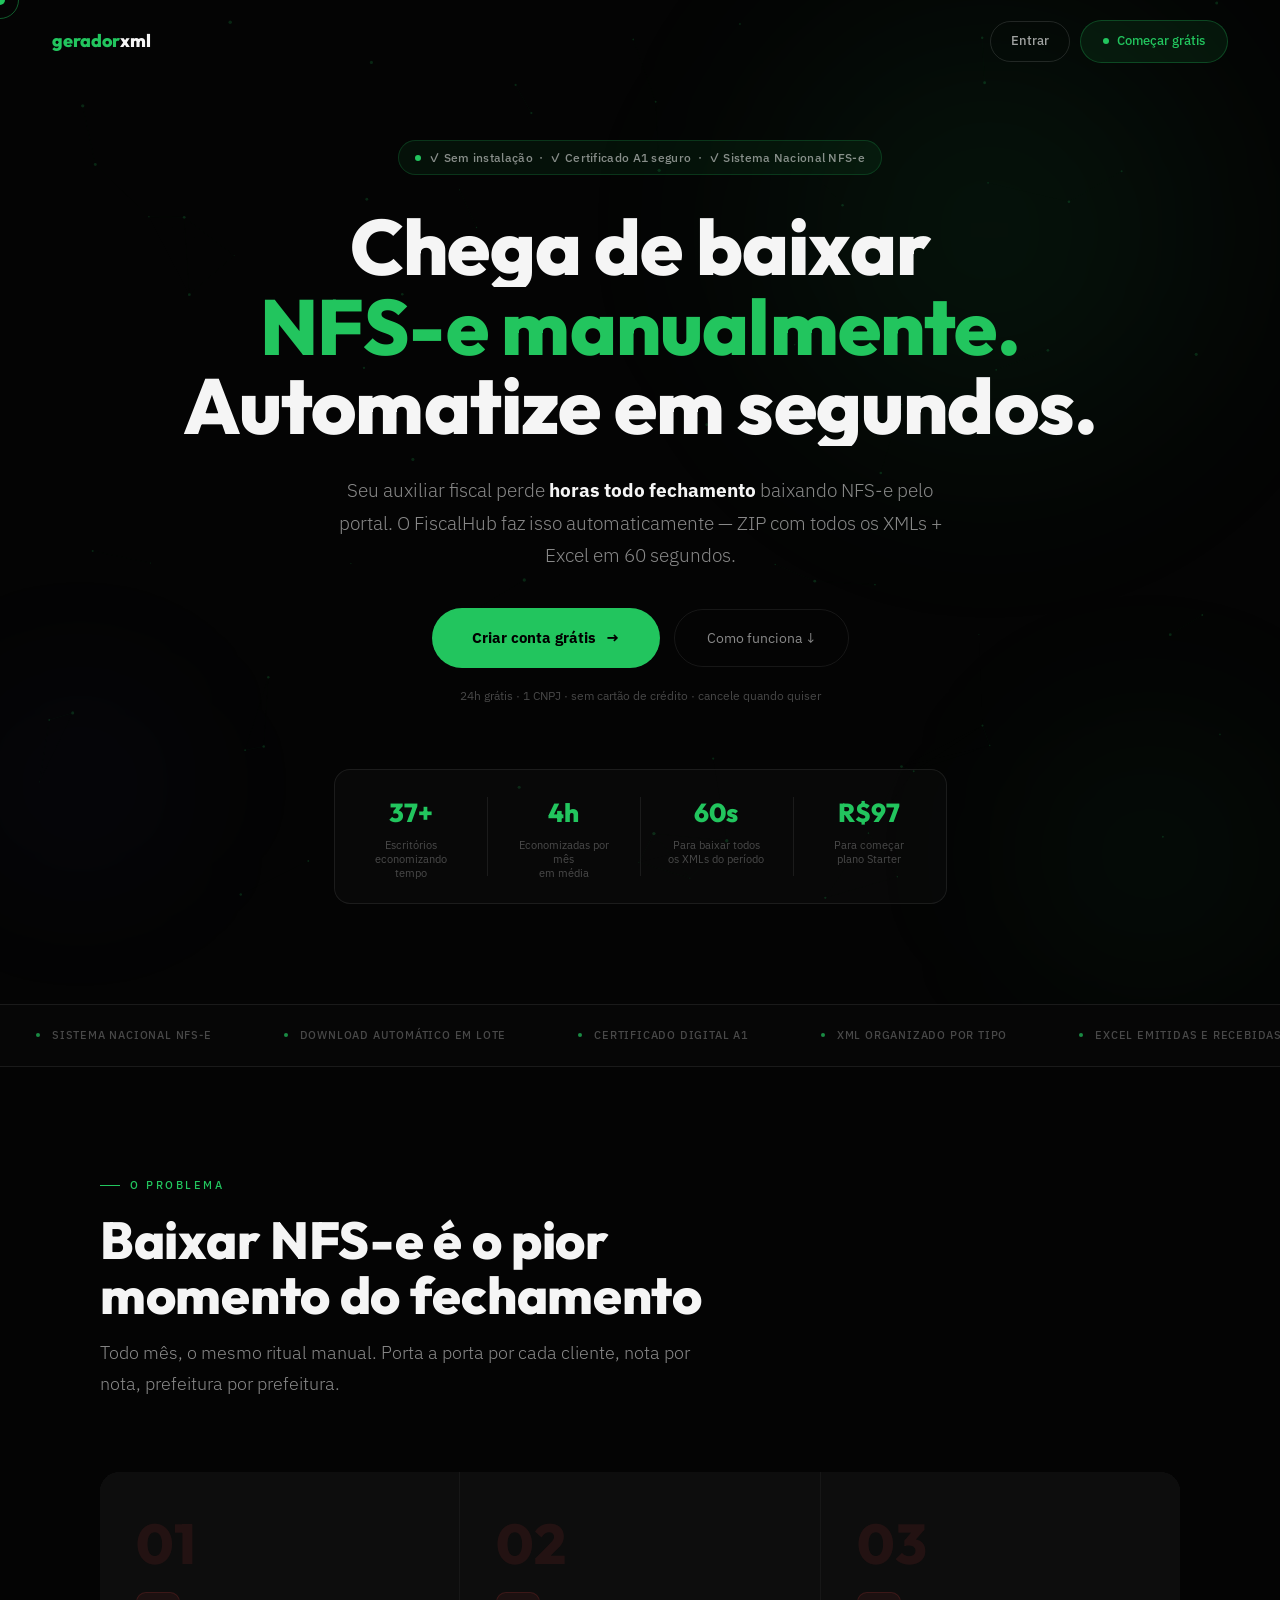
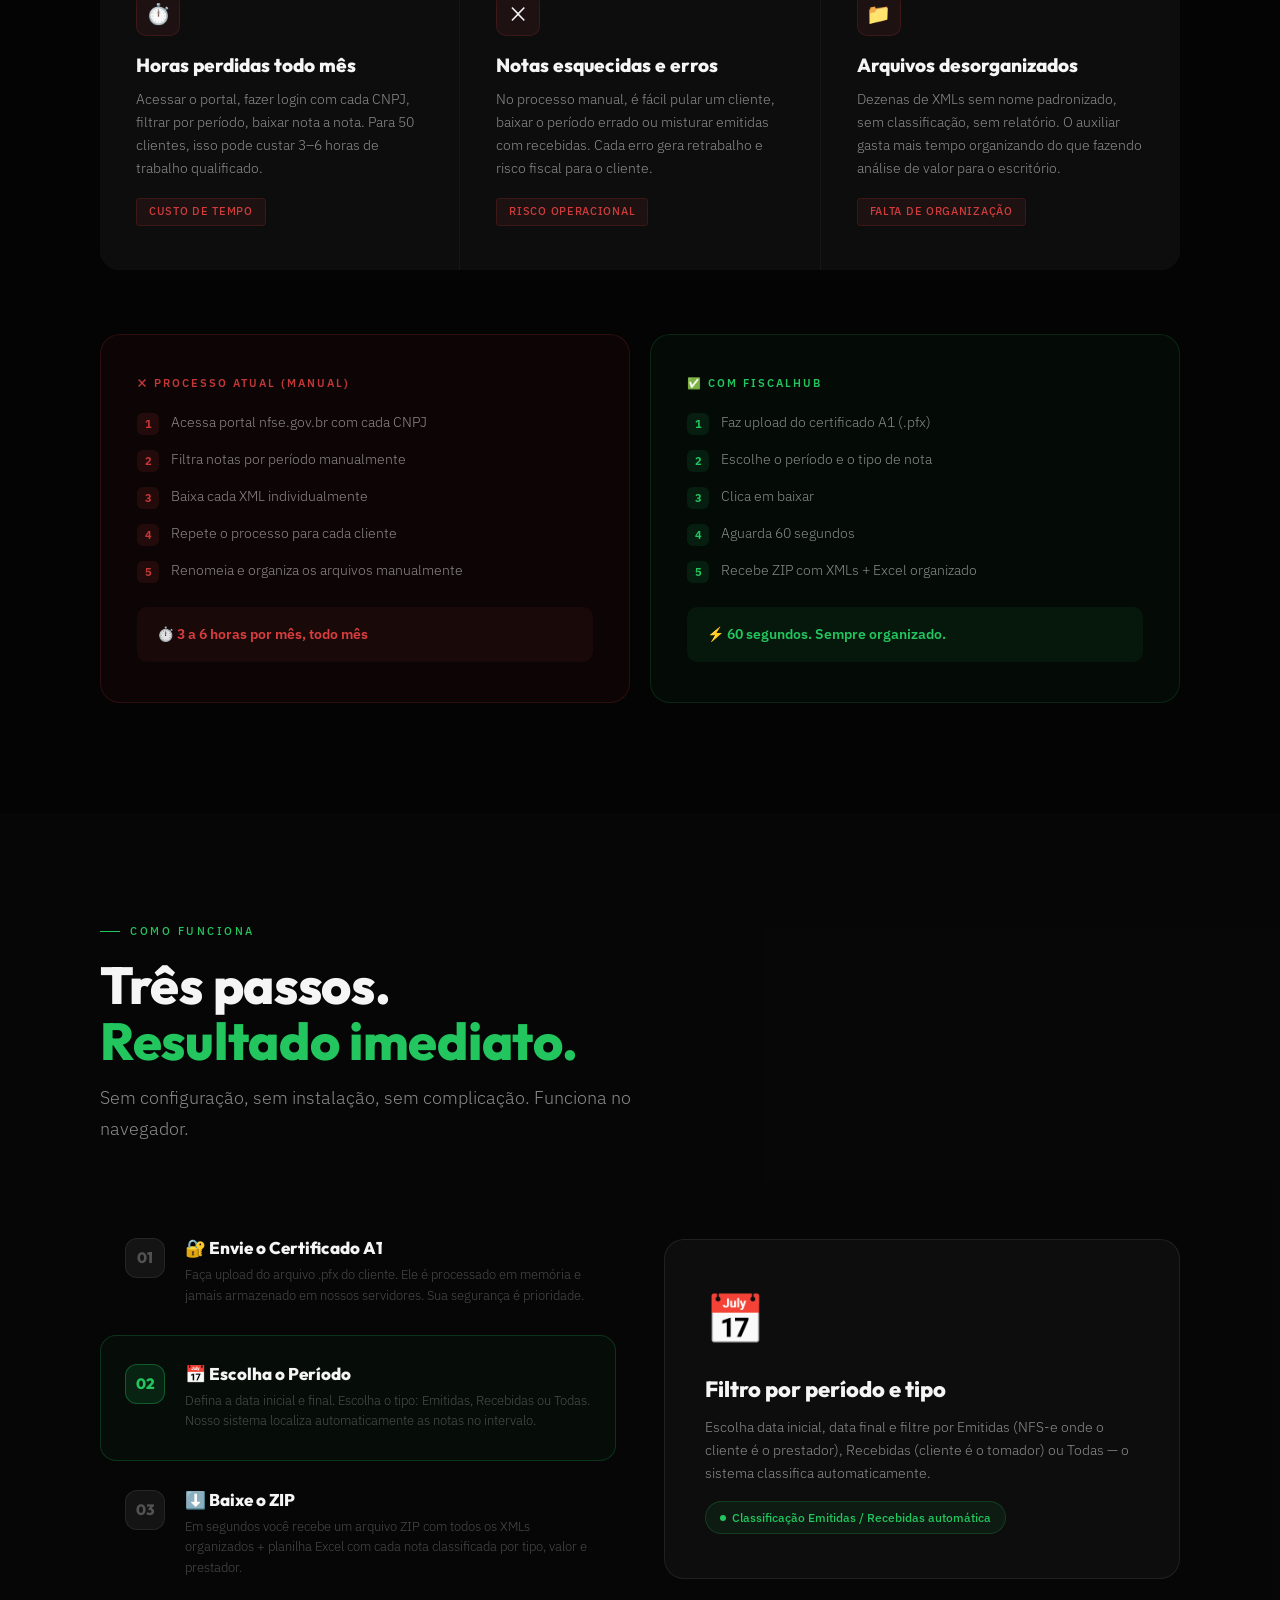
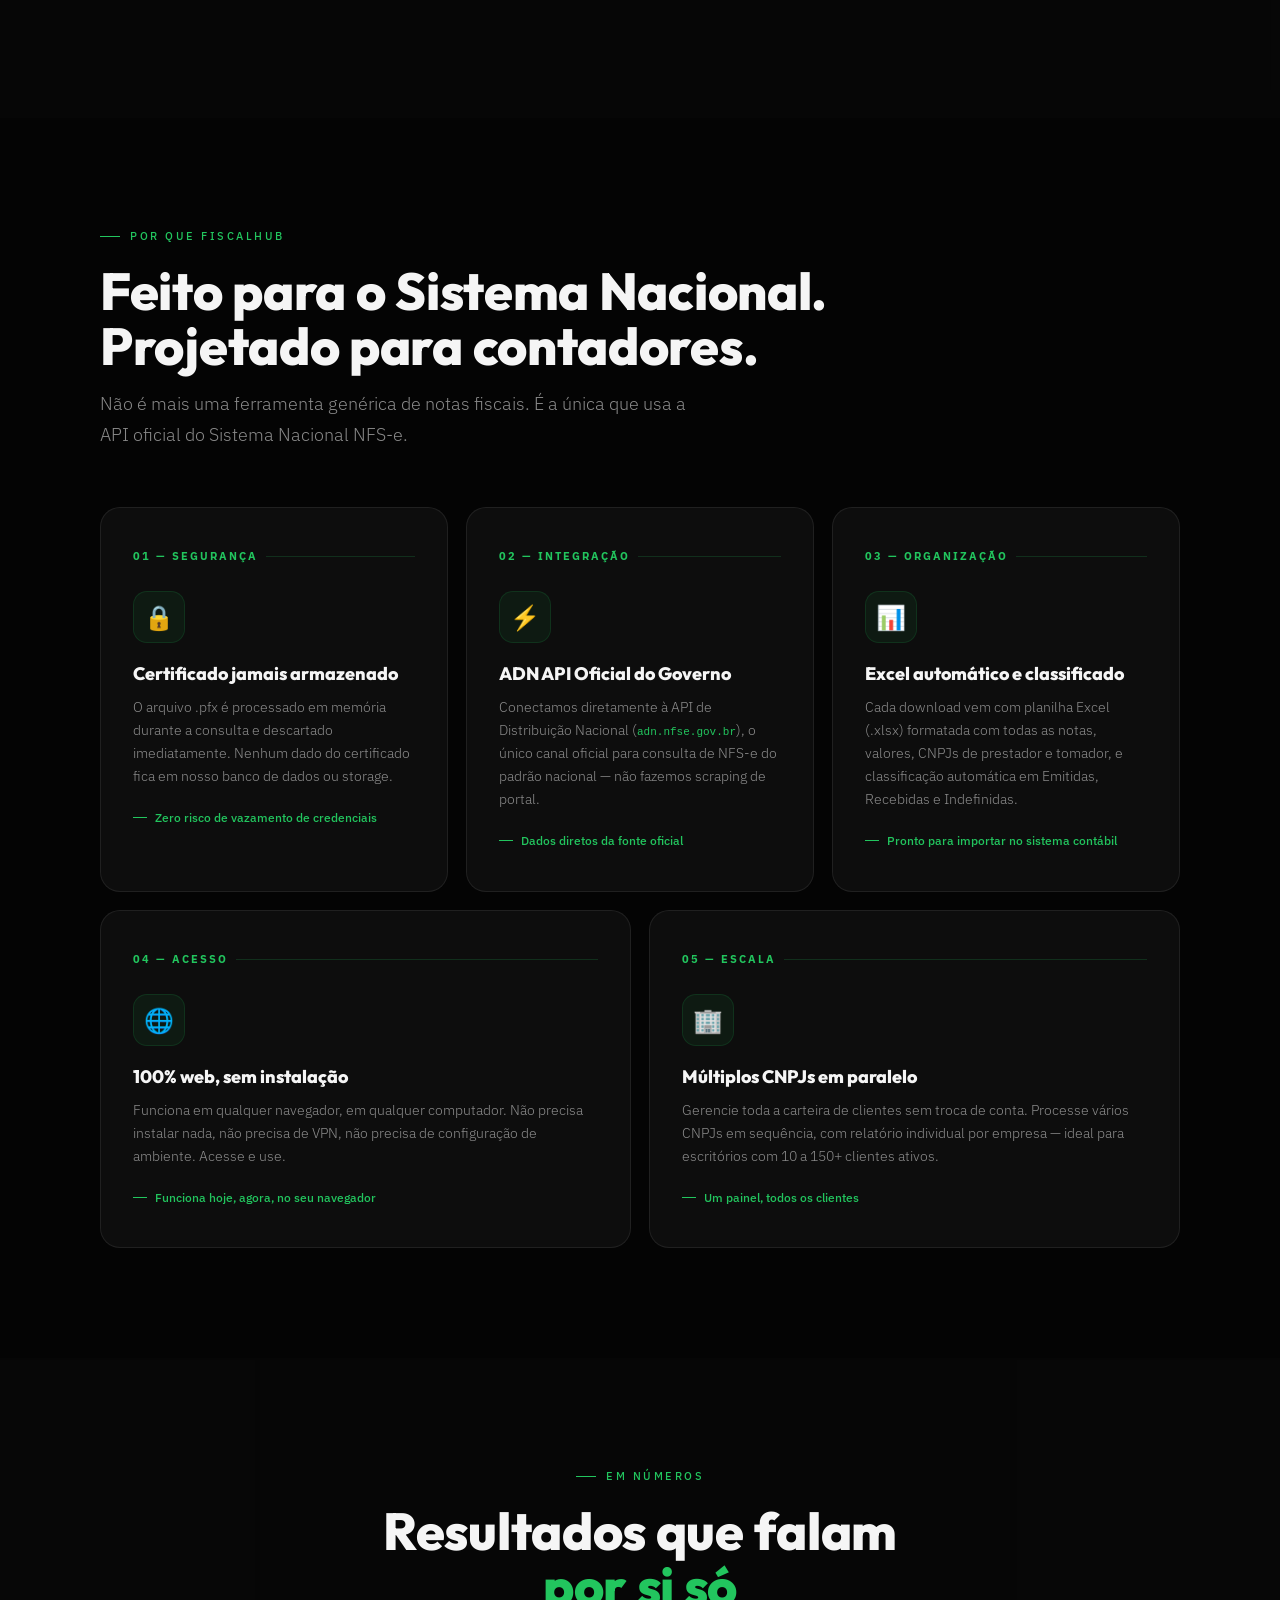
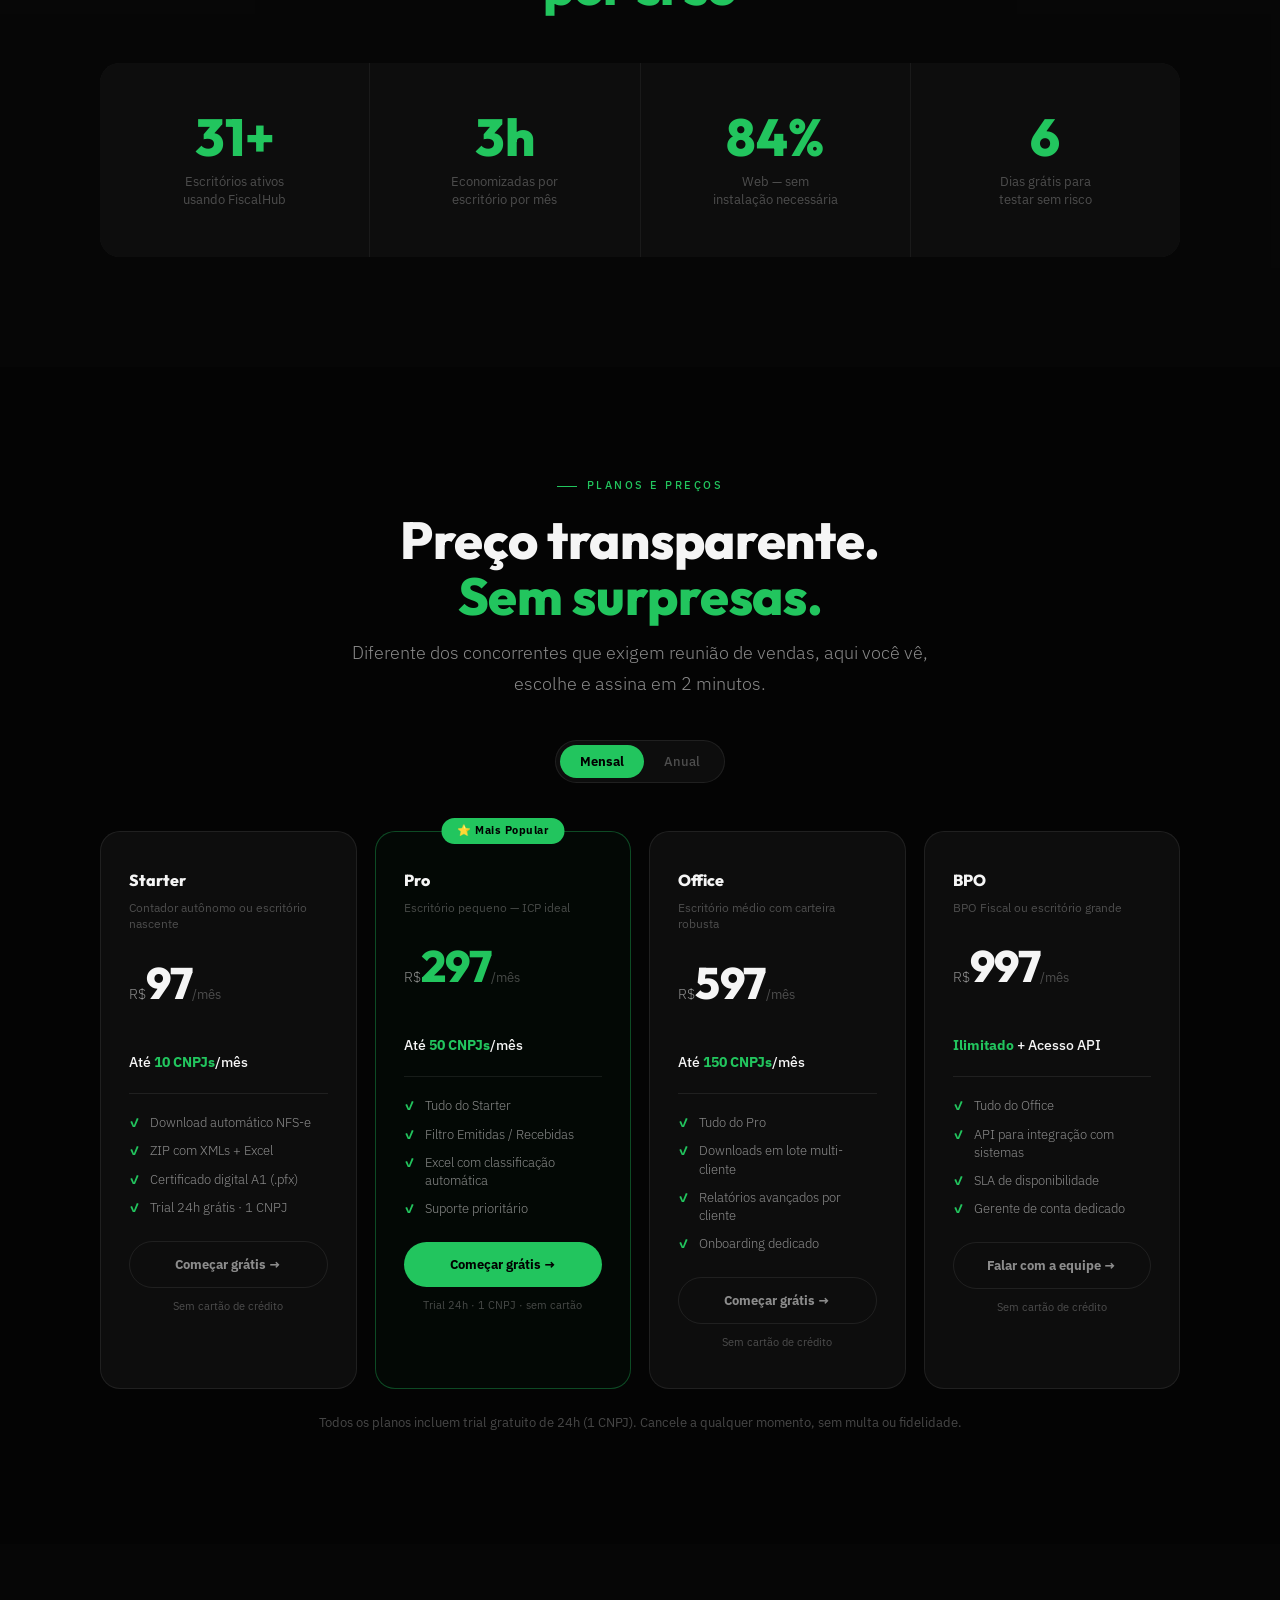
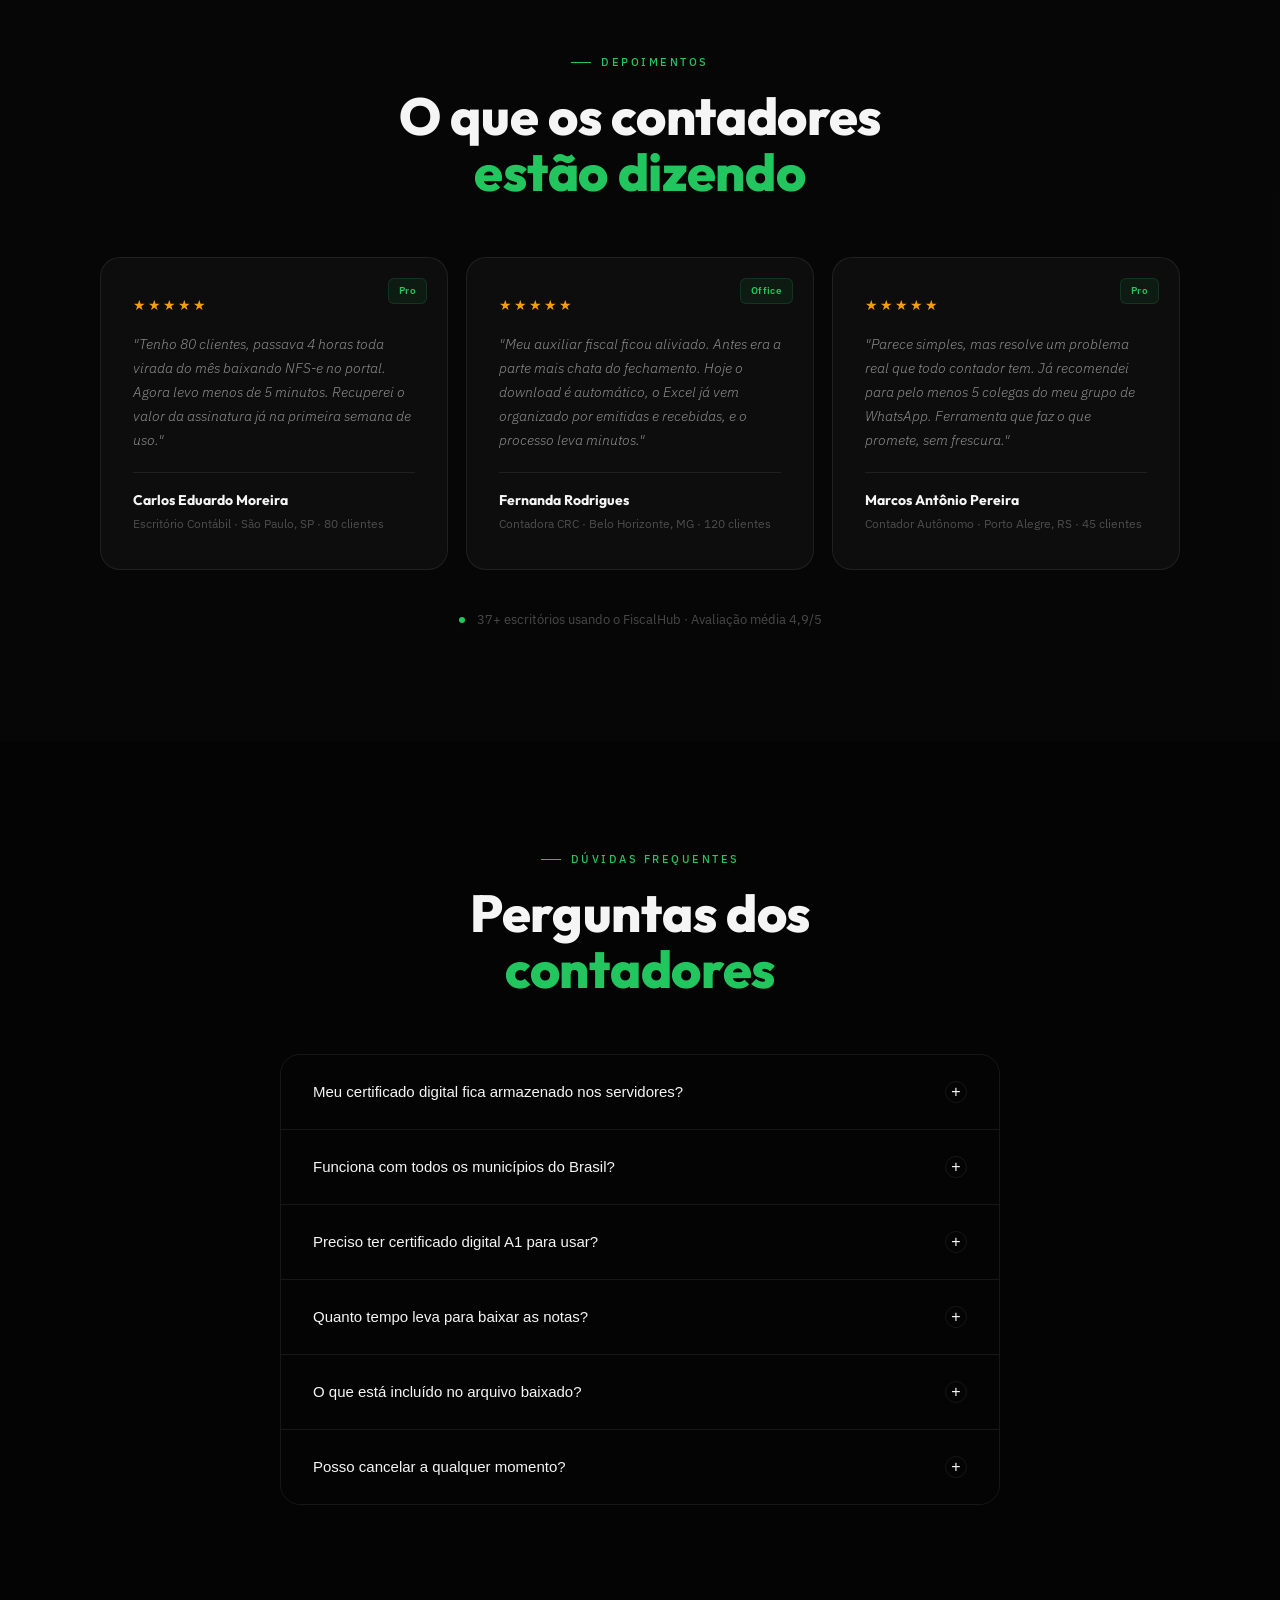
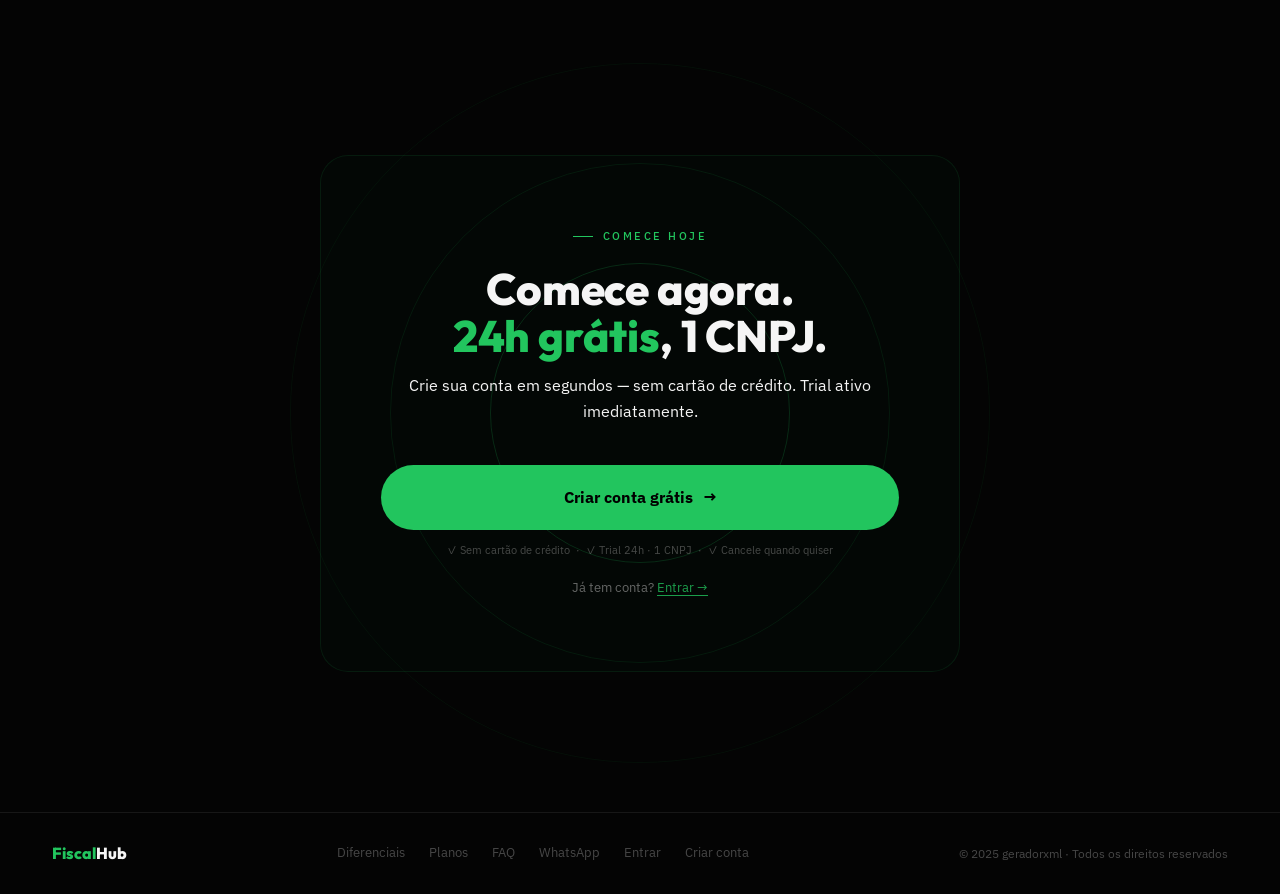
==== public/index.html @ 35d6e621 "feat: add login/register buttons to landing page + admin seed SQL - Nav: add "Entrar" button (→ /log" ====
<!DOCTYPE html>
<html lang="pt-BR">
<head>
<meta charset="UTF-8"/>
<meta name="viewport" content="width=device-width,initial-scale=1"/>
<title>geradorxml — Download Automático de NFS-e do Sistema Nacional para Contadores</title>
<meta name="description" content="Faça download automático de XMLs de NFS-e do Sistema Nacional em segundos. Certificado A1, sem instalação. Planos a partir de R$ 97/mês para escritórios de contabilidade."/>
<meta name="keywords" content="download NFS-e sistema nacional, coleta XML NFS-e automatica, baixar NFS-e lote contabilidade, NFS-e downloader certificado digital"/>
<meta property="og:title" content="FiscalHub — Download Automático de NFS-e"/>
<meta property="og:description" content="Seu auxiliar fiscal perde horas baixando NFS-e manualmente. O FiscalHub faz isso em 60 segundos."/>
<link rel="preconnect" href="https://fonts.googleapis.com"/>
<link rel="preconnect" href="https://fonts.gstatic.com" crossorigin/>
<link href="https://fonts.googleapis.com/css2?family=Outfit:wght@700;800&family=IBM+Plex+Sans:ital,wght@0,300;0,400;0,500;1,300&display=swap" rel="stylesheet"/>
<style>
/* ── Variables ── */
:root{
  --bg:#040404;--s1:#0d0d0d;--s2:#141414;
  --b:rgba(255,255,255,.08);--b2:rgba(255,255,255,.12);
  --g:#22C55E;--glow:rgba(34,197,94,.3);
  --t:#F5F5F5;--tm:rgba(245,245,245,.55);--td:rgba(245,245,245,.28);
  --red:rgba(239,68,68,.85);--red-bg:rgba(239,68,68,.07);--red-b:rgba(239,68,68,.15)
}

/* ── Reset ── */
*,*::before,*::after{box-sizing:border-box;margin:0;padding:0}
html{scroll-behavior:smooth}
body{background:var(--bg);color:var(--t);font-family:'IBM Plex Sans',sans-serif;font-weight:400;font-size:16px;line-height:1.6;overflow-x:hidden}
a{text-decoration:none;color:inherit}
img{max-width:100%;display:block}

/* ── Keyframes ── */
@keyframes fadeUp{from{opacity:0;transform:translateY(28px)}to{opacity:1;transform:translateY(0)}}
@keyframes fadeIn{from{opacity:0}to{opacity:1}}
@keyframes slideWord{from{opacity:0;transform:translateY(100%)}to{opacity:1;transform:translateY(0)}}
@keyframes pulseDot{0%,100%{opacity:1;transform:scale(1)}50%{opacity:.25;transform:scale(.5)}}
@keyframes orbMove{0%,100%{transform:translateX(-50%) translate(0,0)}33%{transform:translateX(-50%) translate(18px,-28px)}66%{transform:translateX(-50%) translate(-14px,20px)}}
@keyframes orbMove2{0%,100%{transform:translate(0,0)}33%{transform:translate(-20px,-24px)}66%{transform:translate(16px,18px)}}
@keyframes marqueeScroll{from{transform:translateX(0)}to{transform:translateX(-50%)}}
@keyframes pulseRing{0%{transform:translate(-50%,-50%) scale(.7);opacity:.8}100%{transform:translate(-50%,-50%) scale(2);opacity:0}}
@keyframes borderGlow{0%,100%{border-color:rgba(34,197,94,.15)}50%{border-color:rgba(34,197,94,.4)}}
@keyframes lineGrow{from{transform:scaleX(0)}to{transform:scaleX(1)}}
@keyframes spin{to{transform:rotate(360deg)}}

/* ── Custom Cursor ── */
body{cursor:none}
@media(hover:none),(pointer:coarse){
  body{cursor:auto!important}
  #cur,#cur-ring{display:none!important}
  .fq,.hs{cursor:pointer}
}
#cur{position:fixed;width:10px;height:10px;background:var(--g);border-radius:50%;pointer-events:none;z-index:9999;top:0;left:0;transform:translate(-50%,-50%);transition:width .25s,height .25s}
#cur-ring{position:fixed;width:38px;height:38px;border:1px solid rgba(34,197,94,.45);border-radius:50%;pointer-events:none;z-index:9998;top:0;left:0;transform:translate(-50%,-50%)}

/* ── Canvas ── */
#cvs{position:fixed;inset:0;pointer-events:none;z-index:0;opacity:.4}

/* ── Scroll Reveal ── */
.rv{opacity:0;transform:translateY(36px);transition:opacity .75s ease,transform .75s ease}
.rl{opacity:0;transform:translateX(-36px);transition:opacity .75s ease,transform .75s ease}
.rr{opacity:0;transform:translateX(36px);transition:opacity .75s ease,transform .75s ease}
.rv.in,.rl.in,.rr.in{opacity:1;transform:none}
.d1{transition-delay:.08s}.d2{transition-delay:.16s}.d3{transition-delay:.24s}.d4{transition-delay:.32s}.d5{transition-delay:.4s}

/* ── NAV ── */
nav{position:fixed;inset:0 0 auto;z-index:500;padding:20px 52px;display:flex;align-items:center;justify-content:space-between;transition:background .4s,border-bottom-color .4s;border-bottom:1px solid transparent}
nav.scrolled{background:rgba(4,4,4,.92);backdrop-filter:blur(20px);border-bottom-color:var(--b)}
.logo{font-family:'Outfit',sans-serif;font-weight:800;font-size:18px;color:var(--g)}
.logo span{color:var(--t)}
.nav-pill{display:inline-flex;align-items:center;gap:8px;padding:10px 22px;background:rgba(34,197,94,.09);border:1px solid rgba(34,197,94,.28);border-radius:100px;color:var(--g);font-size:13px;font-weight:500;transition:background .3s,box-shadow .3s,color .3s}
.nav-pill:hover{background:var(--g);color:#000;box-shadow:0 0 28px var(--glow)}
.ndot{width:6px;height:6px;background:var(--g);border-radius:50%;animation:pulseDot 2s ease-in-out infinite;flex-shrink:0}

/* ── HERO ── */
.hero{min-height:100vh;display:flex;flex-direction:column;align-items:center;justify-content:center;text-align:center;padding:140px 24px 100px;position:relative;overflow:hidden;z-index:1}
.orb{position:absolute;border-radius:50%;filter:blur(80px);pointer-events:none;z-index:0}
.orb1{width:700px;height:700px;background:radial-gradient(circle,rgba(34,197,94,.1),transparent 65%);top:-120px;left:50%;animation:orbMove 9s ease-in-out infinite}
.orb2{width:420px;height:420px;background:radial-gradient(circle,rgba(34,197,94,.07),transparent 65%);bottom:-60px;right:-80px;animation:orbMove2 11s ease-in-out infinite reverse}
.orb3{width:280px;height:280px;background:radial-gradient(circle,rgba(99,102,241,.07),transparent 65%);bottom:80px;left:-60px;animation:orbMove2 13s ease-in-out infinite 2s}
.hero-badge{display:inline-flex;align-items:center;gap:8px;padding:7px 16px;background:rgba(34,197,94,.07);border:1px solid rgba(34,197,94,.2);border-radius:100px;font-size:12px;font-weight:500;color:var(--tm);margin-bottom:32px;animation:fadeIn .6s both;letter-spacing:.3px}
.hero h1{font-family:'Outfit',sans-serif;font-weight:800;font-size:clamp(30px,8.5vw,78px);line-height:1.02;letter-spacing:-0.8px;position:relative;z-index:1}
.hero h1 .ln{display:block;overflow:hidden}
.hero h1 .w{display:inline-block;animation:slideWord .85s both}
.hero h1 .ln:nth-child(1) .w{animation-delay:.25s}
.hero h1 .ln:nth-child(2) .w{animation-delay:.38s}
.hero h1 .ln:nth-child(3) .w{animation-delay:.51s}
.eg{color:var(--g);position:relative}
.eg::after{content:'';position:absolute;left:0;right:0;bottom:-3px;height:2px;background:var(--g);transform-origin:left;animation:lineGrow .7s 1.4s both}
.hero-sub{font-size:clamp(15px,2vw,19px);line-height:1.72;color:var(--tm);font-weight:300;max-width:640px;margin:28px auto 0;position:relative;z-index:1;animation:fadeUp .8s .7s both}
.cta-grp{display:flex;align-items:center;justify-content:center;gap:14px;margin-top:36px;position:relative;z-index:1;animation:fadeUp .8s .85s both;flex-wrap:wrap}
.btn-main{display:inline-flex;align-items:center;gap:10px;padding:18px 40px;background:var(--g);color:#000;font-weight:700;font-size:15px;border-radius:100px;position:relative;overflow:hidden;transition:box-shadow .3s,transform .3s;font-family:'IBM Plex Sans',sans-serif}
.btn-main::before{content:'';position:absolute;inset:0;background:rgba(255,255,255,.18);transform:translateX(-100%);transition:transform .4s}
.btn-main:hover{box-shadow:0 0 44px var(--glow),0 0 80px rgba(34,197,94,.12);transform:translateY(-2px)}
.btn-main:hover::before{transform:translateX(0)}
.arr{display:inline-block;transition:transform .3s}
.btn-main:hover .arr{transform:translateX(5px)}
.btn-ghost{display:inline-flex;align-items:center;gap:8px;padding:17px 32px;border:1px solid var(--b);border-radius:100px;color:var(--tm);font-size:14px;transition:border-color .3s,color .3s}
.btn-ghost:hover{border-color:rgba(34,197,94,.3);color:var(--t)}
.hero-note{margin-top:18px;font-size:12px;color:var(--td);position:relative;z-index:1;animation:fadeUp .8s 1s both}
.stats-bar{display:flex;align-items:stretch;margin-top:64px;border:1px solid var(--b);border-radius:16px;overflow:hidden;position:relative;z-index:1;animation:fadeUp .8s 1.1s both;background:rgba(255,255,255,.018)}
.si{flex:1;padding:22px 28px;text-align:center;position:relative}
.si+.si::before{content:'';position:absolute;left:0;top:20%;height:60%;width:1px;background:var(--b)}
.si-n{font-family:'Outfit',sans-serif;font-weight:800;font-size:26px;color:var(--g);display:block}
.si-l{font-size:11px;color:var(--td);margin-top:4px;line-height:1.3}

/* ── MARQUEE ── */
.mq-wrap{border-top:1px solid var(--b);border-bottom:1px solid var(--b);background:rgba(255,255,255,.012);padding:22px 0;overflow:hidden;position:relative;z-index:1}
.mq-track{display:flex;width:max-content;animation:marqueeScroll 32s linear infinite}
.mq-track:hover{animation-play-state:paused}
.mi{display:inline-flex;align-items:center;gap:12px;padding:0 36px;font-size:11px;font-weight:500;color:var(--td);letter-spacing:.8px;text-transform:uppercase;white-space:nowrap}
.mdot{width:4px;height:4px;background:var(--g);border-radius:50%;flex-shrink:0;opacity:.7}

/* ── SECTIONS ── */
.sec{padding:110px 24px;position:relative;z-index:1}
.sec-alt{background:rgba(255,255,255,.012)}
.ctr{max-width:1080px;margin:0 auto}
.sl{font-size:11px;font-weight:500;letter-spacing:2.5px;text-transform:uppercase;color:var(--g);display:flex;align-items:center;gap:10px;margin-bottom:18px}
.sl::before{content:'';width:20px;height:1px;background:var(--g);flex-shrink:0}
.sh{font-family:'Outfit',sans-serif;font-weight:800;font-size:clamp(26px,4.2vw,52px);letter-spacing:-0.3px;line-height:1.07}
.ssub{font-size:clamp(15px,1.8vw,18px);line-height:1.72;color:var(--tm);font-weight:300;max-width:600px;margin-top:14px}

/* ── PROBLEMA: 3 Cards ── */
.pb-grid{display:grid;grid-template-columns:repeat(3,1fr);gap:1px;background:var(--b);border-radius:20px;overflow:hidden;margin-top:72px}
.pc{background:var(--s1);padding:44px 36px;position:relative;overflow:hidden;transition:background .3s}
.pc::after{content:'';position:absolute;top:0;left:0;right:0;height:2px;background:linear-gradient(90deg,transparent,rgba(239,68,68,.7),transparent);transform:scaleX(0);transform-origin:center;transition:transform .55s ease}
.pc:hover{background:var(--s2)}
.pc:hover::after{transform:scaleX(1)}
.pc-num{font-weight:800;font-size:56px;line-height:1;color:rgba(239,68,68,.1);margin-bottom:20px;font-family:'Outfit',sans-serif}
.pc-ico{display:inline-flex;align-items:center;justify-content:center;width:44px;height:44px;background:var(--red-bg);border:1px solid var(--red-b);border-radius:10px;font-size:20px;margin-bottom:18px}
.pc h3{font-family:'Outfit',sans-serif;font-weight:800;font-size:19px;line-height:1.25;margin-bottom:10px}
.pc p{font-size:14px;color:var(--tm);line-height:1.65;font-weight:300}
.ptag{display:inline-block;margin-top:18px;font-size:11px;font-weight:500;letter-spacing:.7px;text-transform:uppercase;color:var(--red);background:var(--red-bg);border:1px solid var(--red-b);padding:4px 12px;border-radius:4px}

/* ── ANTES / DEPOIS ── */
.ad-wrap{display:grid;grid-template-columns:1fr 1fr;gap:20px;margin-top:64px}
.ad-box{border-radius:20px;padding:40px 36px;position:relative;overflow:hidden}
.ad-antes{background:rgba(239,68,68,.04);border:1px solid rgba(239,68,68,.14)}
.ad-depois{background:rgba(34,197,94,.04);border:1px solid rgba(34,197,94,.14)}
.ad-label{font-size:11px;font-weight:600;letter-spacing:2px;text-transform:uppercase;margin-bottom:20px;display:flex;align-items:center;gap:8px}
.ad-antes .ad-label{color:rgba(239,68,68,.8)}
.ad-depois .ad-label{color:var(--g)}
.ad-step{display:flex;align-items:flex-start;gap:12px;margin-bottom:14px;font-size:14px;color:var(--tm);font-weight:300;line-height:1.5}
.ad-step-ico{flex-shrink:0;width:22px;height:22px;border-radius:6px;display:flex;align-items:center;justify-content:center;font-size:11px;font-weight:700;margin-top:1px}
.ad-antes .ad-step-ico{background:rgba(239,68,68,.1);color:rgba(239,68,68,.8)}
.ad-depois .ad-step-ico{background:rgba(34,197,94,.1);color:var(--g)}
.ad-result{margin-top:24px;padding:16px 20px;border-radius:10px;font-size:14px;font-weight:600;display:flex;align-items:center;gap:10px}
.ad-antes .ad-result{background:rgba(239,68,68,.06);color:rgba(239,68,68,.9)}
.ad-depois .ad-result{background:rgba(34,197,94,.06);color:var(--g)}

/* ── COMO FUNCIONA ── */
.how-wrap{display:grid;grid-template-columns:1fr 1fr;gap:48px;align-items:center;margin-top:64px}
.hs-list{display:flex;flex-direction:column;gap:0}
.hs{display:flex;align-items:flex-start;gap:20px;padding:28px 24px;border-radius:16px;cursor:pointer;transition:background .3s,border-color .3s;border:1px solid transparent;position:relative}
.hs.on{background:rgba(34,197,94,.04);border-color:rgba(34,197,94,.2)}
.hs-n{width:40px;height:40px;border-radius:12px;background:var(--s2);border:1px solid var(--b);display:flex;align-items:center;justify-content:center;font-family:'Outfit',sans-serif;font-weight:800;font-size:15px;color:var(--td);flex-shrink:0;transition:background .3s,border-color .3s,color .3s}
.hs.on .hs-n{background:rgba(34,197,94,.12);border-color:rgba(34,197,94,.35);color:var(--g)}
.hs h3{font-family:'Outfit',sans-serif;font-weight:800;font-size:17px;margin-bottom:6px;line-height:1.2;transition:color .3s}
.hs.on h3{color:var(--t)}
.hs p{font-size:13px;color:var(--td);line-height:1.6;font-weight:300}
.how-vis{background:var(--s1);border:1px solid var(--b);border-radius:20px;padding:40px;min-height:340px;display:flex;flex-direction:column;gap:24px;position:relative;overflow:hidden}
.fn{opacity:0;transform:translateY(12px);transition:opacity .4s,transform .4s;position:absolute;inset:40px}
.fn.active{opacity:1;transform:translateY(0)}
.fn-icon{font-size:48px;margin-bottom:16px}
.fn-title{font-family:'Outfit',sans-serif;font-weight:800;font-size:22px;color:var(--t);margin-bottom:8px}
.fn-desc{font-size:14px;color:var(--tm);line-height:1.65;font-weight:300}
.fn-badge{display:inline-flex;align-items:center;gap:6px;margin-top:16px;padding:6px 14px;background:rgba(34,197,94,.08);border:1px solid rgba(34,197,94,.2);border-radius:100px;font-size:12px;color:var(--g);font-weight:500}

/* ── DIFERENCIAIS ── */
.sg{display:grid;grid-template-columns:repeat(3,1fr);gap:18px;margin-top:56px}
.sc{background:var(--s1);border:1px solid var(--b);border-radius:20px;padding:40px 32px;position:relative;overflow:hidden;transition:border-color .35s,transform .35s,box-shadow .35s}
.sc::before{content:'';position:absolute;inset:0;border-radius:20px;background:radial-gradient(circle at var(--mx,50%) var(--my,50%),rgba(34,197,94,.06),transparent 60%);opacity:0;transition:opacity .3s}
.sc:hover{border-color:rgba(34,197,94,.28);transform:translateY(-6px);box-shadow:0 20px 60px rgba(0,0,0,.4)}
.sc:hover::before{opacity:1}
.sc-num{font-size:11px;font-weight:700;letter-spacing:2px;color:var(--g);text-transform:uppercase;display:flex;align-items:center;gap:8px;margin-bottom:26px}
.sc-num::after{content:'';flex:1;height:1px;background:rgba(34,197,94,.18)}
.sc-ico{width:52px;height:52px;background:rgba(34,197,94,.07);border:1px solid rgba(34,197,94,.14);border-radius:14px;display:flex;align-items:center;justify-content:center;font-size:24px;margin-bottom:20px}
.sc h3{font-family:'Outfit',sans-serif;font-weight:800;font-size:18px;margin-bottom:10px;line-height:1.25}
.sc p{font-size:14px;color:var(--tm);line-height:1.65;font-weight:300}
.sc-res{display:flex;align-items:center;gap:8px;margin-top:20px;font-size:12px;color:var(--g);font-weight:500}
.sc-res::before{content:'';width:14px;height:1px;background:var(--g);flex-shrink:0}
.sg-row2{grid-template-columns:repeat(2,1fr);margin-top:18px}

/* ── NÚMEROS ── */
.nm-grid{display:grid;grid-template-columns:repeat(4,1fr);gap:1px;background:var(--b);border-radius:20px;overflow:hidden;margin-top:56px}
.nc{background:var(--s1);padding:48px 28px;text-align:center;position:relative;overflow:hidden;transition:background .3s}
.nc:hover{background:var(--s2)}
.nc-v{font-family:'Outfit',sans-serif;font-weight:800;font-size:52px;color:var(--g);line-height:1;letter-spacing:-0.1px;display:block}
.nc-l{font-size:13px;color:var(--td);margin-top:10px;line-height:1.4}

/* ── PREÇOS ── */
.price-toggle-wrap{display:flex;align-items:center;justify-content:center;gap:16px;margin-top:40px;margin-bottom:48px}
.ptgl{display:flex;align-items:center;background:var(--s1);border:1px solid var(--b);border-radius:100px;padding:4px}
.ptgl-btn{padding:8px 20px;border-radius:100px;font-size:13px;font-weight:500;cursor:pointer;color:var(--td);transition:all .3s;border:none;background:none;font-family:'IBM Plex Sans',sans-serif}
.ptgl-btn.on{background:var(--g);color:#000;font-weight:700}
.annual-badge{background:rgba(34,197,94,.1);border:1px solid rgba(34,197,94,.2);border-radius:100px;padding:4px 12px;font-size:11px;font-weight:600;color:var(--g);letter-spacing:.3px}
.plans-grid{display:grid;grid-template-columns:repeat(4,1fr);gap:18px}
.plan-card{background:var(--s1);border:1px solid var(--b);border-radius:20px;padding:36px 28px;position:relative;transition:border-color .3s,transform .3s,box-shadow .3s}
.plan-card:hover{border-color:var(--b2);transform:translateY(-4px)}
.plan-card.featured{border-color:rgba(34,197,94,.35);background:rgba(34,197,94,.025)}
.plan-card.featured:hover{border-color:rgba(34,197,94,.55);box-shadow:0 20px 60px rgba(34,197,94,.1)}
.plan-pop{position:absolute;top:-14px;left:50%;transform:translateX(-50%);background:var(--g);color:#000;font-size:11px;font-weight:700;padding:4px 16px;border-radius:100px;letter-spacing:.5px;white-space:nowrap}
.plan-name{font-family:'Outfit',sans-serif;font-weight:800;font-size:16px;color:var(--t);margin-bottom:6px}
.plan-desc{font-size:12px;color:var(--td);margin-bottom:28px;line-height:1.4}
.plan-price-wrap{margin-bottom:24px}
.plan-prefix{font-size:14px;color:var(--tm);font-weight:300}
.plan-price{font-family:'Outfit',sans-serif;font-weight:800;font-size:44px;color:var(--t);line-height:1;letter-spacing:-0.5px}
.plan-card.featured .plan-price{color:var(--g)}
.plan-period{font-size:13px;color:var(--td)}
.plan-annual-note{font-size:11px;color:var(--td);margin-top:4px;min-height:16px}
.plan-sep{height:1px;background:var(--b);margin:20px 0}
.plan-feature{display:flex;align-items:flex-start;gap:10px;font-size:13px;color:var(--tm);margin-bottom:10px;line-height:1.4;font-weight:300}
.plan-feature::before{content:'✓';color:var(--g);font-weight:700;font-size:12px;flex-shrink:0;margin-top:1px}
.plan-cnpj{font-size:14px;font-weight:500;color:var(--t);margin-bottom:20px}
.plan-cnpj strong{color:var(--g)}
.plan-cta{display:flex;align-items:center;justify-content:center;gap:8px;padding:14px 20px;border-radius:100px;font-size:13px;font-weight:700;width:100%;margin-top:24px;transition:all .3s;border:none;cursor:pointer;font-family:'IBM Plex Sans',sans-serif}
.plan-cta-main{background:var(--g);color:#000}
.plan-cta-main:hover{box-shadow:0 0 28px var(--glow);transform:translateY(-1px)}
.plan-cta-ghost{background:transparent;color:var(--tm);border:1px solid var(--b)}
.plan-cta-ghost:hover{border-color:rgba(34,197,94,.3);color:var(--t)}
.plan-trial{text-align:center;font-size:11px;color:var(--td);margin-top:10px}

/* ── DEPOIMENTOS ── */
.test-grid{display:grid;grid-template-columns:repeat(3,1fr);gap:18px;margin-top:56px}
.tc{background:var(--s1);border:1px solid var(--b);border-radius:20px;padding:36px 32px;position:relative;transition:border-color .3s,transform .3s}
.tc:hover{border-color:var(--b2);transform:translateY(-4px)}
.tc-stars{color:#F59E0B;font-size:14px;margin-bottom:16px;letter-spacing:2px}
.tc-text{font-size:14px;line-height:1.72;color:var(--tm);font-weight:300;font-style:italic;margin-bottom:20px}
.tc-sep{height:1px;background:var(--b);margin-bottom:16px}
.tc-name{font-family:'Outfit',sans-serif;font-weight:700;font-size:14px;color:var(--t)}
.tc-role{font-size:12px;color:var(--td);margin-top:2px}
.tc-badge{position:absolute;top:20px;right:20px;background:rgba(34,197,94,.08);border:1px solid rgba(34,197,94,.15);border-radius:6px;padding:4px 10px;font-size:10px;font-weight:600;color:var(--g);letter-spacing:.3px}
.social-proof{display:flex;align-items:center;justify-content:center;gap:12px;margin-top:40px;font-size:13px;color:var(--td)}
.sp-dot{width:6px;height:6px;background:var(--g);border-radius:50%;animation:pulseDot 2s ease-in-out infinite}

/* ── FAQ ── */
.fl{max-width:720px;margin:56px auto 0;border:1px solid var(--b);border-radius:20px;overflow:hidden}
.fi{border-bottom:1px solid var(--b)}
.fi:last-child{border-bottom:none}
.fq{display:flex;align-items:center;justify-content:space-between;gap:16px;padding:26px 32px;cursor:pointer;font-size:15px;font-weight:500;color:var(--t);transition:color .3s;background:none;border:none;width:100%;text-align:left}
.fq:hover{color:var(--g)}
.fi-ic{width:22px;height:22px;border:1px solid var(--b);border-radius:50%;display:flex;align-items:center;justify-content:center;flex-shrink:0;font-size:16px;transition:transform .3s,border-color .3s,background .3s}
.fi.op .fi-ic{transform:rotate(45deg);border-color:rgba(34,197,94,.3);background:rgba(34,197,94,.08);color:var(--g)}
.fa{max-height:0;overflow:hidden;transition:max-height .45s ease,padding .3s}
.fi.op .fa{max-height:300px;padding-bottom:26px}
.fa-inner{padding:0 32px;font-size:14px;color:var(--tm);line-height:1.72;font-weight:300}

/* ── FINAL CTA ── */
.fcta{padding:140px 24px;text-align:center;position:relative;overflow:hidden;z-index:1}
.pr-wrap{position:absolute;top:50%;left:50%;pointer-events:none}
.pr{position:absolute;border-radius:50%;border:1px solid rgba(34,197,94,.18);animation:pulseRing 3.5s ease-out infinite}
.pr:nth-child(1){width:300px;height:300px;margin:-150px;animation-delay:0s}
.pr:nth-child(2){width:500px;height:500px;margin:-250px;animation-delay:.9s;border-color:rgba(34,197,94,.1)}
.pr:nth-child(3){width:700px;height:700px;margin:-350px;animation-delay:1.8s;border-color:rgba(34,197,94,.06)}
.fcta-box{position:relative;z-index:1;max-width:640px;margin:0 auto;border:1px solid rgba(34,197,94,.1);border-radius:28px;padding:72px 60px;background:rgba(34,197,94,.018);animation:borderGlow 4s ease-in-out infinite}
.fcta-box h2{font-family:'Outfit',sans-serif;font-weight:800;font-size:clamp(26px,4vw,44px);line-height:1.07;letter-spacing:-0.2px;margin-bottom:14px}
.fcta-box h2 em{color:var(--g);font-style:normal}
.fcta-box .sub{margin-bottom:40px;font-size:16px}
.cta-form{display:flex;flex-direction:column;gap:12px;text-align:left;margin-bottom:20px}
.cta-form input,.cta-form select{background:rgba(255,255,255,.04);border:1px solid var(--b);border-radius:12px;padding:14px 18px;color:var(--t);font-size:14px;font-family:'IBM Plex Sans',sans-serif;width:100%;outline:none;transition:border-color .3s}
.cta-form input::placeholder{color:var(--td)}
.cta-form select{color:var(--tm);cursor:pointer}
.cta-form select option{background:#111;color:var(--t)}
.cta-form input:focus,.cta-form select:focus{border-color:rgba(34,197,94,.4)}
.btn-main--lg{font-size:16px;padding:20px 48px;width:100%;justify-content:center}
.fcta-micro{font-size:11px;color:var(--td);text-align:center;margin-top:12px}

/* ── FOOTER ── */
footer{padding:28px 52px;display:flex;align-items:center;justify-content:space-between;border-top:1px solid var(--b);position:relative;z-index:1}
.ft-links{display:flex;align-items:center;gap:24px}
.ft-links a{font-size:13px;color:var(--td);transition:color .3s}
.ft-links a:hover{color:var(--g)}
.ft-copy{font-size:12px;color:var(--td)}

/* ── RESPONSIVE ── */
@media(hover:none),(pointer:coarse){
  body{cursor:auto!important}
  #cur,#cur-ring{display:none!important}
  .fq,.hs{cursor:pointer}
}
@media(max-width:1080px){.plans-grid{grid-template-columns:repeat(2,1fr)}}
@media(max-width:960px){
  .pb-grid,.sg,.sg-row2,.test-grid{grid-template-columns:1fr}
  .nm-grid{grid-template-columns:repeat(2,1fr)}
  .ad-wrap,.how-wrap{grid-template-columns:1fr}
  .how-vis{display:none}
  .sec{padding:80px 24px}
  footer{padding:28px 32px}
}
@media(max-width:640px){
  nav{padding:14px 20px}
  .nav-pill{padding:8px 14px;font-size:12px}
  .hero{padding:96px 20px 64px}
  .hero-badge{font-size:11px;padding:6px 14px;text-align:center;flex-wrap:wrap;max-width:320px}
  .hero h1 .ln{overflow:visible}
  .hero-sub{font-size:15px;margin-bottom:36px}
  .cta-grp{flex-direction:column;align-items:stretch;gap:12px}
  .btn-main,.btn-ghost{justify-content:center;width:100%;padding:16px 24px}
  .stats-bar{margin-top:48px;flex-direction:column;border-radius:12px}
  .si{padding:18px 16px;border-top:1px solid var(--b)}
  .si:first-child{border-top:none}
  .si+.si::before{display:none}
  .si-n{font-size:22px}
  .sec{padding:64px 20px}
  .sh{font-size:clamp(26px,6.5vw,36px)}
  .pb-grid{margin-top:40px;border-radius:14px}
  .pc{padding:28px 24px}
  .pc-num{font-size:40px}
  .sc{padding:28px 24px}
  .nm-grid{border-radius:14px}
  .nc{padding:32px 16px}
  .nc-v{font-size:38px}
  .plans-grid{grid-template-columns:1fr}
  .ad-wrap{margin-top:40px;gap:14px}
  .ad-box{padding:28px 24px}
  .fq{font-size:14px;padding:22px 24px}
  .fa-inner{padding:0 24px}
  .fl{border-radius:14px}
  .fcta{padding:80px 20px}
  .fcta-box{padding:44px 24px;border-radius:20px}
  .fcta-box .btn-main{width:100%;justify-content:center;font-size:15px!important;padding:17px 24px!important}
  footer{flex-direction:column;gap:14px;text-align:center;padding:24px 20px}
  .ft-links{flex-wrap:wrap;justify-content:center;gap:16px}
}
@media(max-width:360px){
  .hero h1{font-size:28px}
  .nc-v{font-size:32px}
  .btn-main{font-size:13px!important;padding:15px 20px!important}
}
</style>
</head>
<body>

<!-- Custom Cursor -->
<div id="cur"></div>
<div id="cur-ring"></div>

<!-- Particles Canvas -->
<canvas id="cvs"></canvas>

<!-- ─────────── NAV ─────────── -->
<nav id="nav">
  <a href="/" class="logo">gerador<span>xml</span></a>
  <div style="display:flex;align-items:center;gap:10px">
    <a href="/login" style="display:inline-flex;align-items:center;padding:9px 20px;border:1px solid rgba(255,255,255,.12);border-radius:100px;color:rgba(245,245,245,.65);font-size:13px;font-weight:500;transition:color .25s,border-color .25s" onmouseover="this.style.color='#F5F5F5';this.style.borderColor='rgba(255,255,255,.3)'" onmouseout="this.style.color='rgba(245,245,245,.65)';this.style.borderColor='rgba(255,255,255,.12)'">Entrar</a>
    <a href="/register" class="nav-pill"><span class="ndot"></span>Começar grátis</a>
  </div>
</nav>

<!-- ─────────── HERO ─────────── -->
<section class="hero">
  <div class="orb orb1"></div>
  <div class="orb orb2"></div>
  <div class="orb orb3"></div>

  <div class="hero-badge">
    <span class="ndot"></span>
    ✓ Sem instalação &nbsp;·&nbsp; ✓ Certificado A1 seguro &nbsp;·&nbsp; ✓ Sistema Nacional NFS-e
  </div>

  <h1>
    <span class="ln"><span class="w">Chega de baixar</span></span>
    <span class="ln"><span class="w eg">NFS-e manualmente.</span></span>
    <span class="ln"><span class="w">Automatize em segundos.</span></span>
  </h1>

  <p class="hero-sub">
    Seu auxiliar fiscal perde <strong style="color:var(--t)">horas todo fechamento</strong> baixando NFS-e pelo portal.
    O FiscalHub faz isso automaticamente — ZIP com todos os XMLs + Excel em 60 segundos.
  </p>

  <div class="cta-grp">
    <a href="/register" class="btn-main">Criar conta grátis <span class="arr">→</span></a>
    <a href="#como" class="btn-ghost">Como funciona ↓</a>
  </div>

  <p class="hero-note">24h grátis · 1 CNPJ · sem cartão de crédito · cancele quando quiser</p>

  <div class="stats-bar">
    <div class="si"><span class="si-n">37+</span><div class="si-l">Escritórios<br/>economizando tempo</div></div>
    <div class="si"><span class="si-n">4h</span><div class="si-l">Economizadas por mês<br/>em média</div></div>
    <div class="si"><span class="si-n">60s</span><div class="si-l">Para baixar todos<br/>os XMLs do período</div></div>
    <div class="si"><span class="si-n">R$97</span><div class="si-l">Para começar<br/>plano Starter</div></div>
  </div>
</section>

<!-- ─────────── MARQUEE ─────────── -->
<div class="mq-wrap">
  <div class="mq-track">
    <span class="mi"><span class="mdot"></span>Sistema Nacional NFS-e</span>
    <span class="mi"><span class="mdot"></span>Download Automático em Lote</span>
    <span class="mi"><span class="mdot"></span>Certificado Digital A1</span>
    <span class="mi"><span class="mdot"></span>XML Organizado por Tipo</span>
    <span class="mi"><span class="mdot"></span>Excel Emitidas e Recebidas</span>
    <span class="mi"><span class="mdot"></span>ADN API Oficial</span>
    <span class="mi"><span class="mdot"></span>Sem Instalação · 100% Web</span>
    <span class="mi"><span class="mdot"></span>Fechamento Fiscal Sem Stress</span>
    <span class="mi"><span class="mdot"></span>Sistema Nacional NFS-e</span>
    <span class="mi"><span class="mdot"></span>Download Automático em Lote</span>
    <span class="mi"><span class="mdot"></span>Certificado Digital A1</span>
    <span class="mi"><span class="mdot"></span>XML Organizado por Tipo</span>
    <span class="mi"><span class="mdot"></span>Excel Emitidas e Recebidas</span>
    <span class="mi"><span class="mdot"></span>ADN API Oficial</span>
    <span class="mi"><span class="mdot"></span>Sem Instalação · 100% Web</span>
    <span class="mi"><span class="mdot"></span>Fechamento Fiscal Sem Stress</span>
  </div>
</div>

<!-- ─────────── PROBLEMA ─────────── -->
<section class="sec" id="problema">
  <div class="ctr">
    <p class="sl rv">O Problema</p>
    <h2 class="sh rv d1">Baixar NFS-e é o pior<br/>momento do fechamento</h2>
    <p class="ssub rv d2">Todo mês, o mesmo ritual manual. Porta a porta por cada cliente, nota por nota, prefeitura por prefeitura.</p>

    <div class="pb-grid">
      <div class="pc rv d1">
        <div class="pc-num">01</div>
        <div class="pc-ico">⏱️</div>
        <h3>Horas perdidas todo mês</h3>
        <p>Acessar o portal, fazer login com cada CNPJ, filtrar por período, baixar nota a nota. Para 50 clientes, isso pode custar 3–6 horas de trabalho qualificado.</p>
        <span class="ptag">Custo de Tempo</span>
      </div>
      <div class="pc rv d2">
        <div class="pc-num">02</div>
        <div class="pc-ico">❌</div>
        <h3>Notas esquecidas e erros</h3>
        <p>No processo manual, é fácil pular um cliente, baixar o período errado ou misturar emitidas com recebidas. Cada erro gera retrabalho e risco fiscal para o cliente.</p>
        <span class="ptag">Risco Operacional</span>
      </div>
      <div class="pc rv d3">
        <div class="pc-num">03</div>
        <div class="pc-ico">📁</div>
        <h3>Arquivos desorganizados</h3>
        <p>Dezenas de XMLs sem nome padronizado, sem classificação, sem relatório. O auxiliar gasta mais tempo organizando do que fazendo análise de valor para o escritório.</p>
        <span class="ptag">Falta de Organização</span>
      </div>
    </div>

    <!-- ANTES / DEPOIS -->
    <div class="ad-wrap">
      <div class="ad-box ad-antes rv d1">
        <div class="ad-label">❌ Processo Atual (Manual)</div>
        <div class="ad-step"><div class="ad-step-ico">1</div>Acessa portal nfse.gov.br com cada CNPJ</div>
        <div class="ad-step"><div class="ad-step-ico">2</div>Filtra notas por período manualmente</div>
        <div class="ad-step"><div class="ad-step-ico">3</div>Baixa cada XML individualmente</div>
        <div class="ad-step"><div class="ad-step-ico">4</div>Repete o processo para cada cliente</div>
        <div class="ad-step"><div class="ad-step-ico">5</div>Renomeia e organiza os arquivos manualmente</div>
        <div class="ad-result">⏱️ 3 a 6 horas por mês, todo mês</div>
      </div>
      <div class="ad-box ad-depois rv d2">
        <div class="ad-label">✅ Com FiscalHub</div>
        <div class="ad-step"><div class="ad-step-ico">1</div>Faz upload do certificado A1 (.pfx)</div>
        <div class="ad-step"><div class="ad-step-ico">2</div>Escolhe o período e o tipo de nota</div>
        <div class="ad-step"><div class="ad-step-ico">3</div>Clica em baixar</div>
        <div class="ad-step"><div class="ad-step-ico">4</div>Aguarda 60 segundos</div>
        <div class="ad-step"><div class="ad-step-ico">5</div>Recebe ZIP com XMLs + Excel organizado</div>
        <div class="ad-result">⚡ 60 segundos. Sempre organizado.</div>
      </div>
    </div>
  </div>
</section>

<!-- ─────────── COMO FUNCIONA ─────────── -->
<section class="sec sec-alt" id="como">
  <div class="ctr">
    <p class="sl rv">Como Funciona</p>
    <h2 class="sh rv d1">Três passos.<br/><em style="color:var(--g);font-style:normal">Resultado imediato.</em></h2>
    <p class="ssub rv d2">Sem configuração, sem instalação, sem complicação. Funciona no navegador.</p>

    <div class="how-wrap">
      <div class="hs-list rv d2">
        <div class="hs on" onclick="setStep(0)">
          <div class="hs-n">01</div>
          <div>
            <h3>🔐 Envie o Certificado A1</h3>
            <p>Faça upload do arquivo .pfx do cliente. Ele é processado em memória e jamais armazenado em nossos servidores. Sua segurança é prioridade.</p>
          </div>
        </div>
        <div class="hs" onclick="setStep(1)">
          <div class="hs-n">02</div>
          <div>
            <h3>📅 Escolha o Período</h3>
            <p>Defina a data inicial e final. Escolha o tipo: Emitidas, Recebidas ou Todas. Nosso sistema localiza automaticamente as notas no intervalo.</p>
          </div>
        </div>
        <div class="hs" onclick="setStep(2)">
          <div class="hs-n">03</div>
          <div>
            <h3>⬇️ Baixe o ZIP</h3>
            <p>Em segundos você recebe um arquivo ZIP com todos os XMLs organizados + planilha Excel com cada nota classificada por tipo, valor e prestador.</p>
          </div>
        </div>
      </div>
      <div class="how-vis rv d3">
        <div class="fn" id="fn0">
          <div class="fn-icon">🔐</div>
          <div class="fn-title">Upload seguro do certificado</div>
          <div class="fn-desc">O arquivo .pfx é carregado diretamente para o servidor de processamento, usado apenas durante a consulta e descartado imediatamente. Nunca persiste no banco de dados.</div>
          <div class="fn-badge"><span class="ndot"></span> Certificado nunca armazenado</div>
        </div>
        <div class="fn" id="fn1">
          <div class="fn-icon">📅</div>
          <div class="fn-title">Filtro por período e tipo</div>
          <div class="fn-desc">Escolha data inicial, data final e filtre por Emitidas (NFS-e onde o cliente é o prestador), Recebidas (cliente é o tomador) ou Todas — o sistema classifica automaticamente.</div>
          <div class="fn-badge"><span class="ndot"></span> Classificação Emitidas / Recebidas automática</div>
        </div>
        <div class="fn" id="fn2">
          <div class="fn-icon">📦</div>
          <div class="fn-title">ZIP + Excel em segundos</div>
          <div class="fn-desc">O arquivo baixado contém uma pasta /xml com todos os XMLs nomeados pela chave de acesso, mais uma planilha .xlsx com todas as notas, valores, CNPJs e classificação por tipo.</div>
          <div class="fn-badge"><span class="ndot"></span> XMLs + XLSX prontos para o sistema contábil</div>
        </div>
      </div>
    </div>
  </div>
</section>

<!-- ─────────── DIFERENCIAIS ─────────── -->
<section class="sec" id="diferenciais">
  <div class="ctr">
    <p class="sl rv">Por que FiscalHub</p>
    <h2 class="sh rv d1">Feito para o Sistema Nacional.<br/>Projetado para contadores.</h2>
    <p class="ssub rv d2">Não é mais uma ferramenta genérica de notas fiscais. É a única que usa a API oficial do Sistema Nacional NFS-e.</p>

    <div class="sg">
      <div class="sc rv d1" id="t1">
        <div class="sc-num">01 — Segurança</div>
        <div class="sc-ico">🔒</div>
        <h3>Certificado jamais armazenado</h3>
        <p>O arquivo .pfx é processado em memória durante a consulta e descartado imediatamente. Nenhum dado do certificado fica em nosso banco de dados ou storage.</p>
        <div class="sc-res">Zero risco de vazamento de credenciais</div>
      </div>
      <div class="sc rv d2" id="t2">
        <div class="sc-num">02 — Integração</div>
        <div class="sc-ico">⚡</div>
        <h3>ADN API Oficial do Governo</h3>
        <p>Conectamos diretamente à API de Distribuição Nacional (<code style="font-size:11px;color:var(--g)">adn.nfse.gov.br</code>), o único canal oficial para consulta de NFS-e do padrão nacional — não fazemos scraping de portal.</p>
        <div class="sc-res">Dados diretos da fonte oficial</div>
      </div>
      <div class="sc rv d3" id="t3">
        <div class="sc-num">03 — Organização</div>
        <div class="sc-ico">📊</div>
        <h3>Excel automático e classificado</h3>
        <p>Cada download vem com planilha Excel (.xlsx) formatada com todas as notas, valores, CNPJs de prestador e tomador, e classificação automática em Emitidas, Recebidas e Indefinidas.</p>
        <div class="sc-res">Pronto para importar no sistema contábil</div>
      </div>
    </div>
    <div class="sg sg-row2">
      <div class="sc rv d1" id="t4">
        <div class="sc-num">04 — Acesso</div>
        <div class="sc-ico">🌐</div>
        <h3>100% web, sem instalação</h3>
        <p>Funciona em qualquer navegador, em qualquer computador. Não precisa instalar nada, não precisa de VPN, não precisa de configuração de ambiente. Acesse e use.</p>
        <div class="sc-res">Funciona hoje, agora, no seu navegador</div>
      </div>
      <div class="sc rv d2" id="t5">
        <div class="sc-num">05 — Escala</div>
        <div class="sc-ico">🏢</div>
        <h3>Múltiplos CNPJs em paralelo</h3>
        <p>Gerencie toda a carteira de clientes sem troca de conta. Processe vários CNPJs em sequência, com relatório individual por empresa — ideal para escritórios com 10 a 150+ clientes ativos.</p>
        <div class="sc-res">Um painel, todos os clientes</div>
      </div>
    </div>
  </div>
</section>

<!-- ─────────── NÚMEROS ─────────── -->
<section class="sec sec-alt">
  <div class="ctr">
    <p class="sl rv" style="justify-content:center">Em Números</p>
    <h2 class="sh rv d1" style="text-align:center">Resultados que falam<br/><em style="color:var(--g);font-style:normal">por si só</em></h2>
    <div class="nm-grid rv d2" style="margin-top:48px">
      <div class="nc"><span class="nc-v" data-target="37" data-suffix="+">37+</span><div class="nc-l">Escritórios ativos<br/>usando FiscalHub</div></div>
      <div class="nc"><span class="nc-v" data-target="4" data-suffix="h">4h</span><div class="nc-l">Economizadas por<br/>escritório por mês</div></div>
      <div class="nc"><span class="nc-v" data-target="100" data-suffix="%">100%</span><div class="nc-l">Web — sem<br/>instalação necessária</div></div>
      <div class="nc"><span class="nc-v" data-target="7" data-suffix="">7</span><div class="nc-l">Dias grátis para<br/>testar sem risco</div></div>
    </div>
  </div>
</section>

<!-- ─────────── PREÇOS ─────────── -->
<section class="sec" id="precos">
  <div class="ctr">
    <p class="sl rv" style="justify-content:center">Planos e Preços</p>
    <h2 class="sh rv d1" style="text-align:center">Preço transparente.<br/><em style="color:var(--g);font-style:normal">Sem surpresas.</em></h2>
    <p class="ssub rv d2" style="text-align:center;margin:14px auto 0">Diferente dos concorrentes que exigem reunião de vendas, aqui você vê, escolhe e assina em 2 minutos.</p>

    <div class="price-toggle-wrap rv d3">
      <div class="ptgl">
        <button class="ptgl-btn on" id="btn-mensal" onclick="setPlano('mensal')">Mensal</button>
        <button class="ptgl-btn" id="btn-anual" onclick="setPlano('anual')">Anual</button>
      </div>
      <span class="annual-badge" id="annual-badge" style="display:none">🎁 2 meses grátis</span>
    </div>

    <div class="plans-grid rv d3">
      <!-- Starter -->
      <div class="plan-card">
        <div class="plan-name">Starter</div>
        <div class="plan-desc">Contador autônomo ou escritório nascente</div>
        <div class="plan-price-wrap">
          <div><span class="plan-prefix">R$</span><span class="plan-price" data-mensal="97" data-anual="81">97</span><span class="plan-period">/mês</span></div>
          <div class="plan-annual-note" id="note-starter"></div>
        </div>
        <div class="plan-cnpj">Até <strong>10 CNPJs</strong>/mês</div>
        <div class="plan-sep"></div>
        <div class="plan-feature">Download automático NFS-e</div>
        <div class="plan-feature">ZIP com XMLs + Excel</div>
        <div class="plan-feature">Certificado digital A1 (.pfx)</div>
        <div class="plan-feature">Trial 24h grátis · 1 CNPJ</div>
        <button class="plan-cta plan-cta-ghost" onclick="window.location.href='/register'">Começar grátis →</button>
        <div class="plan-trial">Sem cartão de crédito</div>
      </div>

      <!-- Pro (featured) -->
      <div class="plan-card featured">
        <div class="plan-pop">⭐ Mais Popular</div>
        <div class="plan-name">Pro</div>
        <div class="plan-desc">Escritório pequeno — ICP ideal</div>
        <div class="plan-price-wrap">
          <div><span class="plan-prefix">R$</span><span class="plan-price" data-mensal="297" data-anual="247">297</span><span class="plan-period">/mês</span></div>
          <div class="plan-annual-note" id="note-pro"></div>
        </div>
        <div class="plan-cnpj">Até <strong>50 CNPJs</strong>/mês</div>
        <div class="plan-sep"></div>
        <div class="plan-feature">Tudo do Starter</div>
        <div class="plan-feature">Filtro Emitidas / Recebidas</div>
        <div class="plan-feature">Excel com classificação automática</div>
        <div class="plan-feature">Suporte prioritário</div>
        <button class="plan-cta plan-cta-main" onclick="window.location.href='/register'">Começar grátis →</button>
        <div class="plan-trial">Trial 24h · 1 CNPJ · sem cartão</div>
      </div>

      <!-- Office -->
      <div class="plan-card">
        <div class="plan-name">Office</div>
        <div class="plan-desc">Escritório médio com carteira robusta</div>
        <div class="plan-price-wrap">
          <div><span class="plan-prefix">R$</span><span class="plan-price" data-mensal="597" data-anual="497">597</span><span class="plan-period">/mês</span></div>
          <div class="plan-annual-note" id="note-office"></div>
        </div>
        <div class="plan-cnpj">Até <strong>150 CNPJs</strong>/mês</div>
        <div class="plan-sep"></div>
        <div class="plan-feature">Tudo do Pro</div>
        <div class="plan-feature">Downloads em lote multi-cliente</div>
        <div class="plan-feature">Relatórios avançados por cliente</div>
        <div class="plan-feature">Onboarding dedicado</div>
        <button class="plan-cta plan-cta-ghost" onclick="window.location.href='/register'">Começar grátis →</button>
        <div class="plan-trial">Sem cartão de crédito</div>
      </div>

      <!-- BPO -->
      <div class="plan-card">
        <div class="plan-name">BPO</div>
        <div class="plan-desc">BPO Fiscal ou escritório grande</div>
        <div class="plan-price-wrap">
          <div><span class="plan-prefix">R$</span><span class="plan-price" data-mensal="997" data-anual="830">997</span><span class="plan-period">/mês</span></div>
          <div class="plan-annual-note" id="note-bpo"></div>
        </div>
        <div class="plan-cnpj"><strong>Ilimitado</strong> + Acesso API</div>
        <div class="plan-sep"></div>
        <div class="plan-feature">Tudo do Office</div>
        <div class="plan-feature">API para integração com sistemas</div>
        <div class="plan-feature">SLA de disponibilidade</div>
        <div class="plan-feature">Gerente de conta dedicado</div>
        <button class="plan-cta plan-cta-ghost" onclick="irParaCTA('BPO')">Falar com a equipe →</button>
        <div class="plan-trial">Sem cartão de crédito</div>
      </div>
    </div>
    <p class="rv d4" style="text-align:center;font-size:13px;color:var(--td);margin-top:24px">Todos os planos incluem trial gratuito de 24h (1 CNPJ). Cancele a qualquer momento, sem multa ou fidelidade.</p>
  </div>
</section>

<!-- ─────────── DEPOIMENTOS ─────────── -->
<section class="sec sec-alt">
  <div class="ctr">
    <p class="sl rv" style="justify-content:center">Depoimentos</p>
    <h2 class="sh rv d1" style="text-align:center">O que os contadores<br/><em style="color:var(--g);font-style:normal">estão dizendo</em></h2>

    <div class="test-grid">
      <div class="tc rv d1">
        <div class="tc-badge">Pro</div>
        <div class="tc-stars">★★★★★</div>
        <div class="tc-text">"Tenho 80 clientes, passava 4 horas toda virada do mês baixando NFS-e no portal. Agora levo menos de 5 minutos. Recuperei o valor da assinatura já na primeira semana de uso."</div>
        <div class="tc-sep"></div>
        <div class="tc-name">Carlos Eduardo Moreira</div>
        <div class="tc-role">Escritório Contábil · São Paulo, SP · 80 clientes</div>
      </div>
      <div class="tc rv d2">
        <div class="tc-badge">Office</div>
        <div class="tc-stars">★★★★★</div>
        <div class="tc-text">"Meu auxiliar fiscal ficou aliviado. Antes era a parte mais chata do fechamento. Hoje o download é automático, o Excel já vem organizado por emitidas e recebidas, e o processo leva minutos."</div>
        <div class="tc-sep"></div>
        <div class="tc-name">Fernanda Rodrigues</div>
        <div class="tc-role">Contadora CRC · Belo Horizonte, MG · 120 clientes</div>
      </div>
      <div class="tc rv d3">
        <div class="tc-badge">Pro</div>
        <div class="tc-stars">★★★★★</div>
        <div class="tc-text">"Parece simples, mas resolve um problema real que todo contador tem. Já recomendei para pelo menos 5 colegas do meu grupo de WhatsApp. Ferramenta que faz o que promete, sem frescura."</div>
        <div class="tc-sep"></div>
        <div class="tc-name">Marcos Antônio Pereira</div>
        <div class="tc-role">Contador Autônomo · Porto Alegre, RS · 45 clientes</div>
      </div>
    </div>

    <div class="social-proof rv d4">
      <span class="sp-dot"></span>
      <span>37+ escritórios usando o FiscalHub · Avaliação média 4,9/5</span>
    </div>
  </div>
</section>

<!-- ─────────── FAQ ─────────── -->
<section class="sec" id="faq">
  <div class="ctr">
    <p class="sl rv" style="justify-content:center">Dúvidas Frequentes</p>
    <h2 class="sh rv d1" style="text-align:center">Perguntas dos<br/><em style="color:var(--g);font-style:normal">contadores</em></h2>

    <div class="fl rv d2">
      <div class="fi">
        <button class="fq"><span>Meu certificado digital fica armazenado nos servidores?</span><div class="fi-ic">+</div></button>
        <div class="fa"><div class="fa-inner">Não. O arquivo .pfx é processado inteiramente em memória durante a consulta à API do Sistema Nacional NFS-e e descartado imediatamente após. Nunca persiste em banco de dados, storage ou qualquer forma de armazenamento permanente. Sua segurança e a do seu cliente são prioridade absoluta.</div></div>
      </div>
      <div class="fi">
        <button class="fq"><span>Funciona com todos os municípios do Brasil?</span><div class="fi-ic">+</div></button>
        <div class="fa"><div class="fa-inner">O FiscalHub integra com o Sistema Nacional NFS-e (<code style="color:var(--g)">nfse.gov.br</code>), o padrão federal criado para unificar a emissão de NFS-e em todo o país. Cobre os municípios que aderiram ao padrão nacional. NFS-e emitidas por sistemas municipais antigos (prefeituras que ainda não migraram) não são cobertas — o foco é exclusivamente no padrão SPED/nacional.</div></div>
      </div>
      <div class="fi">
        <button class="fq"><span>Preciso ter certificado digital A1 para usar?</span><div class="fi-ic">+</div></button>
        <div class="fa"><div class="fa-inner">Sim. O FiscalHub utiliza a API oficial ADN (<code style="color:var(--g)">adn.nfse.gov.br</code>) com autenticação mTLS, que requer o certificado digital A1 (.pfx) da empresa ou do escritório com procuração eletrônica. Sem o certificado A1 não é possível acessar os dados via API oficial.</div></div>
      </div>
      <div class="fi">
        <button class="fq"><span>Quanto tempo leva para baixar as notas?</span><div class="fi-ic">+</div></button>
        <div class="fa"><div class="fa-inner">Para períodos curtos (1–3 meses) e volumes de até 200 notas, o processo leva entre 30 segundos e 2 minutos. Para volumes maiores (acima de 500 notas) ou períodos mais longos, pode levar até 5 minutos. O progresso é exibido em tempo real na tela.</div></div>
      </div>
      <div class="fi">
        <button class="fq"><span>O que está incluído no arquivo baixado?</span><div class="fi-ic">+</div></button>
        <div class="fa"><div class="fa-inner">Você recebe um arquivo .ZIP contendo: (1) Uma pasta <code style="color:var(--g)">/xml</code> com todos os arquivos XML autenticos das NFS-e, nomeados pela chave de acesso de 44 dígitos; (2) Uma planilha Excel (.xlsx) formatada com todas as notas — número, data, prestador, tomador, valor, ISSQN, alíquota e classificação automática em Emitidas, Recebidas e Indefinidas.</div></div>
      </div>
      <div class="fi">
        <button class="fq"><span>Posso cancelar a qualquer momento?</span><div class="fi-ic">+</div></button>
        <div class="fa"><div class="fa-inner">Sim, sem fidelidade e sem multa. Você pode cancelar a qualquer momento diretamente pelo painel ou pelo WhatsApp de suporte. O acesso continua ativo até o final do período já pago. Não existem cobranças surpresa ou renovação automática sem notificação prévia.</div></div>
      </div>
    </div>
  </div>
</section>

<!-- ─────────── CTA FINAL ─────────── -->
<section class="fcta" id="cta">
  <div class="pr-wrap">
    <div class="pr"></div>
    <div class="pr"></div>
    <div class="pr"></div>
  </div>
  <div class="fcta-box rv">
    <p class="sl" style="justify-content:center;margin-bottom:20px">Comece Hoje</p>
    <h2>Comece agora.<br/><em>24h grátis</em>, 1 CNPJ.</h2>
    <p class="sub">Crie sua conta em segundos — sem cartão de crédito. Trial ativo imediatamente.</p>
    <div class="cta-form" style="display:none">
      <input type="text" id="f-nome" placeholder="Nome completo" autocomplete="name"/>
      <input type="email" id="f-email" placeholder="E-mail profissional" autocomplete="email"/>
      <input type="tel" id="f-wpp" placeholder="WhatsApp com DDD" autocomplete="tel"/>
      <select id="f-plano">
        <option value="" disabled selected>Plano de interesse</option>
        <option>Starter — R$97/mês (até 10 CNPJs)</option>
        <option>Pro — R$297/mês (até 50 CNPJs) ⭐ Mais popular</option>
        <option>Office — R$597/mês (até 150 CNPJs)</option>
        <option>BPO — R$997/mês (ilimitado + API)</option>
      </select>
    </div>
    <a href="/register" class="btn-main btn-main--lg" style="text-decoration:none;display:inline-flex">Criar conta grátis <span class="arr">→</span></a>
    <p class="fcta-micro">✓ Sem cartão de crédito &nbsp;·&nbsp; ✓ Trial 24h · 1 CNPJ &nbsp;·&nbsp; ✓ Cancele quando quiser</p>
    <p style="margin-top:18px;font-size:13px;color:rgba(245,245,245,.4)">Já tem conta? <a href="/login" style="color:rgba(34,197,94,.8);text-decoration:underline;text-underline-offset:3px">Entrar →</a></p>
  </div>
</section>

<!-- ─────────── FOOTER ─────────── -->
<footer>
  <a href="#" class="logo" style="font-size:16px">Fiscal<span>Hub</span></a>
  <div class="ft-links">
    <a href="#diferenciais">Diferenciais</a>
    <a href="#precos">Planos</a>
    <a href="#faq">FAQ</a>
    <a href="https://wa.me/55SEUNUMERO?text=Oi%2C%20quero%20saber%20mais%20sobre%20o%20geradorxml" target="_blank">WhatsApp</a>
    <a href="/login">Entrar</a>
    <a href="/register">Criar conta</a>
  </div>
  <p class="ft-copy">© 2025 geradorxml · Todos os direitos reservados</p>
</footer>

<script>
// ── Device detection ──
const isTouchDevice = window.matchMedia('(hover:none),(pointer:coarse)').matches;
const isMobile = window.innerWidth < 768;

// ── Custom Cursor ──
if (!isTouchDevice) {
  const cur = document.getElementById('cur');
  const ring = document.getElementById('cur-ring');
  let mx=0,my=0,rx=0,ry=0;
  document.addEventListener('mousemove',e=>{
    mx=e.clientX;my=e.clientY;
    cur.style.left=mx+'px';cur.style.top=my+'px';
  });
  (function animRing(){
    rx+=(mx-rx)*.1;ry+=(my-ry)*.1;
    ring.style.left=Math.round(rx)+'px';ring.style.top=Math.round(ry)+'px';
    requestAnimationFrame(animRing);
  })();
  document.querySelectorAll('a,button,.sc,.pc,.tc,.plan-card').forEach(el=>{
    el.addEventListener('mouseenter',()=>{cur.style.width='18px';cur.style.height='18px';ring.style.width='54px';ring.style.height='54px';});
    el.addEventListener('mouseleave',()=>{cur.style.width='10px';cur.style.height='10px';ring.style.width='38px';ring.style.height='38px';});
  });
}

// ── Canvas Particles ──
const cvs=document.getElementById('cvs');
const c=cvs.getContext('2d');
const PARTICLE_COUNT=isMobile?30:70;
const LINK_DIST=isMobile?80:110;
let W,H,pts=[];
function resize(){
  W=cvs.width=innerWidth;H=cvs.height=innerHeight;
  pts=Array.from({length:PARTICLE_COUNT},()=>({
    x:Math.random()*W,y:Math.random()*H,
    vx:(Math.random()-.5)*.35,vy:(Math.random()-.5)*.35,
    r:Math.random()*1.4+.4
  }));
}
resize();
window.addEventListener('resize',resize);
(function draw(){
  c.clearRect(0,0,W,H);
  pts.forEach(p=>{
    p.x+=p.vx;p.y+=p.vy;
    if(p.x<0)p.x=W;if(p.x>W)p.x=0;
    if(p.y<0)p.y=H;if(p.y>H)p.y=0;
    c.beginPath();c.arc(p.x,p.y,p.r,0,6.28);
    c.fillStyle='rgba(34,197,94,.45)';c.fill();
  });
  if(!isMobile){
    pts.forEach((a,i)=>pts.slice(i+1).forEach(b=>{
      const d=Math.hypot(a.x-b.x,a.y-b.y);
      if(d<LINK_DIST){
        c.beginPath();c.moveTo(a.x,a.y);c.lineTo(b.x,b.y);
        c.strokeStyle=`rgba(34,197,94,${.18*(1-d/LINK_DIST)})`;
        c.lineWidth=.5;c.stroke();
      }
    }));
  }
  requestAnimationFrame(draw);
})();

// ── Nav Scroll ──
window.addEventListener('scroll',()=>{
  document.getElementById('nav').classList.toggle('scrolled',scrollY>60);
});

// ── Scroll Reveal ──
const obs=new IntersectionObserver(
  entries=>entries.forEach(e=>{if(e.isIntersecting)e.target.classList.add('in')}),
  {threshold:.1}
);
document.querySelectorAll('.rv,.rl,.rr').forEach(el=>obs.observe(el));

// ── Animated Counters ──
const nos=new IntersectionObserver(entries=>{
  entries.forEach(e=>{
    if(!e.isIntersecting)return;
    const el=e.target;
    const target=+el.dataset.target;
    const suffix=el.dataset.suffix||'';
    if(target===0){el.textContent='0'+suffix;nos.unobserve(el);return;}
    let n=0;const step=target/50;
    const id=setInterval(()=>{
      n=Math.min(n+step,target);
      el.textContent=Math.round(n)+suffix;
      if(n>=target){clearInterval(id);}
    },30);
    nos.unobserve(el);
  });
},{threshold:.4});
document.querySelectorAll('.nc-v[data-target]').forEach(el=>{
  el.textContent='0';nos.observe(el);
});

// ── How Steps ──
let curStep=0,timer;
function setStep(i){
  document.querySelectorAll('.hs').forEach((s,j)=>s.classList.toggle('on',j===i));
  document.querySelectorAll('.fn').forEach((f,j)=>{
    f.classList.toggle('active',j===i);
  });
  curStep=i;
}
setStep(0);
timer=setInterval(()=>setStep((curStep+1)%3),4000);
document.querySelectorAll('.hs').forEach((s,i)=>s.addEventListener('click',()=>{
  clearInterval(timer);setStep(i);
  timer=setInterval(()=>setStep((curStep+1)%3),4000);
}));

// ── 3D Tilt ──
if(!isTouchDevice){
  ['t1','t2','t3','t4','t5'].forEach(id=>{
    const el=document.getElementById(id);
    if(!el)return;
    el.addEventListener('mousemove',e=>{
      const r=el.getBoundingClientRect();
      const x=(e.clientX-r.left)/r.width-.5;
      const y=(e.clientY-r.top)/r.height-.5;
      el.style.transform=`perspective(900px) rotateY(${x*10}deg) rotateX(${-y*10}deg) translateY(-6px)`;
      el.style.setProperty('--mx',(x+.5)*100+'%');
      el.style.setProperty('--my',(y+.5)*100+'%');
    });
    el.addEventListener('mouseleave',()=>{el.style.transform='';});
  });
}

// ── FAQ Accordion ──
document.querySelectorAll('.fq').forEach(btn=>{
  btn.addEventListener('click',()=>{
    const fi=btn.closest('.fi');
    const op=fi.classList.contains('op');
    document.querySelectorAll('.fi.op').forEach(x=>x.classList.remove('op'));
    if(!op)fi.classList.add('op');
  });
});

// ── Pricing Toggle ──
let modoPlano='mensal';
function setPlano(modo){
  modoPlano=modo;
  document.getElementById('btn-mensal').classList.toggle('on',modo==='mensal');
  document.getElementById('btn-anual').classList.toggle('on',modo==='anual');
  document.getElementById('annual-badge').style.display=modo==='anual'?'inline-flex':'none';
  document.querySelectorAll('.plan-price').forEach(el=>{
    el.textContent=el.dataset[modo];
  });
  const notes={
    starter:{anual:'cobrado R$972/ano'},
    pro:{anual:'cobrado R$2.964/ano'},
    office:{anual:'cobrado R$5.964/ano'},
    bpo:{anual:'cobrado R$9.960/ano'}
  };
  const ids=['starter','pro','office','bpo'];
  ids.forEach(id=>{
    const el=document.getElementById('note-'+id);
    if(el)el.textContent=modo==='anual'?(notes[id].anual):'';
  });
}

// ── CTA Plan selector ──
function irParaCTA(plano){
  document.getElementById('f-plano').value=
    plano==='Starter'?'Starter — R$97/mês (até 10 CNPJs)':
    plano==='Pro'?'Pro — R$297/mês (até 50 CNPJs) ⭐ Mais popular':
    plano==='Office'?'Office — R$597/mês (até 150 CNPJs)':
    'BPO — R$997/mês (ilimitado + API)';
  document.getElementById('cta').scrollIntoView({behavior:'smooth'});
}

// ── WhatsApp CTA ──
function enviarWpp(){
  const nome=document.getElementById('f-nome').value.trim();
  const email=document.getElementById('f-email').value.trim();
  const wpp=document.getElementById('f-wpp').value.trim();
  const plano=document.getElementById('f-plano').value;
  if(!nome||!wpp){
    alert('Por favor preencha pelo menos nome e WhatsApp.');return;
  }
  // ⚠️ SUBSTITUA o número abaixo pelo seu WhatsApp real
  const numero='55SEUNUMERODEWHATSAPP';
  const msg=encodeURIComponent(
    `Olá! Quero começar o trial do FiscalHub.\n\n` +
    `📛 Nome: ${nome}\n` +
    `📧 E-mail: ${email||'—'}\n` +
    `📱 WhatsApp: ${wpp}\n` +
    `📦 Plano: ${plano||'A definir'}`
  );
  window.open(`https://wa.me/${numero}?text=${msg}`,'_blank');
}
</script>
</body>
</html>
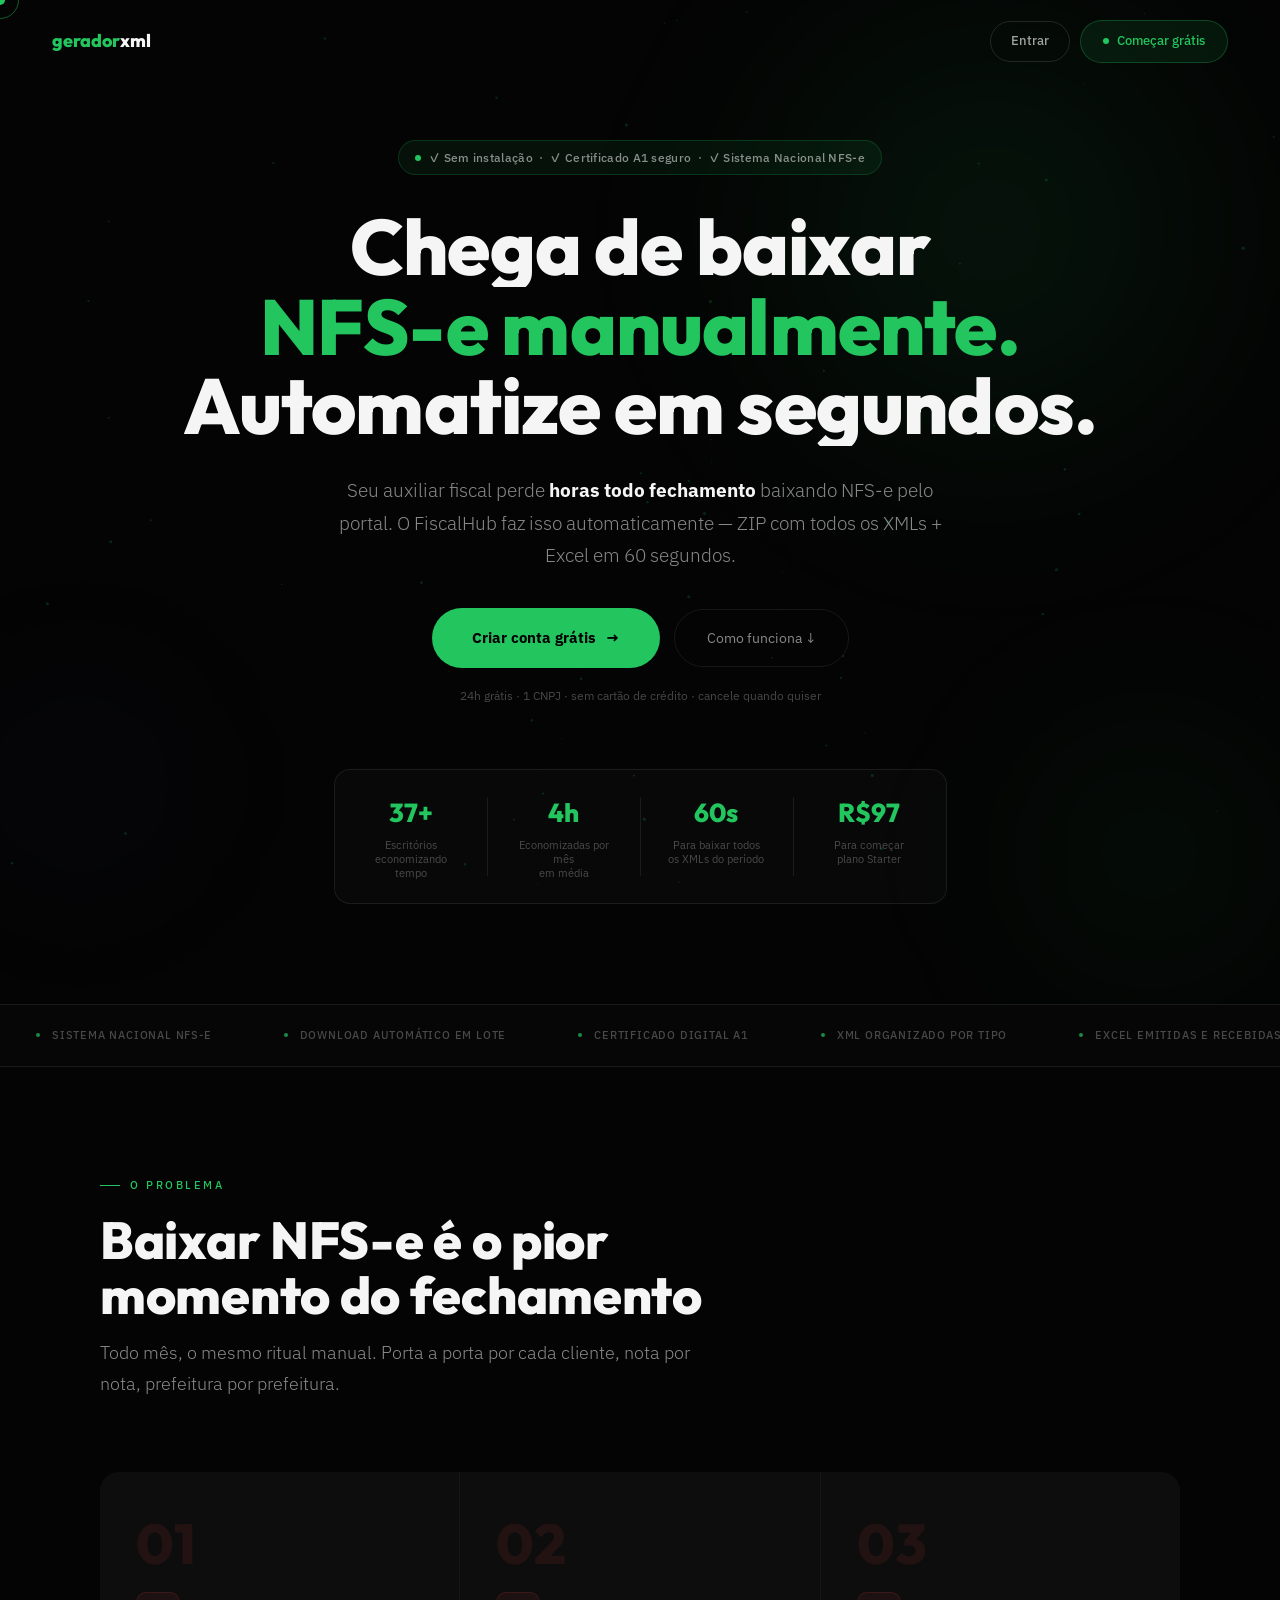
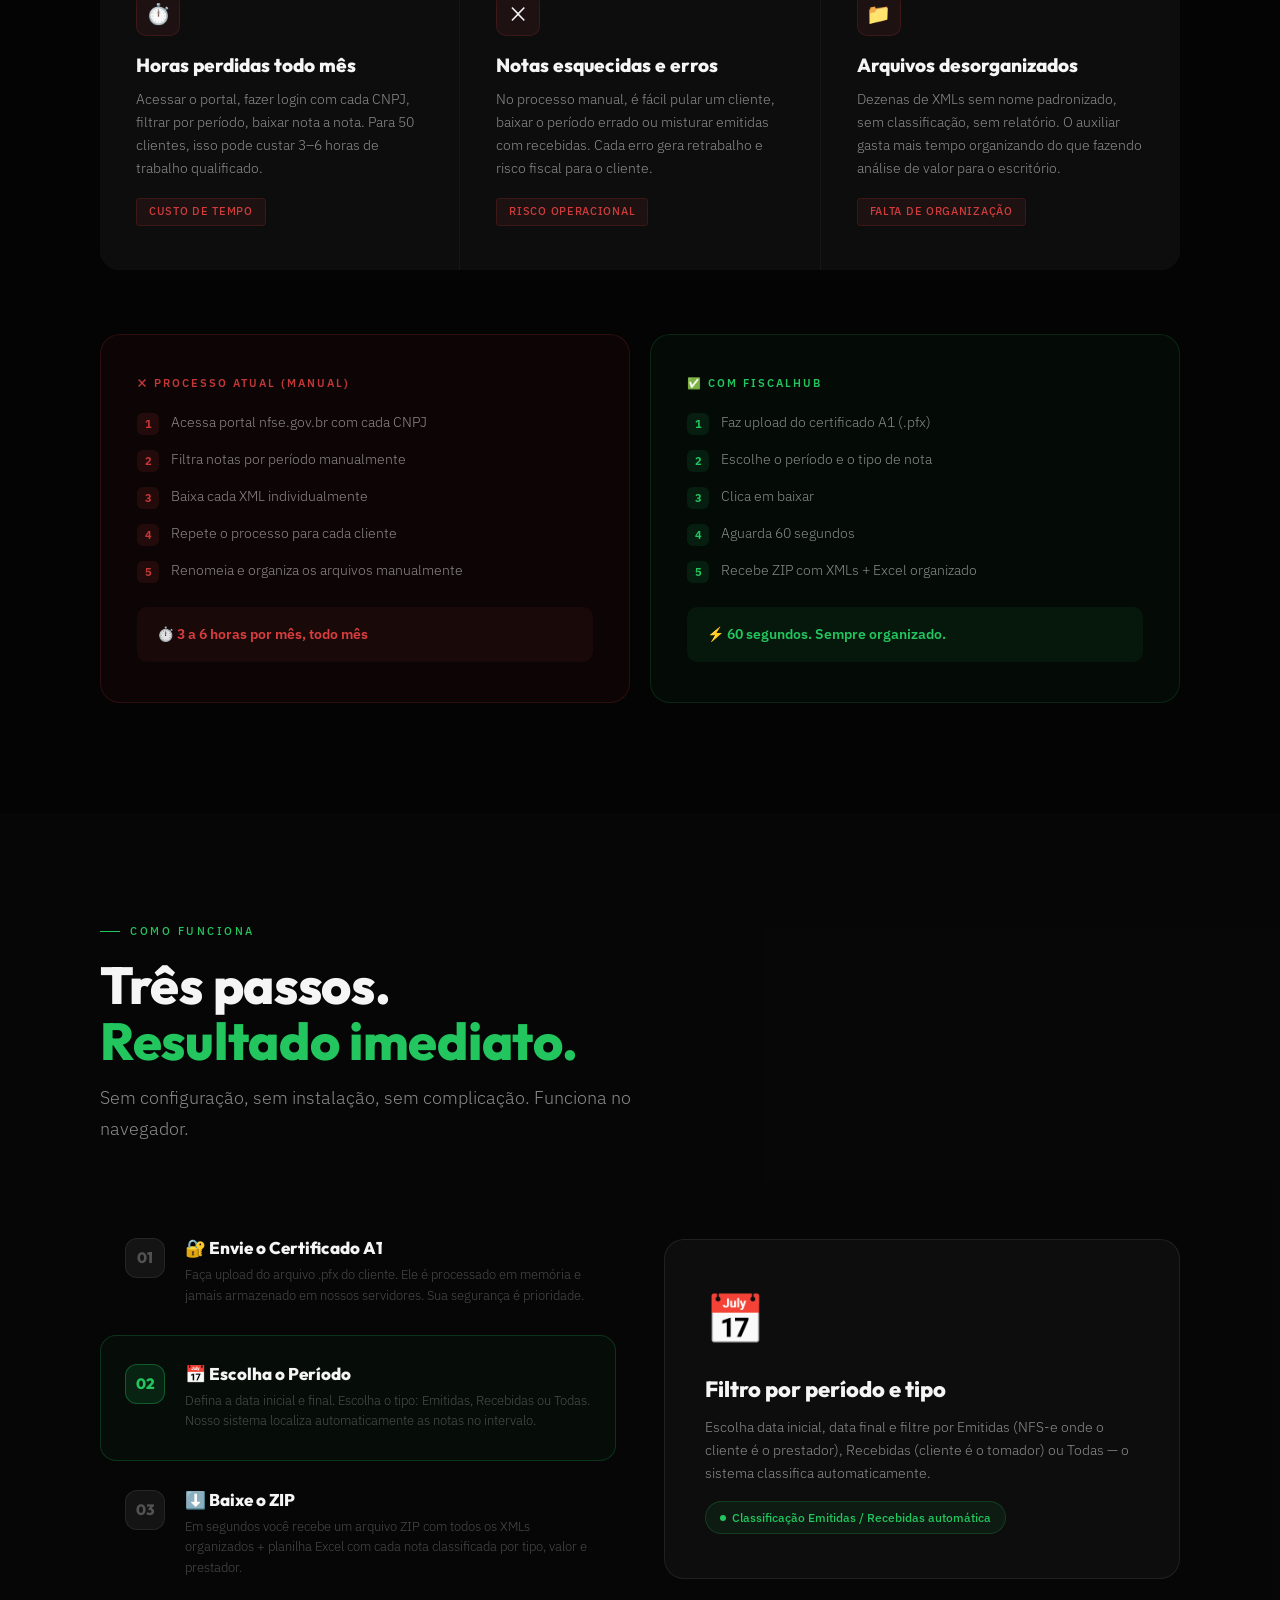
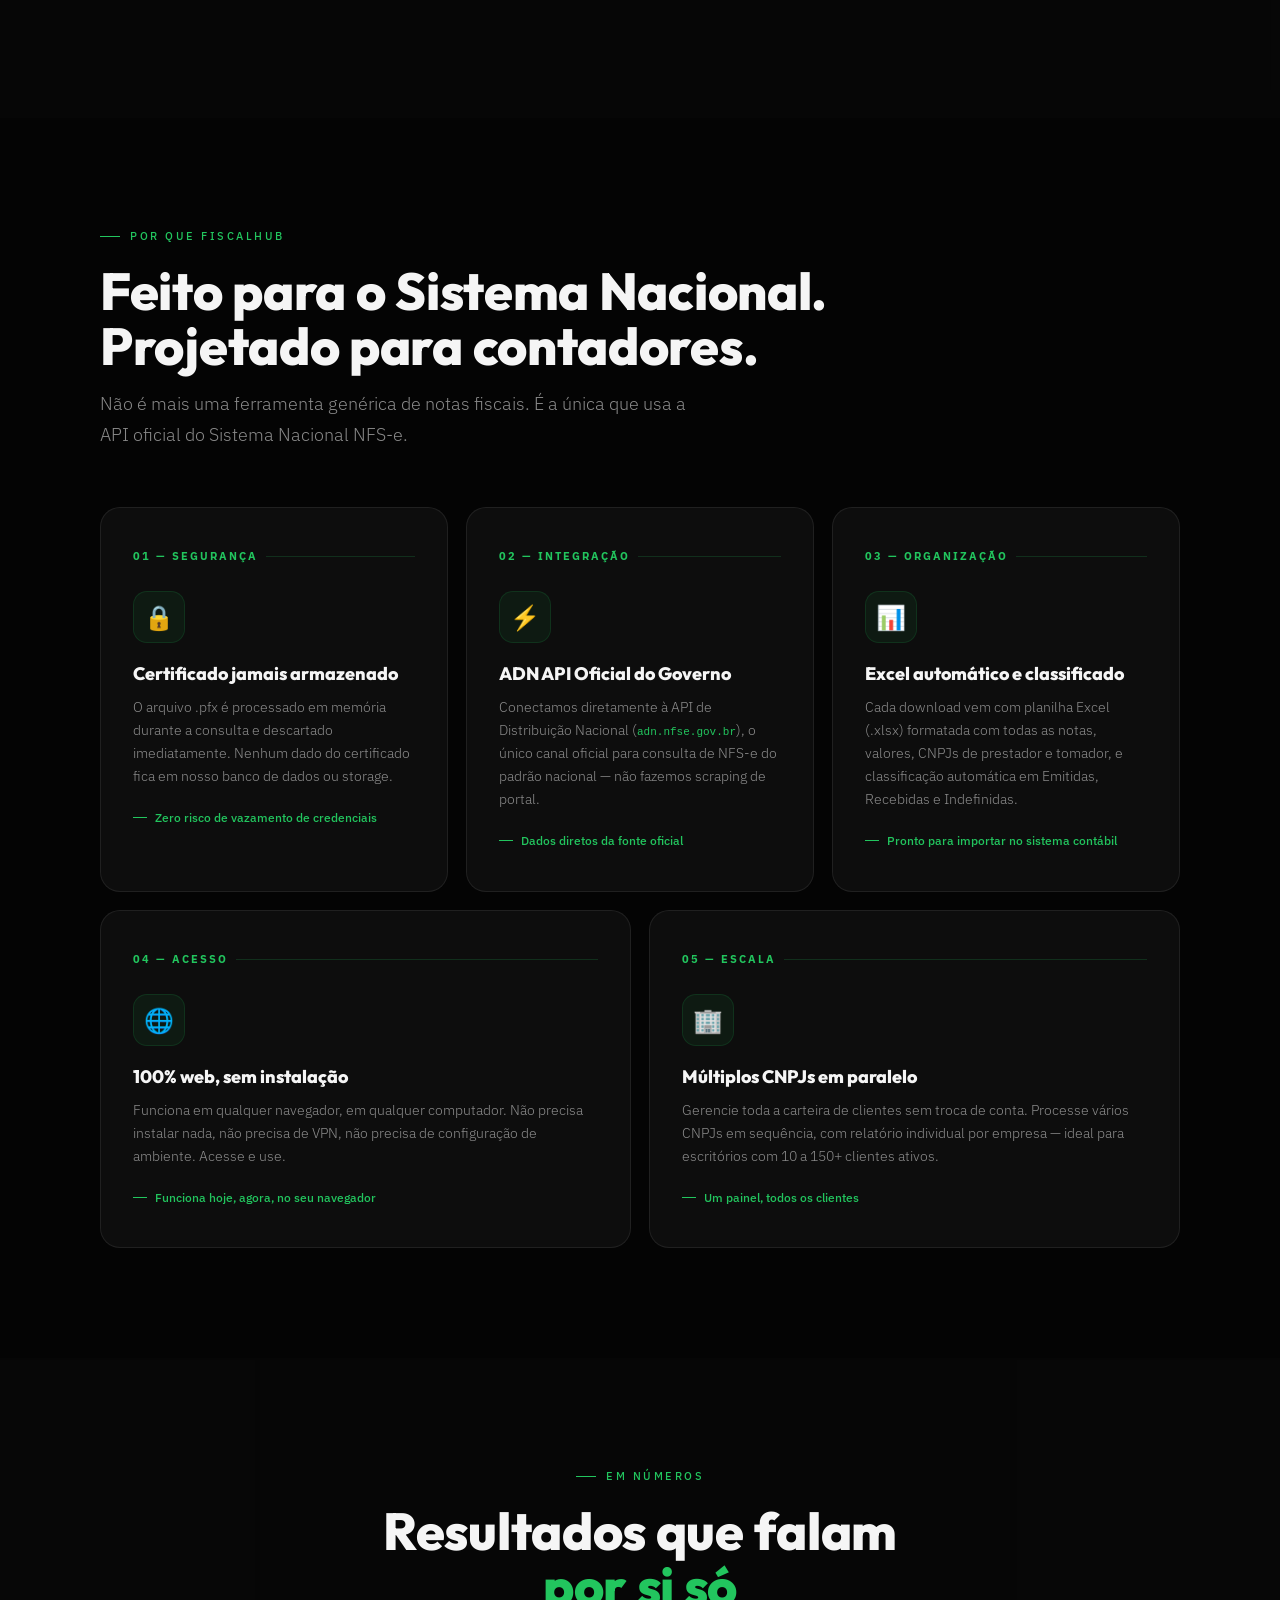
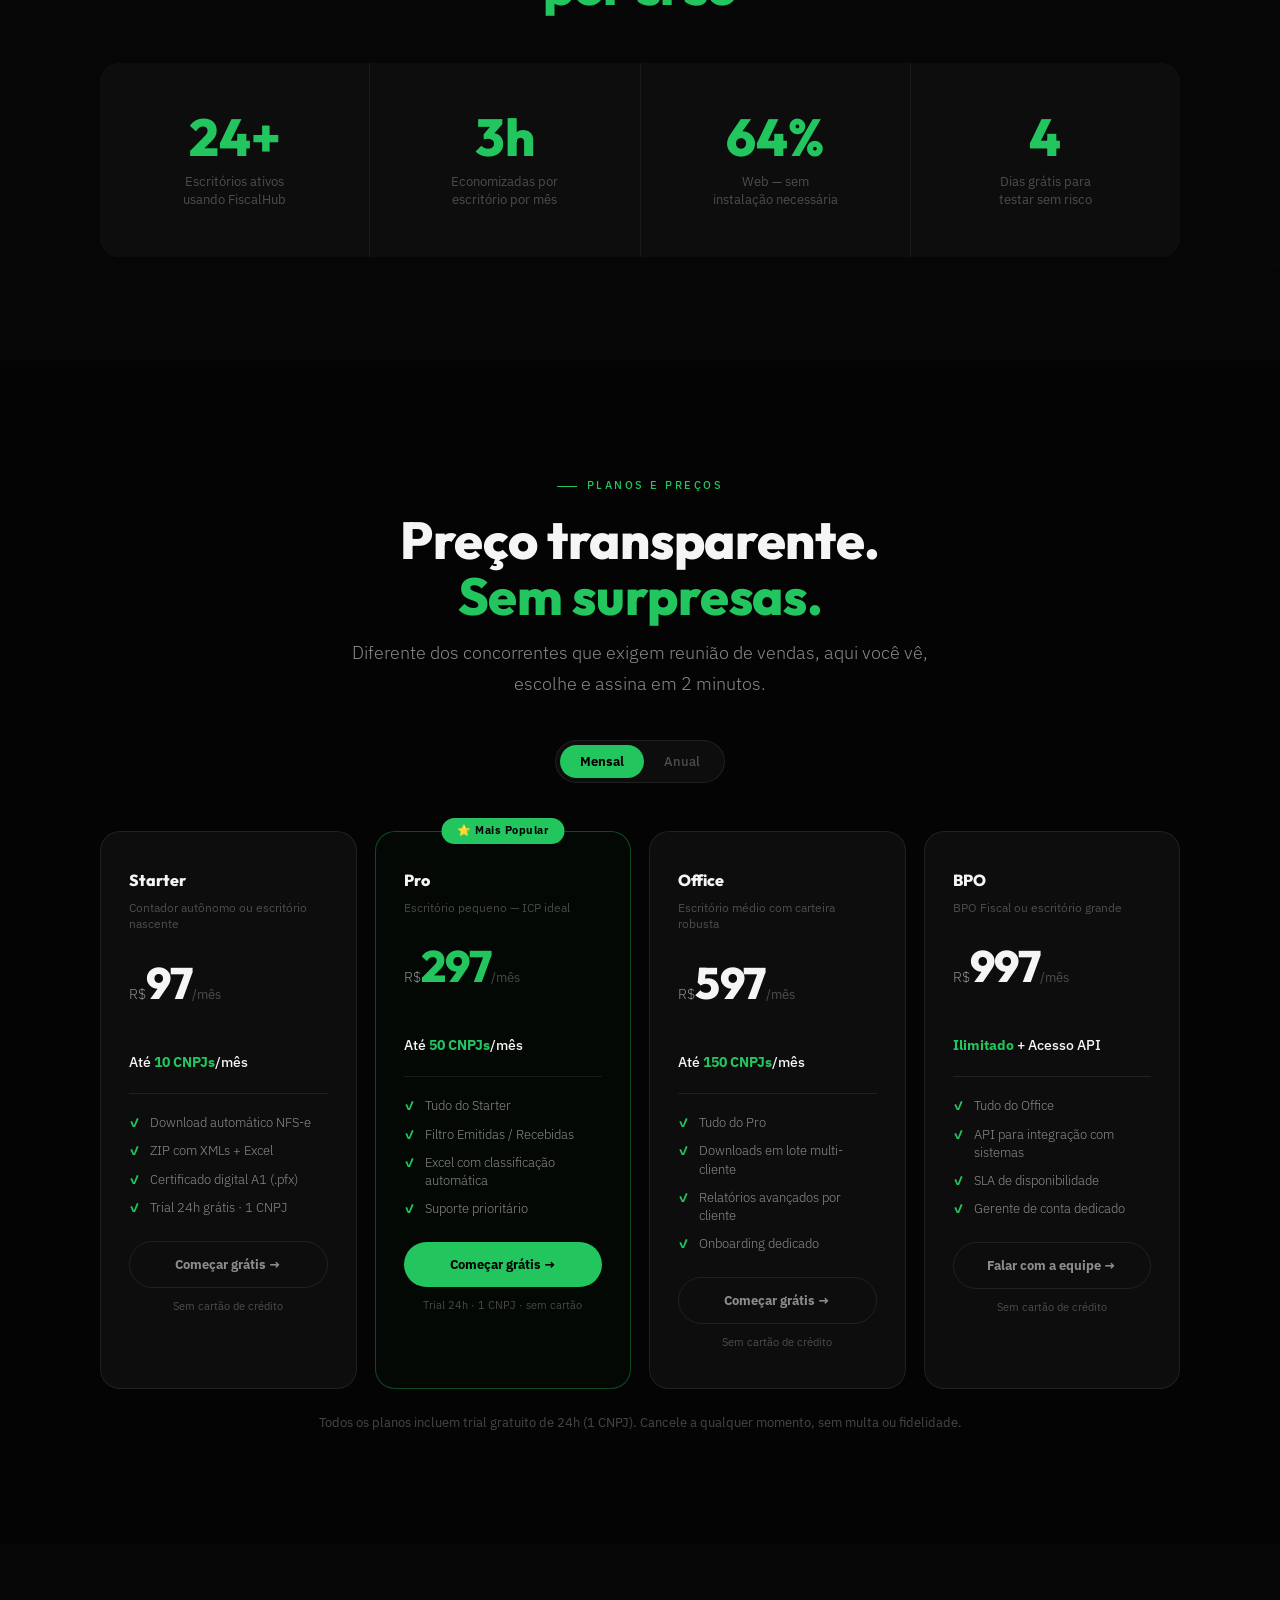
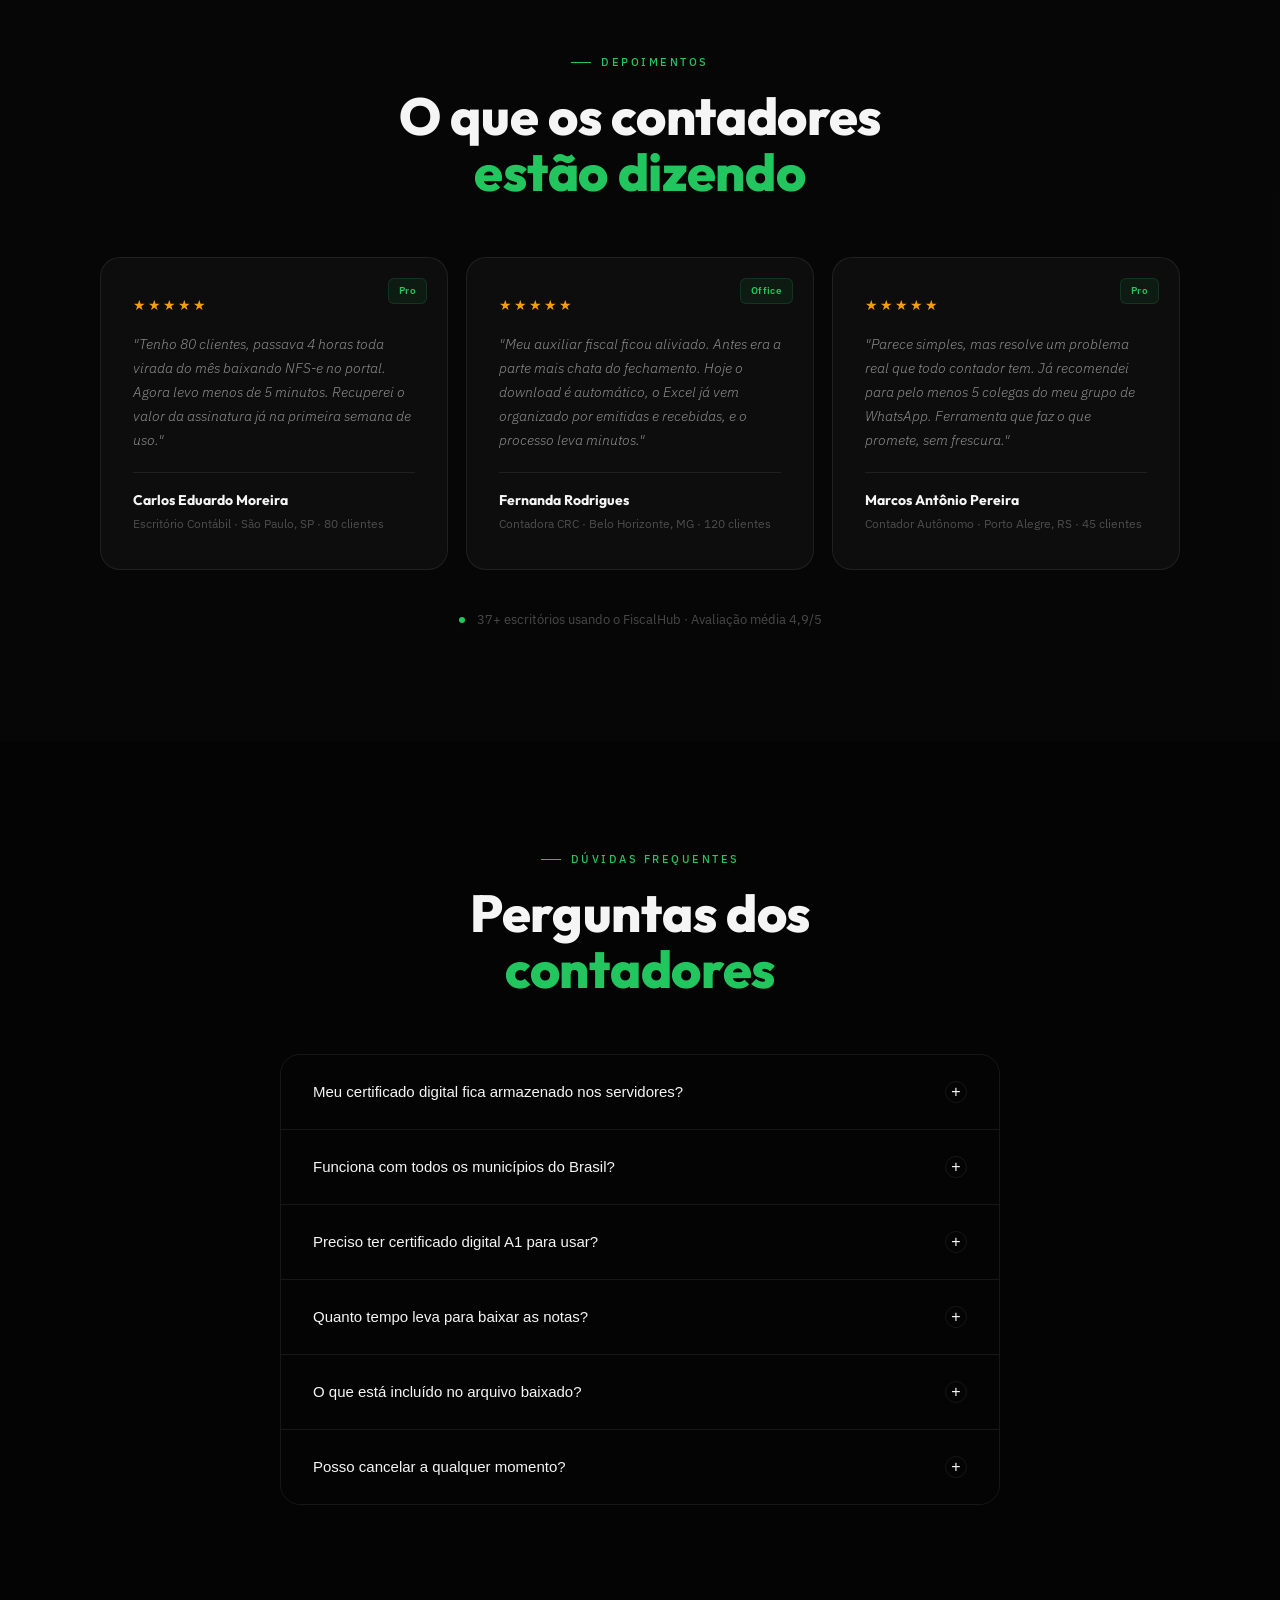
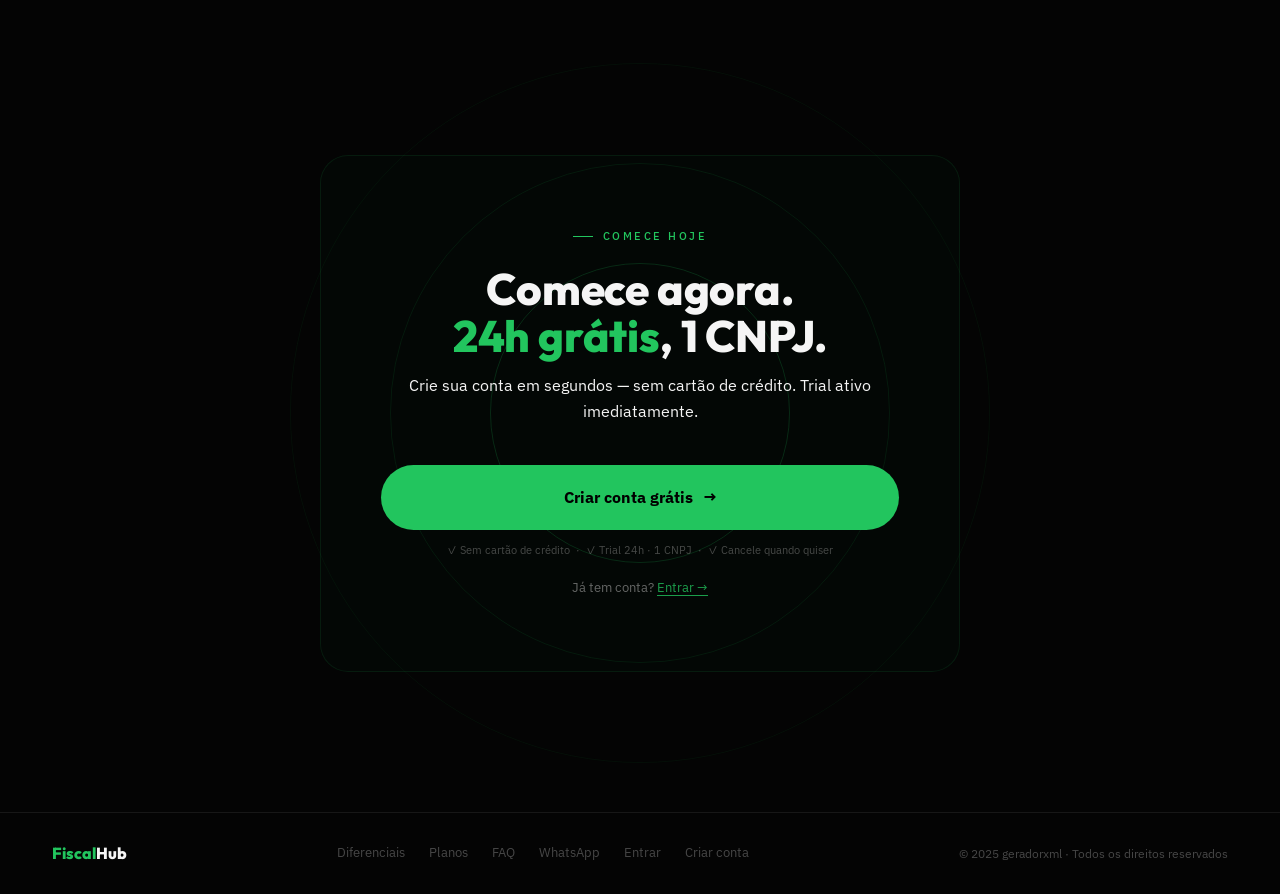
==== commit 08e78841: "Add client-side Meta Pixel to complete the ads funnel tracking Complements the existing server-side " ====
--- a/public/index.html
+++ b/public/index.html
@@ -8,6 +8,7 @@
 <meta name="keywords" content="download NFS-e sistema nacional, coleta XML NFS-e automatica, baixar NFS-e lote contabilidade, NFS-e downloader certificado digital"/>
 <meta property="og:title" content="FiscalHub — Download Automático de NFS-e"/>
 <meta property="og:description" content="Seu auxiliar fiscal perde horas baixando NFS-e manualmente. O FiscalHub faz isso em 60 segundos."/>
+<script src="/js/meta-pixel.js"></script>
 <link rel="preconnect" href="https://fonts.googleapis.com"/>
 <link rel="preconnect" href="https://fonts.gstatic.com" crossorigin/>
 <link href="https://fonts.googleapis.com/css2?family=Outfit:wght@700;800&family=IBM+Plex+Sans:ital,wght@0,300;0,400;0,500;1,300&display=swap" rel="stylesheet"/>
@@ -607,7 +608,7 @@
         <div class="plan-feature">ZIP com XMLs + Excel</div>
         <div class="plan-feature">Certificado digital A1 (.pfx)</div>
         <div class="plan-feature">Trial 24h grátis · 1 CNPJ</div>
-        <button class="plan-cta plan-cta-ghost" onclick="window.location.href='/register'">Começar grátis →</button>
+        <button class="plan-cta plan-cta-ghost" onclick="verPlano('Starter');window.location.href='/register'">Começar grátis →</button>
         <div class="plan-trial">Sem cartão de crédito</div>
       </div>
 
@@ -626,7 +627,7 @@
         <div class="plan-feature">Filtro Emitidas / Recebidas</div>
         <div class="plan-feature">Excel com classificação automática</div>
         <div class="plan-feature">Suporte prioritário</div>
-        <button class="plan-cta plan-cta-main" onclick="window.location.href='/register'">Começar grátis →</button>
+        <button class="plan-cta plan-cta-main" onclick="verPlano('Pro');window.location.href='/register'">Começar grátis →</button>
         <div class="plan-trial">Trial 24h · 1 CNPJ · sem cartão</div>
       </div>
 
@@ -644,7 +645,7 @@
         <div class="plan-feature">Downloads em lote multi-cliente</div>
         <div class="plan-feature">Relatórios avançados por cliente</div>
         <div class="plan-feature">Onboarding dedicado</div>
-        <button class="plan-cta plan-cta-ghost" onclick="window.location.href='/register'">Começar grátis →</button>
+        <button class="plan-cta plan-cta-ghost" onclick="verPlano('Office');window.location.href='/register'">Começar grátis →</button>
         <div class="plan-trial">Sem cartão de crédito</div>
       </div>
 
@@ -950,8 +951,14 @@
   });
 }
 
+// ── Meta Ads: sinaliza interesse em um plano (ViewContent) ──
+function verPlano(nome){
+  if(window.metaTrack) window.metaTrack('ViewContent', { content_name: nome, content_category: 'pricing_plan' }, window.metaEventId ? window.metaEventId('viewcontent') : undefined);
+}
+
 // ── CTA Plan selector ──
 function irParaCTA(plano){
+  verPlano(plano);
   document.getElementById('f-plano').value=
     plano==='Starter'?'Starter — R$97/mês (até 10 CNPJs)':
     plano==='Pro'?'Pro — R$297/mês (até 50 CNPJs) ⭐ Mais popular':
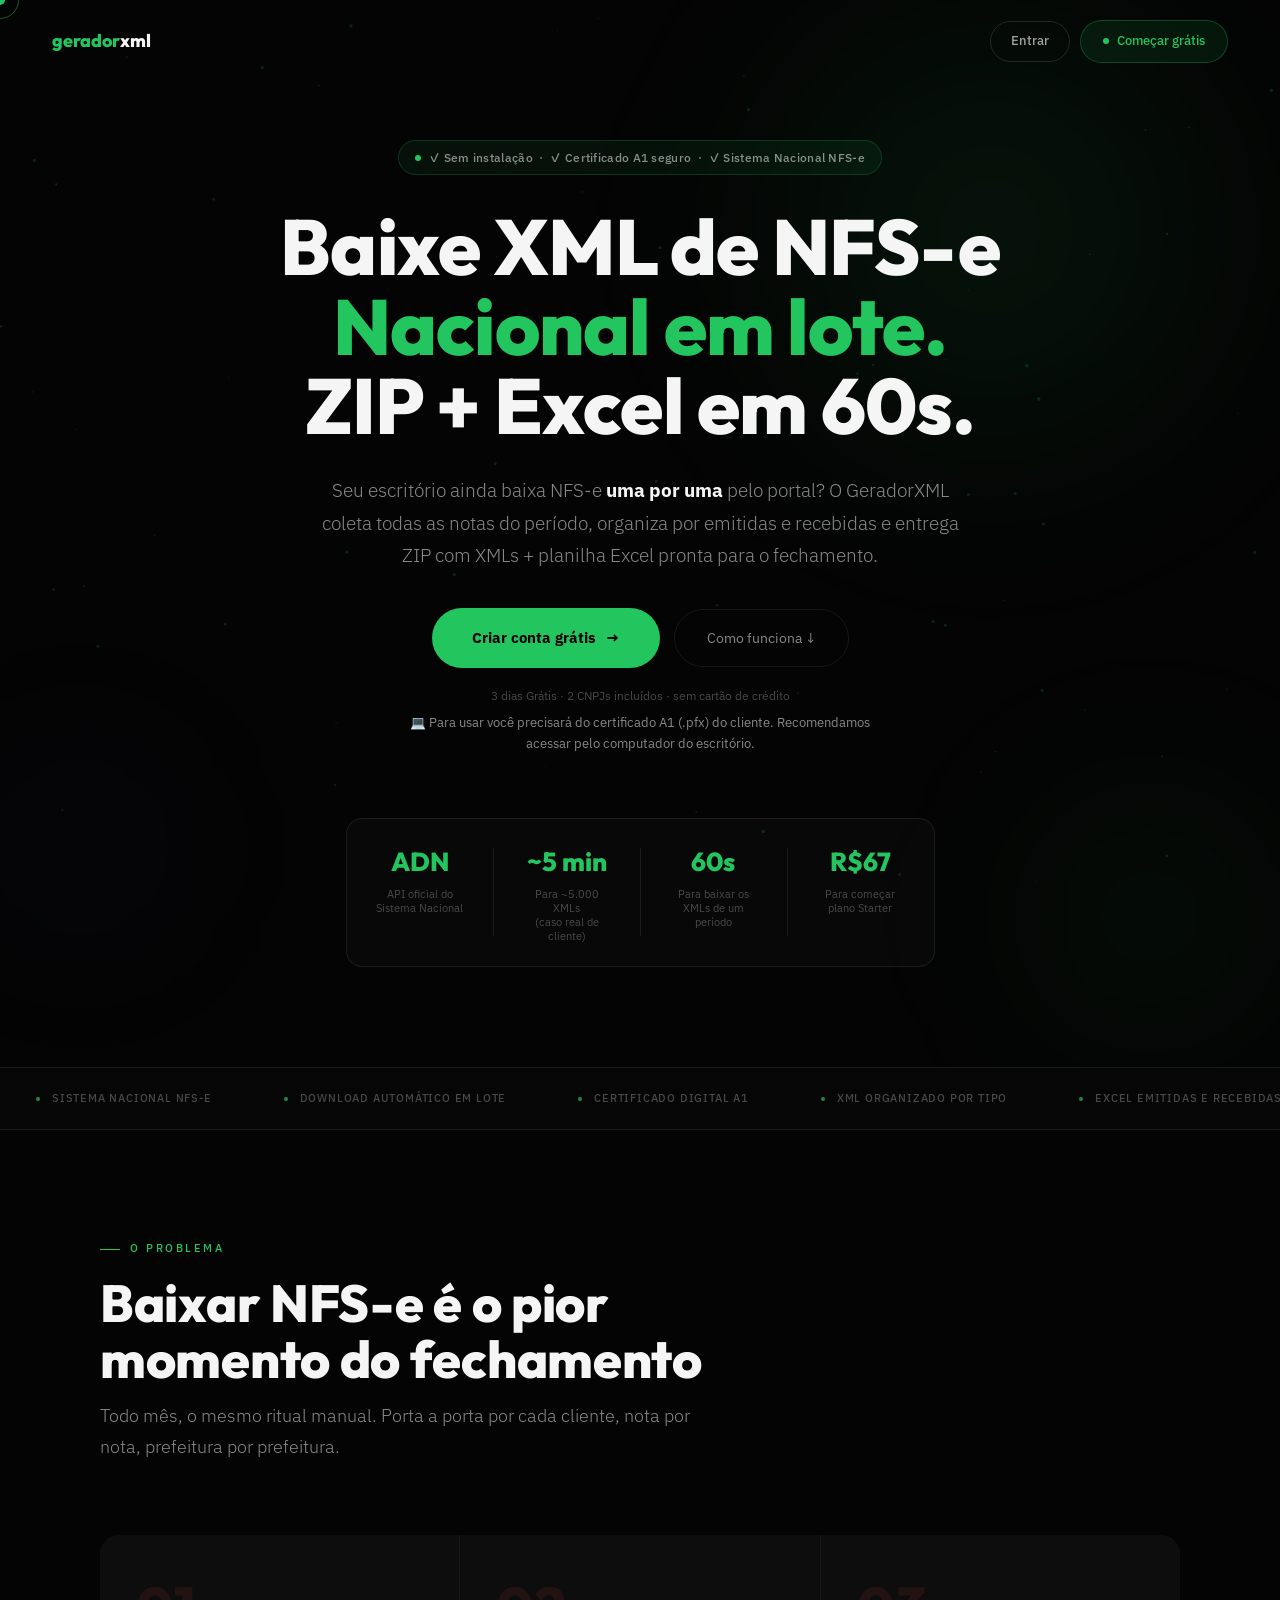
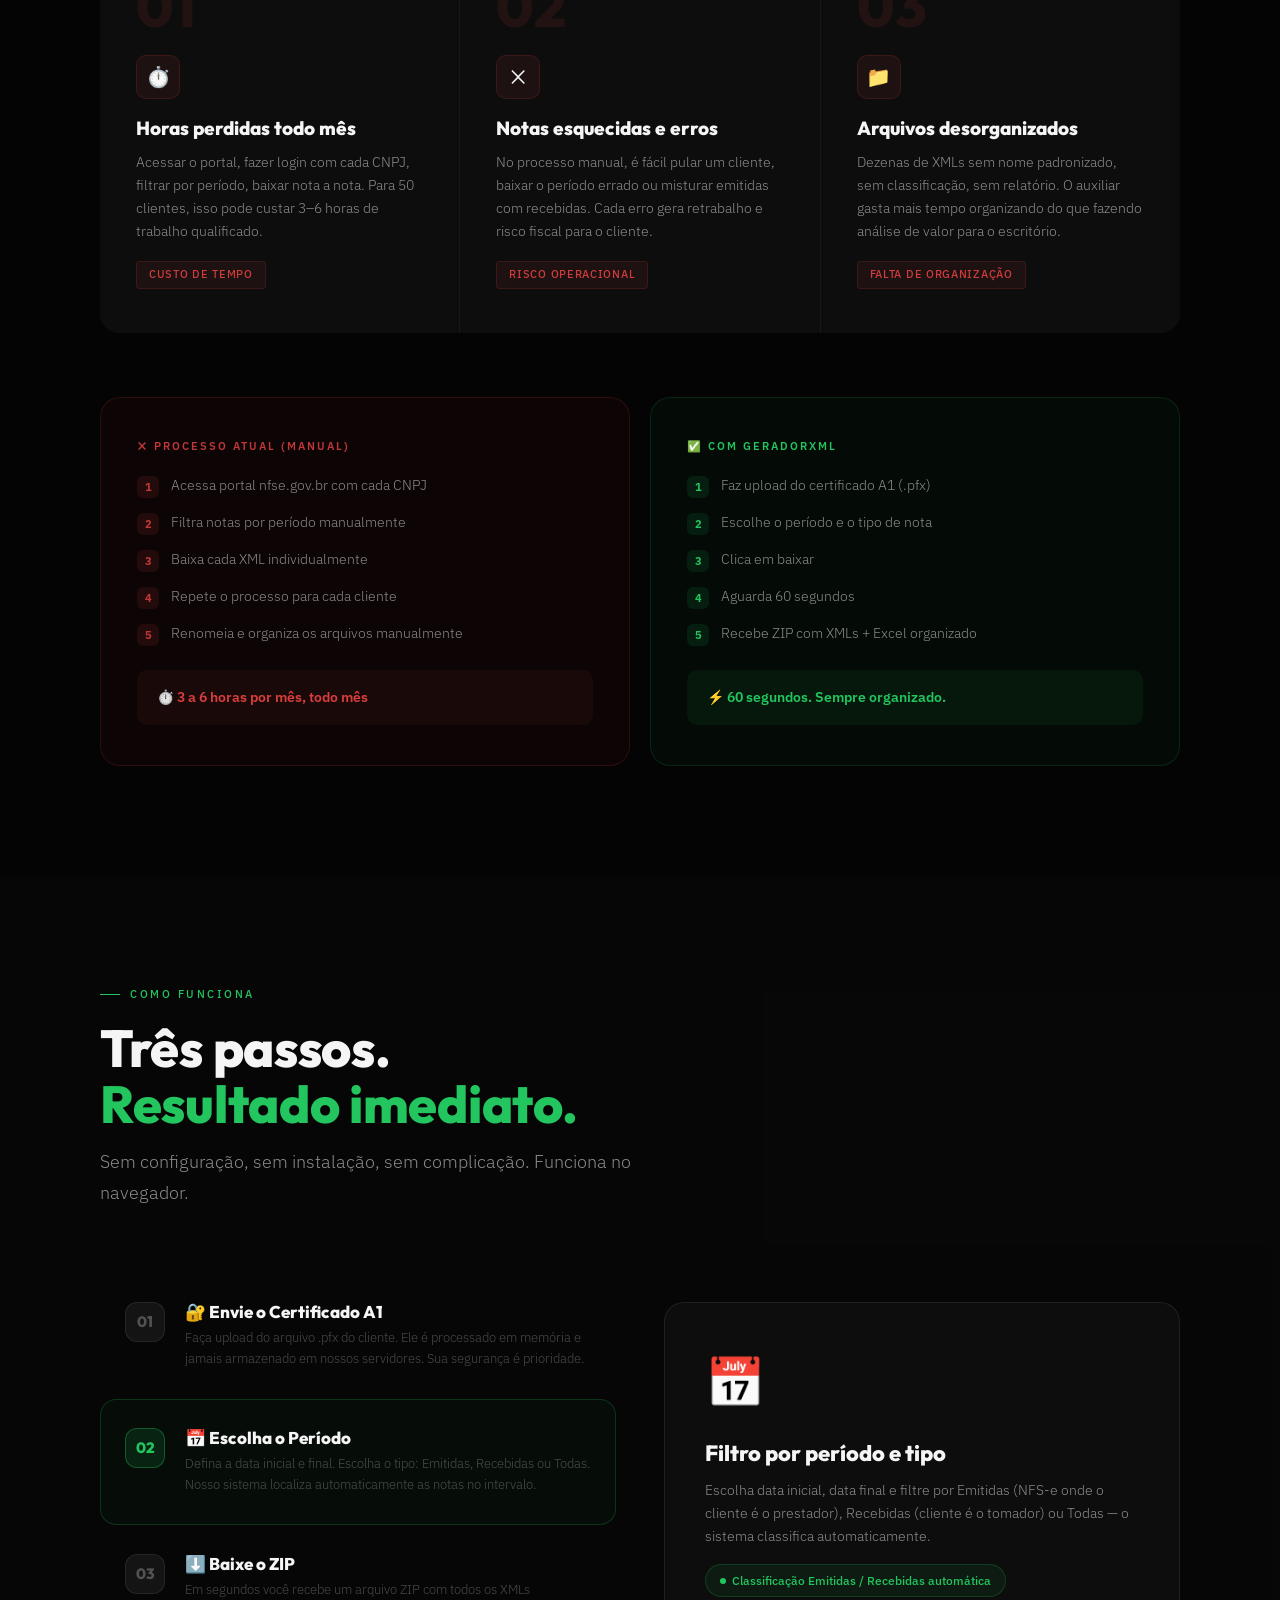
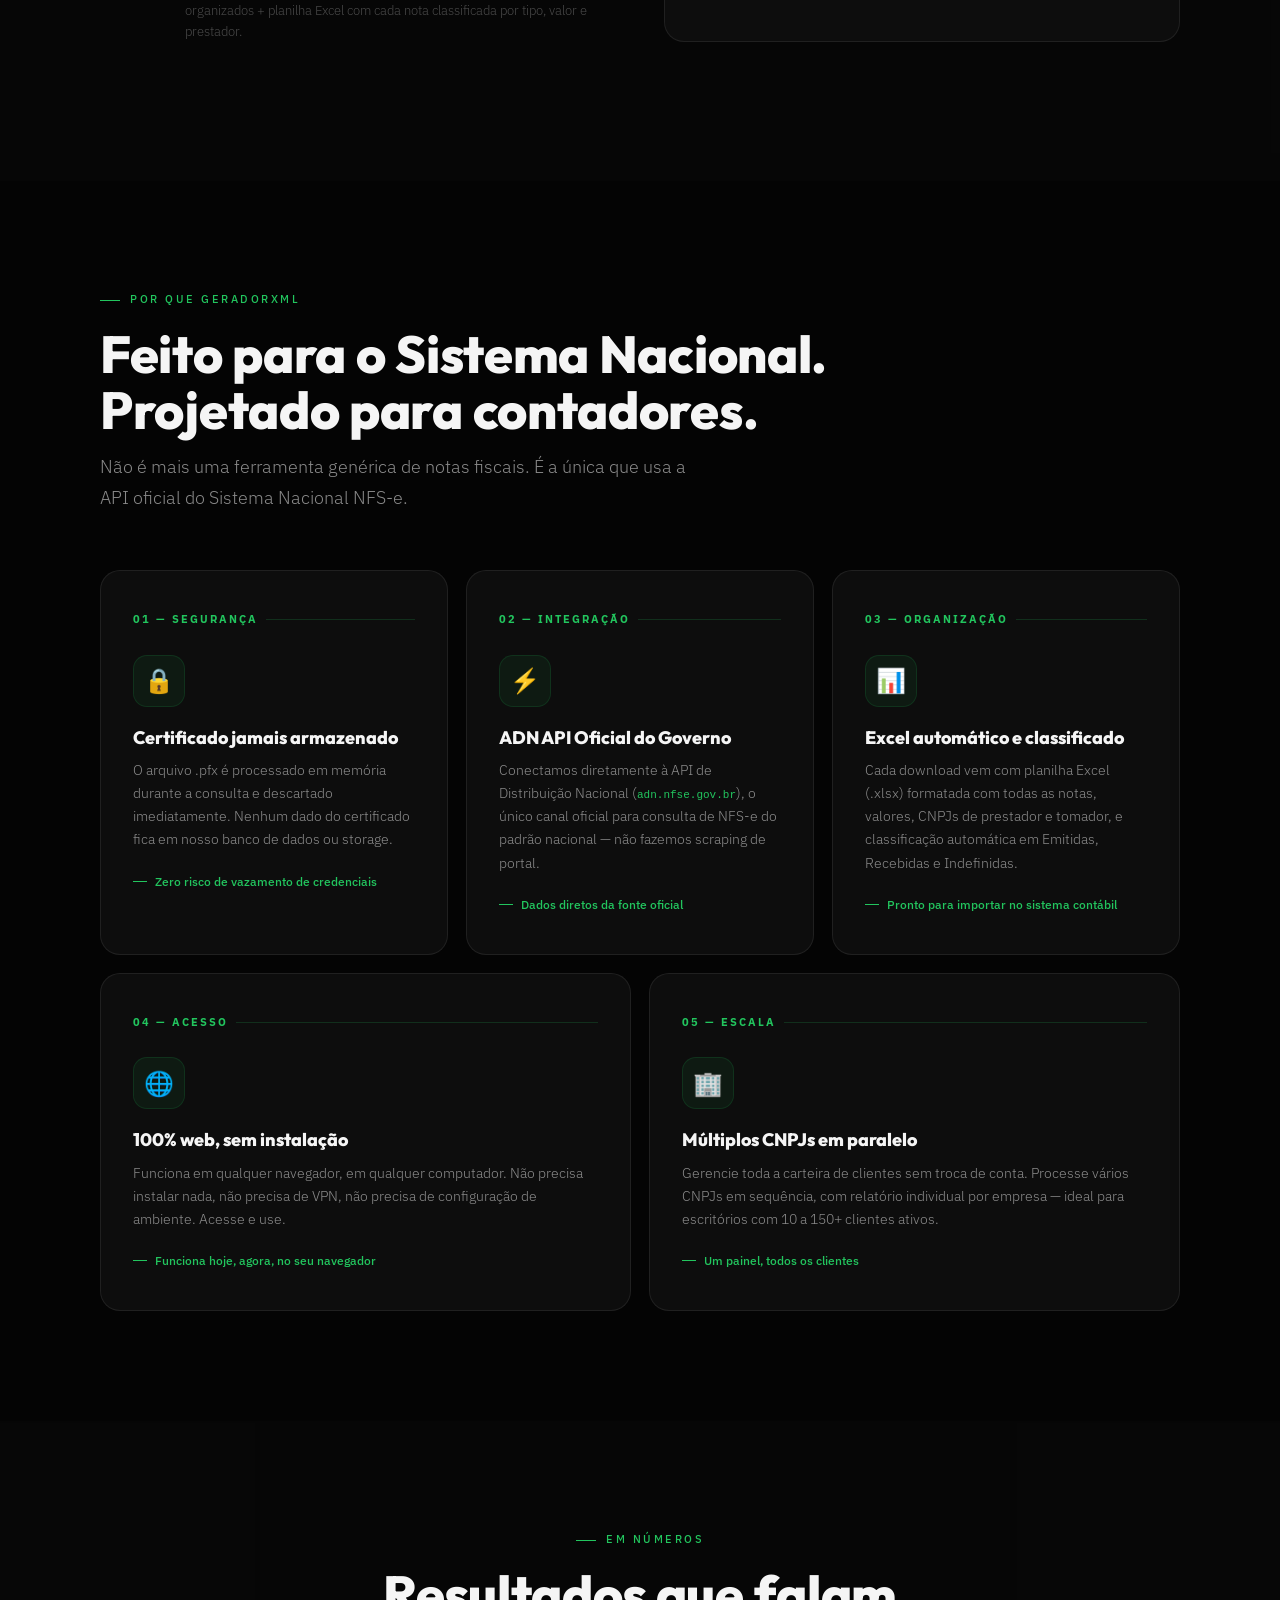
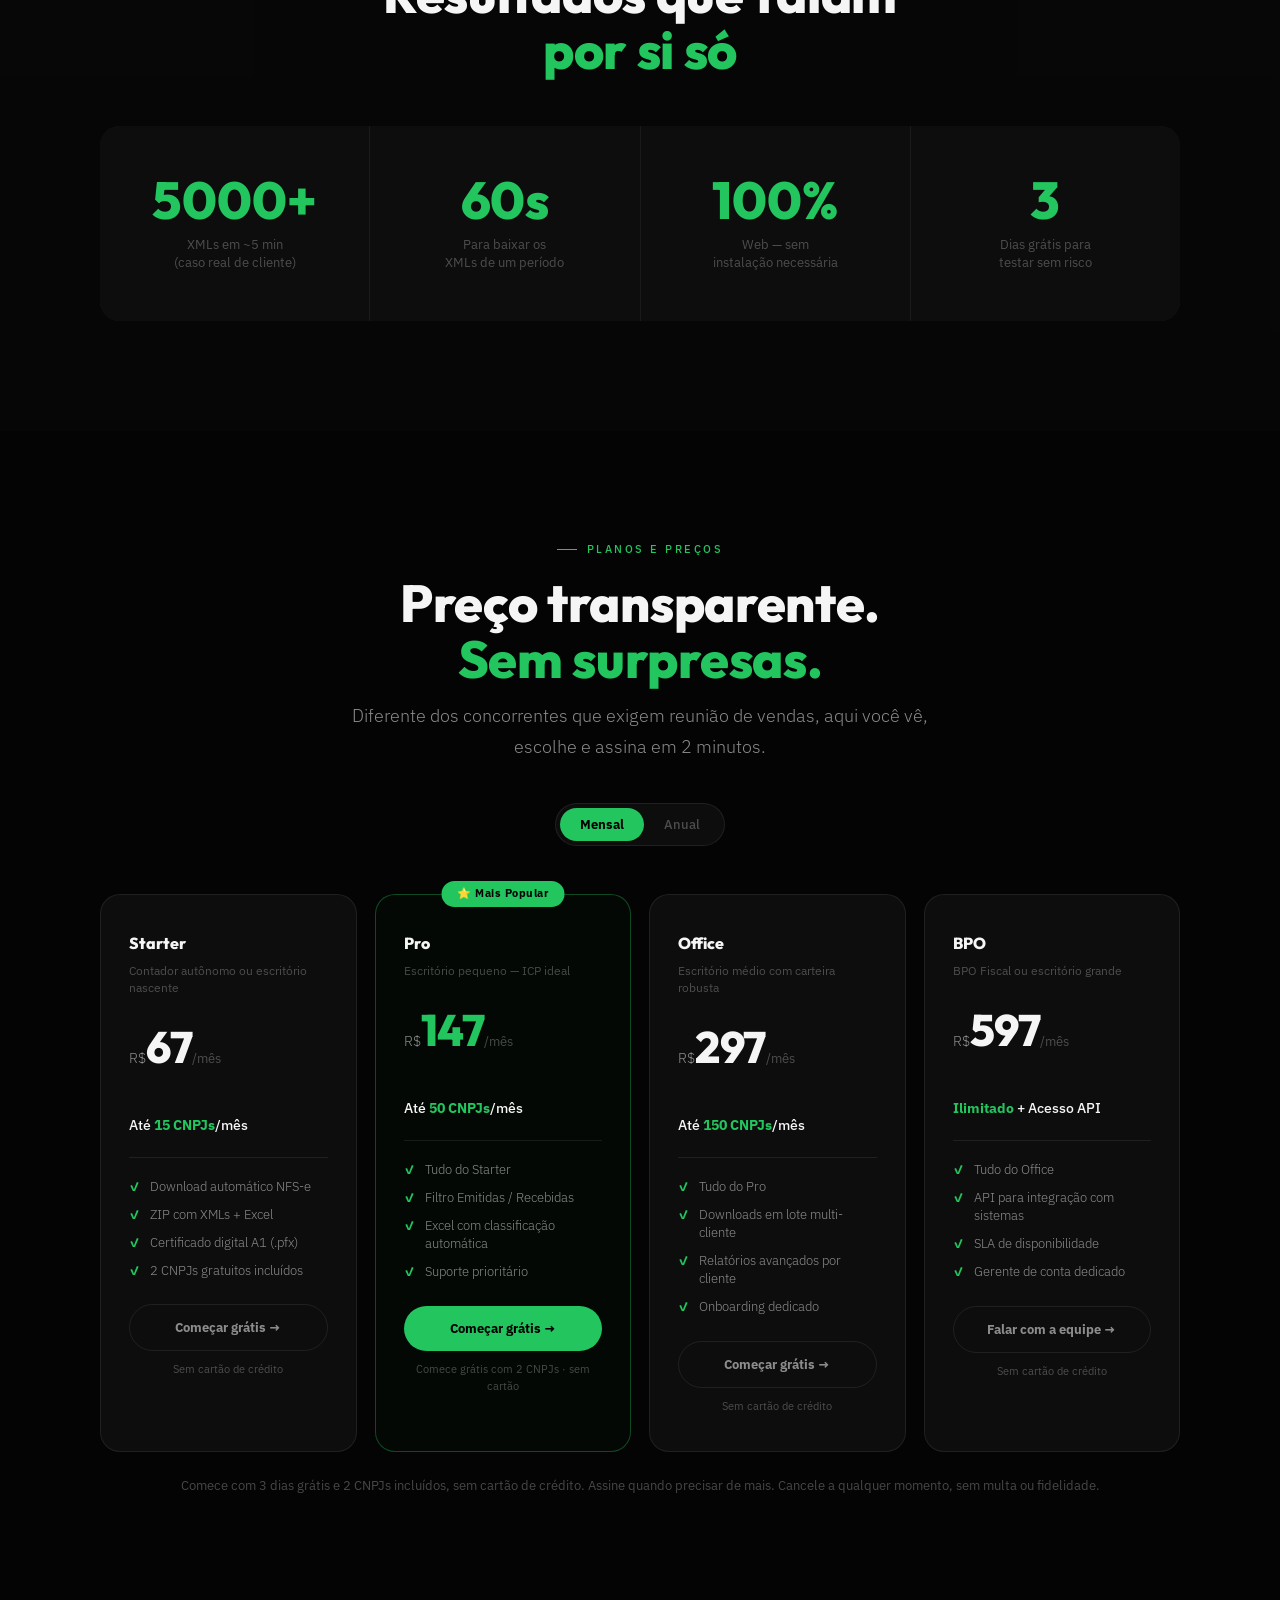
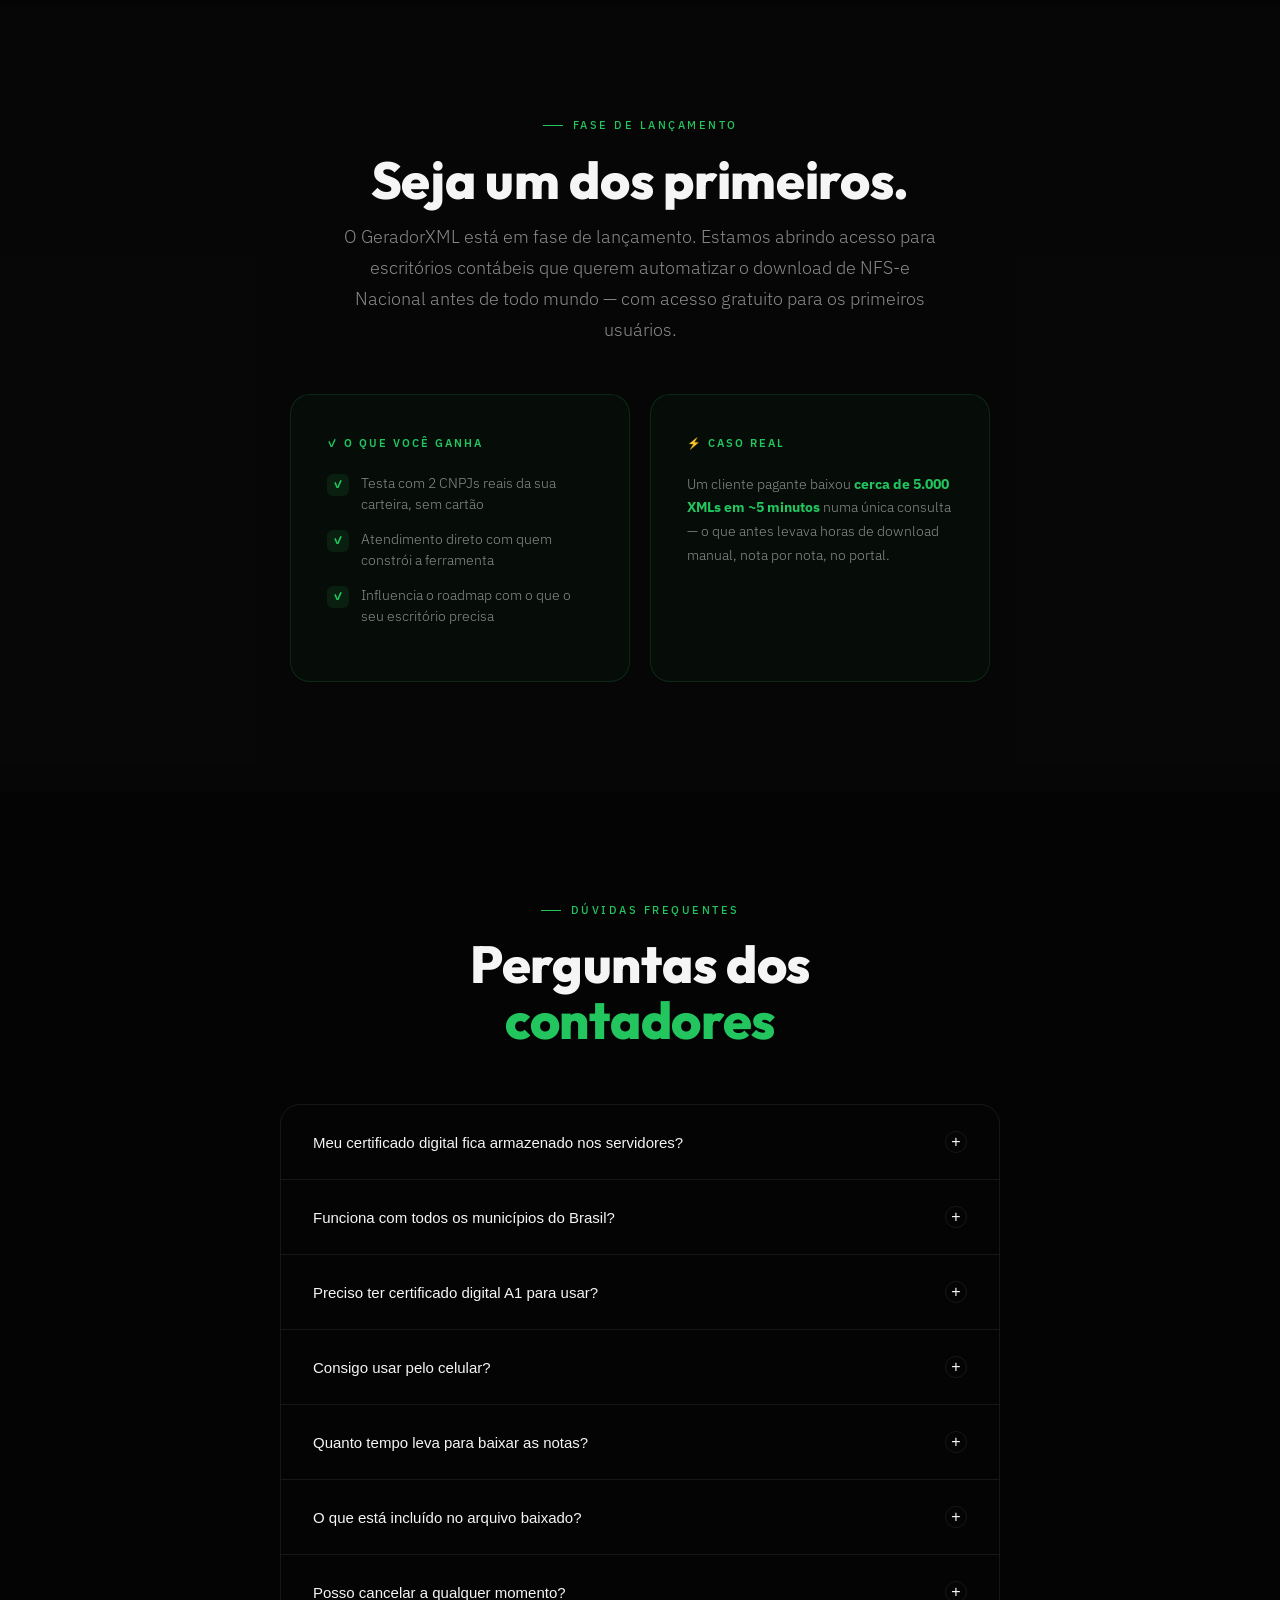
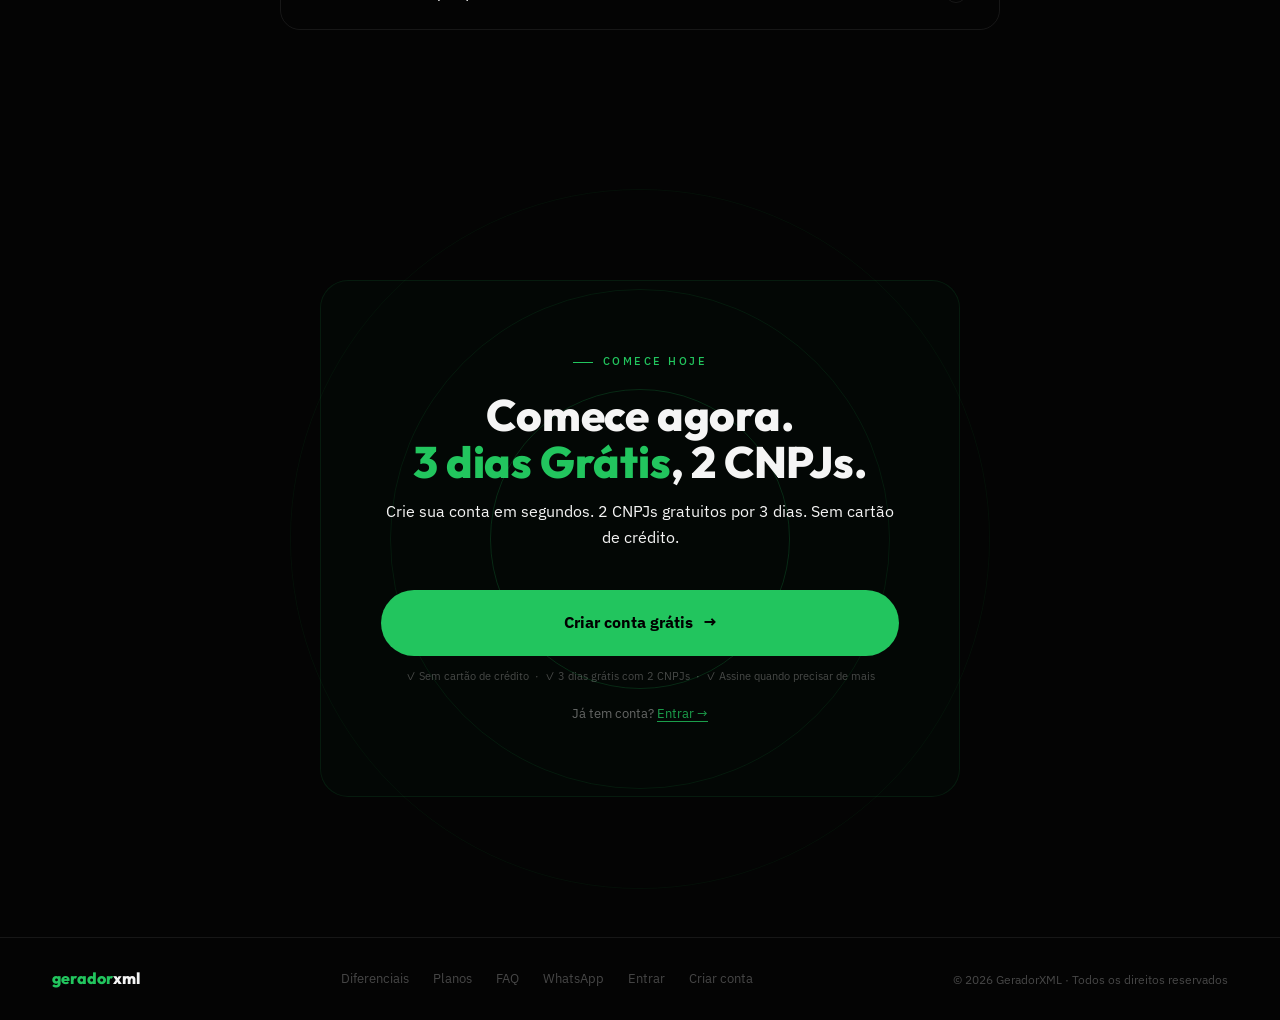
==== commit 611026d7: "feat: rebrand FiscalHub->GeradorXML, trial 3d/2CNPJs, new pricing, honest copy + WhatsApp fix" ====
--- a/public/index.html
+++ b/public/index.html
@@ -3,11 +3,11 @@
 <head>
 <meta charset="UTF-8"/>
 <meta name="viewport" content="width=device-width,initial-scale=1"/>
-<title>geradorxml — Download Automático de NFS-e do Sistema Nacional para Contadores</title>
-<meta name="description" content="Faça download automático de XMLs de NFS-e do Sistema Nacional em segundos. Certificado A1, sem instalação. Planos a partir de R$ 97/mês para escritórios de contabilidade."/>
+<title>GeradorXML — Download Automático de NFS-e do Sistema Nacional para Contadores</title>
+<meta name="description" content="Faça download automático de XMLs de NFS-e do Sistema Nacional em segundos. Certificado A1, sem instalação. Planos a partir de R$ 67/mês para escritórios de contabilidade."/>
 <meta name="keywords" content="download NFS-e sistema nacional, coleta XML NFS-e automatica, baixar NFS-e lote contabilidade, NFS-e downloader certificado digital"/>
-<meta property="og:title" content="FiscalHub — Download Automático de NFS-e"/>
-<meta property="og:description" content="Seu auxiliar fiscal perde horas baixando NFS-e manualmente. O FiscalHub faz isso em 60 segundos."/>
+<meta property="og:title" content="GeradorXML — Download Automático de NFS-e"/>
+<meta property="og:description" content="Seu auxiliar fiscal perde horas baixando NFS-e manualmente. O GeradorXML faz isso em 60 segundos."/>
 <script src="/js/meta-pixel.js"></script>
 <link rel="preconnect" href="https://fonts.googleapis.com"/>
 <link rel="preconnect" href="https://fonts.gstatic.com" crossorigin/>
@@ -358,14 +358,15 @@
   </div>
 
   <h1>
-    <span class="ln"><span class="w">Chega de baixar</span></span>
-    <span class="ln"><span class="w eg">NFS-e manualmente.</span></span>
-    <span class="ln"><span class="w">Automatize em segundos.</span></span>
+    <span class="ln"><span class="w">Baixe XML de NFS-e</span></span>
+    <span class="ln"><span class="w eg">Nacional em lote.</span></span>
+    <span class="ln"><span class="w">ZIP + Excel em 60s.</span></span>
   </h1>
 
   <p class="hero-sub">
-    Seu auxiliar fiscal perde <strong style="color:var(--t)">horas todo fechamento</strong> baixando NFS-e pelo portal.
-    O FiscalHub faz isso automaticamente — ZIP com todos os XMLs + Excel em 60 segundos.
+    Seu escritório ainda baixa NFS-e <strong style="color:var(--t)">uma por uma</strong> pelo portal?
+    O GeradorXML coleta todas as notas do período, organiza por emitidas e recebidas e entrega
+    ZIP com XMLs + planilha Excel pronta para o fechamento.
   </p>
 
   <div class="cta-grp">
@@ -373,13 +374,17 @@
     <a href="#como" class="btn-ghost">Como funciona ↓</a>
   </div>
 
-  <p class="hero-note">24h grátis · 1 CNPJ · sem cartão de crédito · cancele quando quiser</p>
+  <p class="hero-note">3 dias Grátis · 2 CNPJs incluídos · sem cartão de crédito</p>
+  <p style="font-size:0.8rem;color:#888;margin-top:8px;position:relative;z-index:1;max-width:460px">
+    💻 Para usar você precisará do certificado A1 (.pfx) do cliente.
+    Recomendamos acessar pelo computador do escritório.
+  </p>
 
   <div class="stats-bar">
-    <div class="si"><span class="si-n">37+</span><div class="si-l">Escritórios<br/>economizando tempo</div></div>
-    <div class="si"><span class="si-n">4h</span><div class="si-l">Economizadas por mês<br/>em média</div></div>
-    <div class="si"><span class="si-n">60s</span><div class="si-l">Para baixar todos<br/>os XMLs do período</div></div>
-    <div class="si"><span class="si-n">R$97</span><div class="si-l">Para começar<br/>plano Starter</div></div>
+    <div class="si"><span class="si-n">ADN</span><div class="si-l">API oficial do<br/>Sistema Nacional</div></div>
+    <div class="si"><span class="si-n">~5 min</span><div class="si-l">Para ~5.000 XMLs<br/>(caso real de cliente)</div></div>
+    <div class="si"><span class="si-n">60s</span><div class="si-l">Para baixar os<br/>XMLs de um período</div></div>
+    <div class="si"><span class="si-n">R$67</span><div class="si-l">Para começar<br/>plano Starter</div></div>
   </div>
 </section>
 
@@ -448,7 +453,7 @@
         <div class="ad-result">⏱️ 3 a 6 horas por mês, todo mês</div>
       </div>
       <div class="ad-box ad-depois rv d2">
-        <div class="ad-label">✅ Com FiscalHub</div>
+        <div class="ad-label">✅ Com GeradorXML</div>
         <div class="ad-step"><div class="ad-step-ico">1</div>Faz upload do certificado A1 (.pfx)</div>
         <div class="ad-step"><div class="ad-step-ico">2</div>Escolhe o período e o tipo de nota</div>
         <div class="ad-step"><div class="ad-step-ico">3</div>Clica em baixar</div>
@@ -518,7 +523,7 @@
 <!-- ─────────── DIFERENCIAIS ─────────── -->
 <section class="sec" id="diferenciais">
   <div class="ctr">
-    <p class="sl rv">Por que FiscalHub</p>
+    <p class="sl rv">Por que GeradorXML</p>
     <h2 class="sh rv d1">Feito para o Sistema Nacional.<br/>Projetado para contadores.</h2>
     <p class="ssub rv d2">Não é mais uma ferramenta genérica de notas fiscais. É a única que usa a API oficial do Sistema Nacional NFS-e.</p>
 
@@ -570,10 +575,10 @@
     <p class="sl rv" style="justify-content:center">Em Números</p>
     <h2 class="sh rv d1" style="text-align:center">Resultados que falam<br/><em style="color:var(--g);font-style:normal">por si só</em></h2>
     <div class="nm-grid rv d2" style="margin-top:48px">
-      <div class="nc"><span class="nc-v" data-target="37" data-suffix="+">37+</span><div class="nc-l">Escritórios ativos<br/>usando FiscalHub</div></div>
-      <div class="nc"><span class="nc-v" data-target="4" data-suffix="h">4h</span><div class="nc-l">Economizadas por<br/>escritório por mês</div></div>
+      <div class="nc"><span class="nc-v" data-target="5000" data-suffix="+">5000+</span><div class="nc-l">XMLs em ~5 min<br/>(caso real de cliente)</div></div>
+      <div class="nc"><span class="nc-v" data-target="60" data-suffix="s">60s</span><div class="nc-l">Para baixar os<br/>XMLs de um período</div></div>
       <div class="nc"><span class="nc-v" data-target="100" data-suffix="%">100%</span><div class="nc-l">Web — sem<br/>instalação necessária</div></div>
-      <div class="nc"><span class="nc-v" data-target="7" data-suffix="">7</span><div class="nc-l">Dias grátis para<br/>testar sem risco</div></div>
+      <div class="nc"><span class="nc-v" data-target="3" data-suffix="">3</span><div class="nc-l">Dias grátis para<br/>testar sem risco</div></div>
     </div>
   </div>
 </section>
@@ -599,15 +604,15 @@
         <div class="plan-name">Starter</div>
         <div class="plan-desc">Contador autônomo ou escritório nascente</div>
         <div class="plan-price-wrap">
-          <div><span class="plan-prefix">R$</span><span class="plan-price" data-mensal="97" data-anual="81">97</span><span class="plan-period">/mês</span></div>
+          <div><span class="plan-prefix">R$</span><span class="plan-price" data-mensal="67" data-anual="56">67</span><span class="plan-period">/mês</span></div>
           <div class="plan-annual-note" id="note-starter"></div>
         </div>
-        <div class="plan-cnpj">Até <strong>10 CNPJs</strong>/mês</div>
+        <div class="plan-cnpj">Até <strong>15 CNPJs</strong>/mês</div>
         <div class="plan-sep"></div>
         <div class="plan-feature">Download automático NFS-e</div>
         <div class="plan-feature">ZIP com XMLs + Excel</div>
         <div class="plan-feature">Certificado digital A1 (.pfx)</div>
-        <div class="plan-feature">Trial 24h grátis · 1 CNPJ</div>
+        <div class="plan-feature">2 CNPJs gratuitos incluídos</div>
         <button class="plan-cta plan-cta-ghost" onclick="verPlano('Starter');window.location.href='/register'">Começar grátis →</button>
         <div class="plan-trial">Sem cartão de crédito</div>
       </div>
@@ -618,7 +623,7 @@
         <div class="plan-name">Pro</div>
         <div class="plan-desc">Escritório pequeno — ICP ideal</div>
         <div class="plan-price-wrap">
-          <div><span class="plan-prefix">R$</span><span class="plan-price" data-mensal="297" data-anual="247">297</span><span class="plan-period">/mês</span></div>
+          <div><span class="plan-prefix">R$</span><span class="plan-price" data-mensal="147" data-anual="123">147</span><span class="plan-period">/mês</span></div>
           <div class="plan-annual-note" id="note-pro"></div>
         </div>
         <div class="plan-cnpj">Até <strong>50 CNPJs</strong>/mês</div>
@@ -628,7 +633,7 @@
         <div class="plan-feature">Excel com classificação automática</div>
         <div class="plan-feature">Suporte prioritário</div>
         <button class="plan-cta plan-cta-main" onclick="verPlano('Pro');window.location.href='/register'">Começar grátis →</button>
-        <div class="plan-trial">Trial 24h · 1 CNPJ · sem cartão</div>
+        <div class="plan-trial">Comece grátis com 2 CNPJs · sem cartão</div>
       </div>
 
       <!-- Office -->
@@ -636,7 +641,7 @@
         <div class="plan-name">Office</div>
         <div class="plan-desc">Escritório médio com carteira robusta</div>
         <div class="plan-price-wrap">
-          <div><span class="plan-prefix">R$</span><span class="plan-price" data-mensal="597" data-anual="497">597</span><span class="plan-period">/mês</span></div>
+          <div><span class="plan-prefix">R$</span><span class="plan-price" data-mensal="297" data-anual="248">297</span><span class="plan-period">/mês</span></div>
           <div class="plan-annual-note" id="note-office"></div>
         </div>
         <div class="plan-cnpj">Até <strong>150 CNPJs</strong>/mês</div>
@@ -654,7 +659,7 @@
         <div class="plan-name">BPO</div>
         <div class="plan-desc">BPO Fiscal ou escritório grande</div>
         <div class="plan-price-wrap">
-          <div><span class="plan-prefix">R$</span><span class="plan-price" data-mensal="997" data-anual="830">997</span><span class="plan-period">/mês</span></div>
+          <div><span class="plan-prefix">R$</span><span class="plan-price" data-mensal="597" data-anual="498">597</span><span class="plan-period">/mês</span></div>
           <div class="plan-annual-note" id="note-bpo"></div>
         </div>
         <div class="plan-cnpj"><strong>Ilimitado</strong> + Acesso API</div>
@@ -667,46 +672,35 @@
         <div class="plan-trial">Sem cartão de crédito</div>
       </div>
     </div>
-    <p class="rv d4" style="text-align:center;font-size:13px;color:var(--td);margin-top:24px">Todos os planos incluem trial gratuito de 24h (1 CNPJ). Cancele a qualquer momento, sem multa ou fidelidade.</p>
+    <p class="rv d4" style="text-align:center;font-size:13px;color:var(--td);margin-top:24px">Comece com 3 dias grátis e 2 CNPJs incluídos, sem cartão de crédito. Assine quando precisar de mais. Cancele a qualquer momento, sem multa ou fidelidade.</p>
   </div>
 </section>
 
-<!-- ─────────── DEPOIMENTOS ─────────── -->
-<section class="sec sec-alt">
-  <div class="ctr">
-    <p class="sl rv" style="justify-content:center">Depoimentos</p>
-    <h2 class="sh rv d1" style="text-align:center">O que os contadores<br/><em style="color:var(--g);font-style:normal">estão dizendo</em></h2>
-
-    <div class="test-grid">
-      <div class="tc rv d1">
-        <div class="tc-badge">Pro</div>
-        <div class="tc-stars">★★★★★</div>
-        <div class="tc-text">"Tenho 80 clientes, passava 4 horas toda virada do mês baixando NFS-e no portal. Agora levo menos de 5 minutos. Recuperei o valor da assinatura já na primeira semana de uso."</div>
-        <div class="tc-sep"></div>
-        <div class="tc-name">Carlos Eduardo Moreira</div>
-        <div class="tc-role">Escritório Contábil · São Paulo, SP · 80 clientes</div>
-      </div>
-      <div class="tc rv d2">
-        <div class="tc-badge">Office</div>
-        <div class="tc-stars">★★★★★</div>
-        <div class="tc-text">"Meu auxiliar fiscal ficou aliviado. Antes era a parte mais chata do fechamento. Hoje o download é automático, o Excel já vem organizado por emitidas e recebidas, e o processo leva minutos."</div>
-        <div class="tc-sep"></div>
-        <div class="tc-name">Fernanda Rodrigues</div>
-        <div class="tc-role">Contadora CRC · Belo Horizonte, MG · 120 clientes</div>
-      </div>
-      <div class="tc rv d3">
-        <div class="tc-badge">Pro</div>
-        <div class="tc-stars">★★★★★</div>
-        <div class="tc-text">"Parece simples, mas resolve um problema real que todo contador tem. Já recomendei para pelo menos 5 colegas do meu grupo de WhatsApp. Ferramenta que faz o que promete, sem frescura."</div>
-        <div class="tc-sep"></div>
-        <div class="tc-name">Marcos Antônio Pereira</div>
-        <div class="tc-role">Contador Autônomo · Porto Alegre, RS · 45 clientes</div>
-      </div>
-    </div>
-
-    <div class="social-proof rv d4">
-      <span class="sp-dot"></span>
-      <span>37+ escritórios usando o FiscalHub · Avaliação média 4,9/5</span>
+<!-- ─────────── EARLY ADOPTER ─────────── -->
+<section class="sec sec-alt" id="depoimentos">
+  <div class="ctr" style="text-align:center;max-width:780px">
+    <p class="sl rv" style="justify-content:center">Fase de Lançamento</p>
+    <h2 class="sh rv d1">Seja um dos primeiros.</h2>
+    <p class="ssub rv d2" style="margin:14px auto 0">
+      O GeradorXML está em fase de lançamento. Estamos abrindo acesso para escritórios
+      contábeis que querem automatizar o download de NFS-e Nacional antes de todo mundo —
+      com acesso gratuito para os primeiros usuários.
+    </p>
+
+    <div class="ad-wrap" style="grid-template-columns:1fr 1fr;max-width:700px;margin:48px auto 0;text-align:left">
+      <div class="ad-box ad-depois rv d1">
+        <div class="ad-label">✓ O que você ganha</div>
+        <div class="ad-step"><div class="ad-step-ico">✓</div>Testa com 2 CNPJs reais da sua carteira, sem cartão</div>
+        <div class="ad-step"><div class="ad-step-ico">✓</div>Atendimento direto com quem constrói a ferramenta</div>
+        <div class="ad-step"><div class="ad-step-ico">✓</div>Influencia o roadmap com o que o seu escritório precisa</div>
+      </div>
+      <div class="ad-box ad-depois rv d2">
+        <div class="ad-label">⚡ Caso real</div>
+        <p style="font-size:14px;color:var(--tm);line-height:1.7;font-weight:300">
+          Um cliente pagante baixou <strong style="color:var(--g)">cerca de 5.000 XMLs em ~5 minutos</strong>
+          numa única consulta — o que antes levava horas de download manual, nota por nota, no portal.
+        </p>
+      </div>
     </div>
   </div>
 </section>
@@ -724,11 +718,15 @@
       </div>
       <div class="fi">
         <button class="fq"><span>Funciona com todos os municípios do Brasil?</span><div class="fi-ic">+</div></button>
-        <div class="fa"><div class="fa-inner">O FiscalHub integra com o Sistema Nacional NFS-e (<code style="color:var(--g)">nfse.gov.br</code>), o padrão federal criado para unificar a emissão de NFS-e em todo o país. Cobre os municípios que aderiram ao padrão nacional. NFS-e emitidas por sistemas municipais antigos (prefeituras que ainda não migraram) não são cobertas — o foco é exclusivamente no padrão SPED/nacional.</div></div>
+        <div class="fa"><div class="fa-inner">O GeradorXML integra com o Sistema Nacional NFS-e (<code style="color:var(--g)">nfse.gov.br</code>), o padrão federal criado para unificar a emissão de NFS-e em todo o país. Cobre os municípios que aderiram ao padrão nacional. NFS-e emitidas por sistemas municipais antigos (prefeituras que ainda não migraram) não são cobertas — o foco é exclusivamente no padrão SPED/nacional.</div></div>
       </div>
       <div class="fi">
         <button class="fq"><span>Preciso ter certificado digital A1 para usar?</span><div class="fi-ic">+</div></button>
-        <div class="fa"><div class="fa-inner">Sim. O FiscalHub utiliza a API oficial ADN (<code style="color:var(--g)">adn.nfse.gov.br</code>) com autenticação mTLS, que requer o certificado digital A1 (.pfx) da empresa ou do escritório com procuração eletrônica. Sem o certificado A1 não é possível acessar os dados via API oficial.</div></div>
+        <div class="fa"><div class="fa-inner">Sim. O GeradorXML utiliza a API oficial ADN (<code style="color:var(--g)">adn.nfse.gov.br</code>) com autenticação mTLS, que requer o certificado digital A1 (.pfx) da empresa ou do escritório com procuração eletrônica. Sem o certificado A1 não é possível acessar os dados via API oficial.</div></div>
+      </div>
+      <div class="fi">
+        <button class="fq"><span>Consigo usar pelo celular?</span><div class="fi-ic">+</div></button>
+        <div class="fa"><div class="fa-inner">O GeradorXML funciona em qualquer navegador, mas o processo de upload do certificado A1 (.pfx) é mais simples pelo computador do escritório, onde o arquivo normalmente está salvo. No celular, você pode criar sua conta e explorar o painel, mas para processar XMLs recomendamos acessar pelo desktop.</div></div>
       </div>
       <div class="fi">
         <button class="fq"><span>Quanto tempo leva para baixar as notas?</span><div class="fi-ic">+</div></button>
@@ -755,38 +753,38 @@
   </div>
   <div class="fcta-box rv">
     <p class="sl" style="justify-content:center;margin-bottom:20px">Comece Hoje</p>
-    <h2>Comece agora.<br/><em>24h grátis</em>, 1 CNPJ.</h2>
-    <p class="sub">Crie sua conta em segundos — sem cartão de crédito. Trial ativo imediatamente.</p>
+    <h2>Comece agora.<br/><em>3 dias Grátis</em>, 2 CNPJs.</h2>
+    <p class="sub">Crie sua conta em segundos. 2 CNPJs gratuitos por 3 dias. Sem cartão de crédito.</p>
     <div class="cta-form" style="display:none">
       <input type="text" id="f-nome" placeholder="Nome completo" autocomplete="name"/>
       <input type="email" id="f-email" placeholder="E-mail profissional" autocomplete="email"/>
       <input type="tel" id="f-wpp" placeholder="WhatsApp com DDD" autocomplete="tel"/>
       <select id="f-plano">
         <option value="" disabled selected>Plano de interesse</option>
-        <option>Starter — R$97/mês (até 10 CNPJs)</option>
-        <option>Pro — R$297/mês (até 50 CNPJs) ⭐ Mais popular</option>
-        <option>Office — R$597/mês (até 150 CNPJs)</option>
-        <option>BPO — R$997/mês (ilimitado + API)</option>
+        <option>Starter — R$67/mês (até 15 CNPJs)</option>
+        <option>Pro — R$147/mês (até 50 CNPJs) ⭐ Mais popular</option>
+        <option>Office — R$297/mês (até 150 CNPJs)</option>
+        <option>BPO — R$597/mês (ilimitado + API)</option>
       </select>
     </div>
     <a href="/register" class="btn-main btn-main--lg" style="text-decoration:none;display:inline-flex">Criar conta grátis <span class="arr">→</span></a>
-    <p class="fcta-micro">✓ Sem cartão de crédito &nbsp;·&nbsp; ✓ Trial 24h · 1 CNPJ &nbsp;·&nbsp; ✓ Cancele quando quiser</p>
+    <p class="fcta-micro">✓ Sem cartão de crédito &nbsp;·&nbsp; ✓ 3 dias grátis com 2 CNPJs &nbsp;·&nbsp; ✓ Assine quando precisar de mais</p>
     <p style="margin-top:18px;font-size:13px;color:rgba(245,245,245,.4)">Já tem conta? <a href="/login" style="color:rgba(34,197,94,.8);text-decoration:underline;text-underline-offset:3px">Entrar →</a></p>
   </div>
 </section>
 
 <!-- ─────────── FOOTER ─────────── -->
 <footer>
-  <a href="#" class="logo" style="font-size:16px">Fiscal<span>Hub</span></a>
+  <a href="#" class="logo" style="font-size:16px">gerador<span>xml</span></a>
   <div class="ft-links">
     <a href="#diferenciais">Diferenciais</a>
     <a href="#precos">Planos</a>
     <a href="#faq">FAQ</a>
-    <a href="https://wa.me/55SEUNUMERO?text=Oi%2C%20quero%20saber%20mais%20sobre%20o%20geradorxml" target="_blank">WhatsApp</a>
+    <a href="https://wa.me/5551981355066?text=Oi%2C%20quero%20saber%20mais%20sobre%20o%20GeradorXML" target="_blank">WhatsApp</a>
     <a href="/login">Entrar</a>
     <a href="/register">Criar conta</a>
   </div>
-  <p class="ft-copy">© 2025 geradorxml · Todos os direitos reservados</p>
+  <p class="ft-copy">© 2026 GeradorXML · Todos os direitos reservados</p>
 </footer>
 
 <script>
@@ -939,10 +937,10 @@
     el.textContent=el.dataset[modo];
   });
   const notes={
-    starter:{anual:'cobrado R$972/ano'},
-    pro:{anual:'cobrado R$2.964/ano'},
-    office:{anual:'cobrado R$5.964/ano'},
-    bpo:{anual:'cobrado R$9.960/ano'}
+    starter:{anual:'cobrado R$670/ano'},
+    pro:{anual:'cobrado R$1.470/ano'},
+    office:{anual:'cobrado R$2.970/ano'},
+    bpo:{anual:'cobrado R$5.970/ano'}
   };
   const ids=['starter','pro','office','bpo'];
   ids.forEach(id=>{
@@ -960,10 +958,10 @@
 function irParaCTA(plano){
   verPlano(plano);
   document.getElementById('f-plano').value=
-    plano==='Starter'?'Starter — R$97/mês (até 10 CNPJs)':
-    plano==='Pro'?'Pro — R$297/mês (até 50 CNPJs) ⭐ Mais popular':
-    plano==='Office'?'Office — R$597/mês (até 150 CNPJs)':
-    'BPO — R$997/mês (ilimitado + API)';
+    plano==='Starter'?'Starter — R$67/mês (até 15 CNPJs)':
+    plano==='Pro'?'Pro — R$147/mês (até 50 CNPJs) ⭐ Mais popular':
+    plano==='Office'?'Office — R$297/mês (até 150 CNPJs)':
+    'BPO — R$597/mês (ilimitado + API)';
   document.getElementById('cta').scrollIntoView({behavior:'smooth'});
 }
 
@@ -976,10 +974,9 @@
   if(!nome||!wpp){
     alert('Por favor preencha pelo menos nome e WhatsApp.');return;
   }
-  // ⚠️ SUBSTITUA o número abaixo pelo seu WhatsApp real
-  const numero='55SEUNUMERODEWHATSAPP';
+  const numero='5551981355066';
   const msg=encodeURIComponent(
-    `Olá! Quero começar o trial do FiscalHub.\n\n` +
+    `Olá! Quero começar o trial do GeradorXML.\n\n` +
     `📛 Nome: ${nome}\n` +
     `📧 E-mail: ${email||'—'}\n` +
     `📱 WhatsApp: ${wpp}\n` +
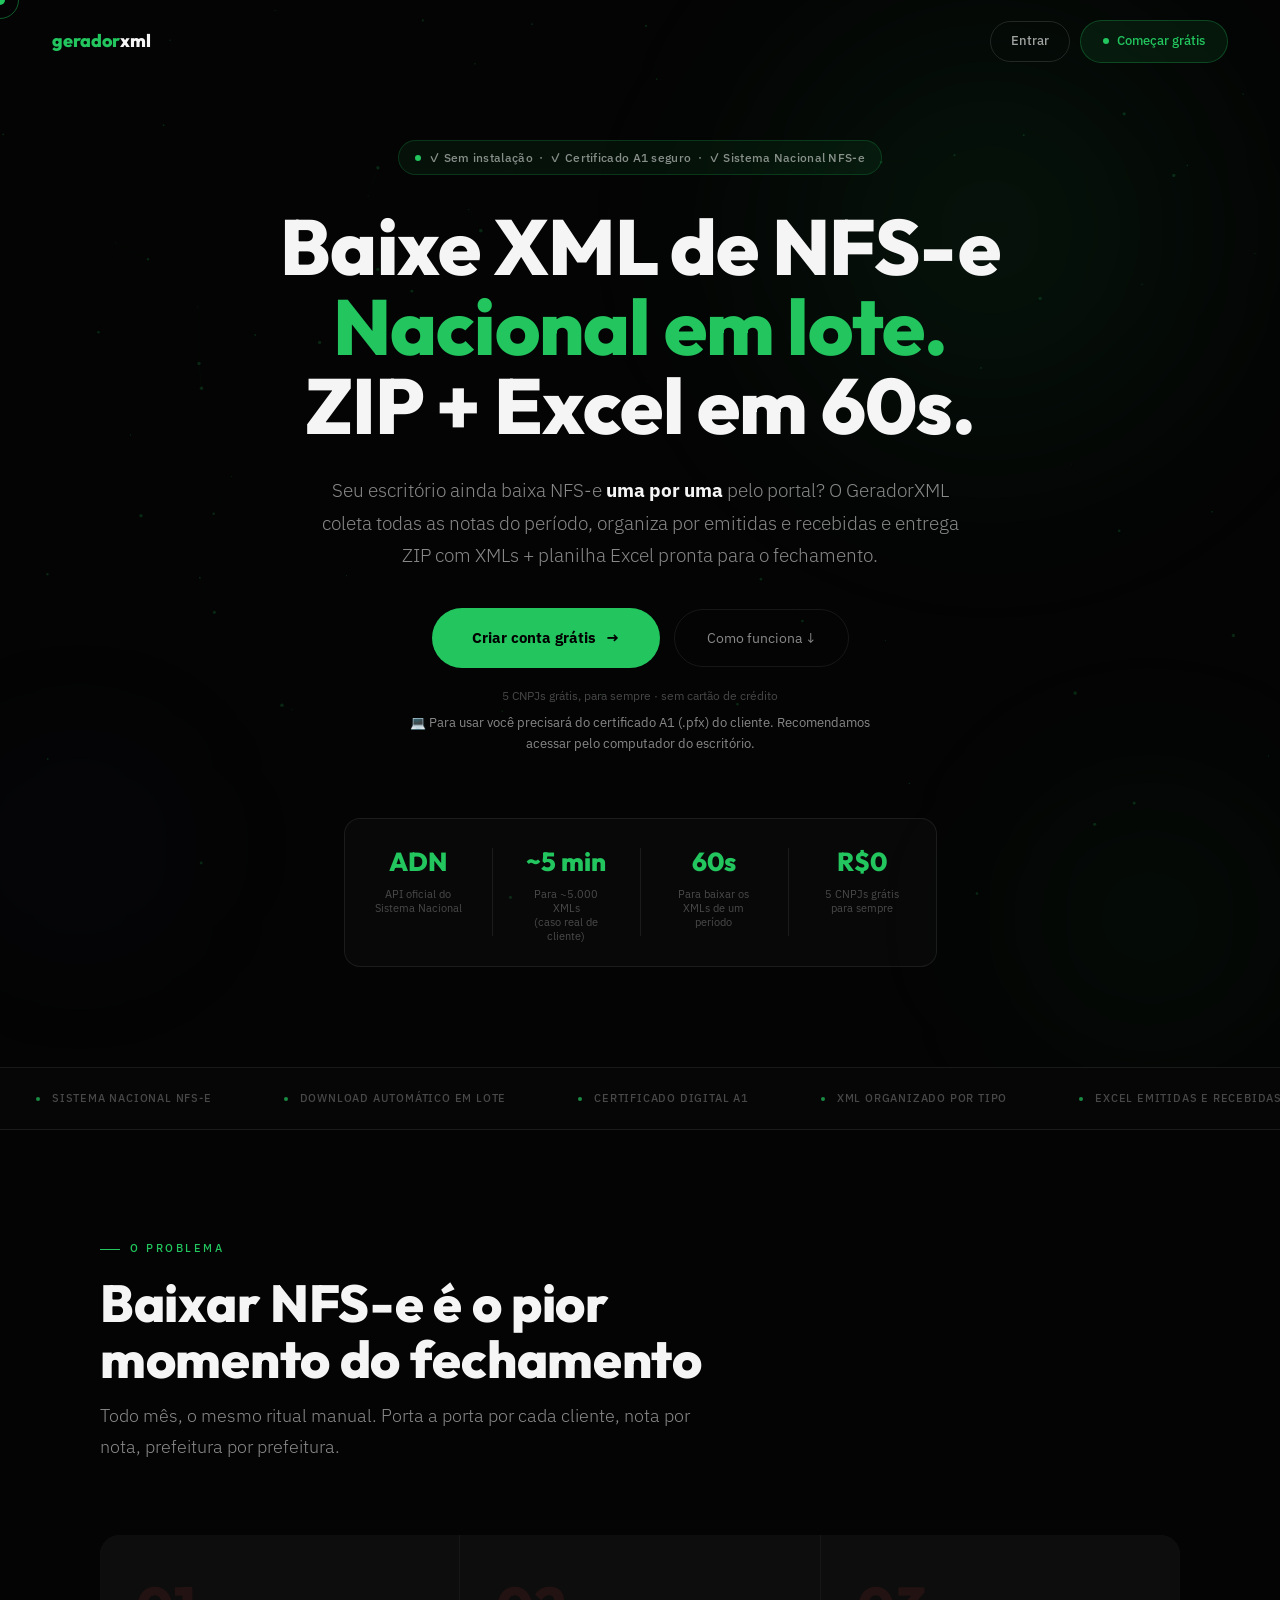
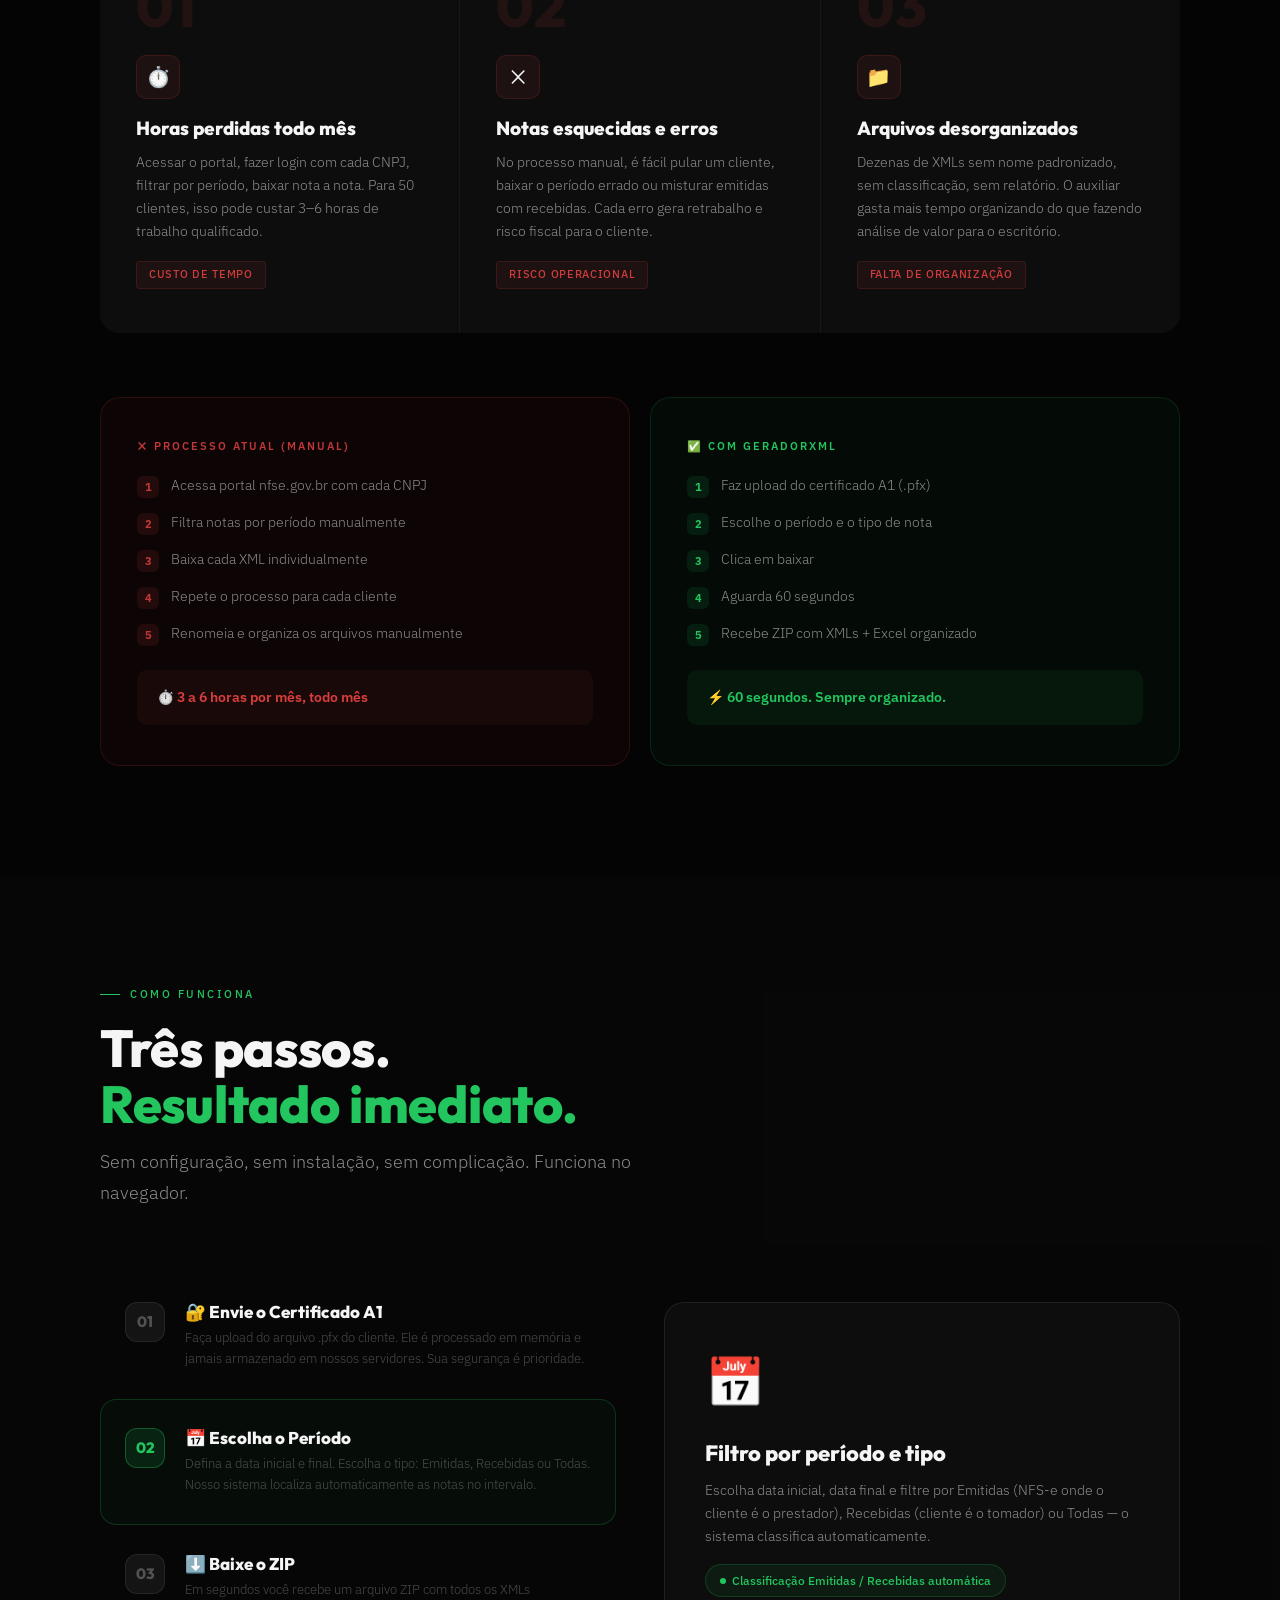
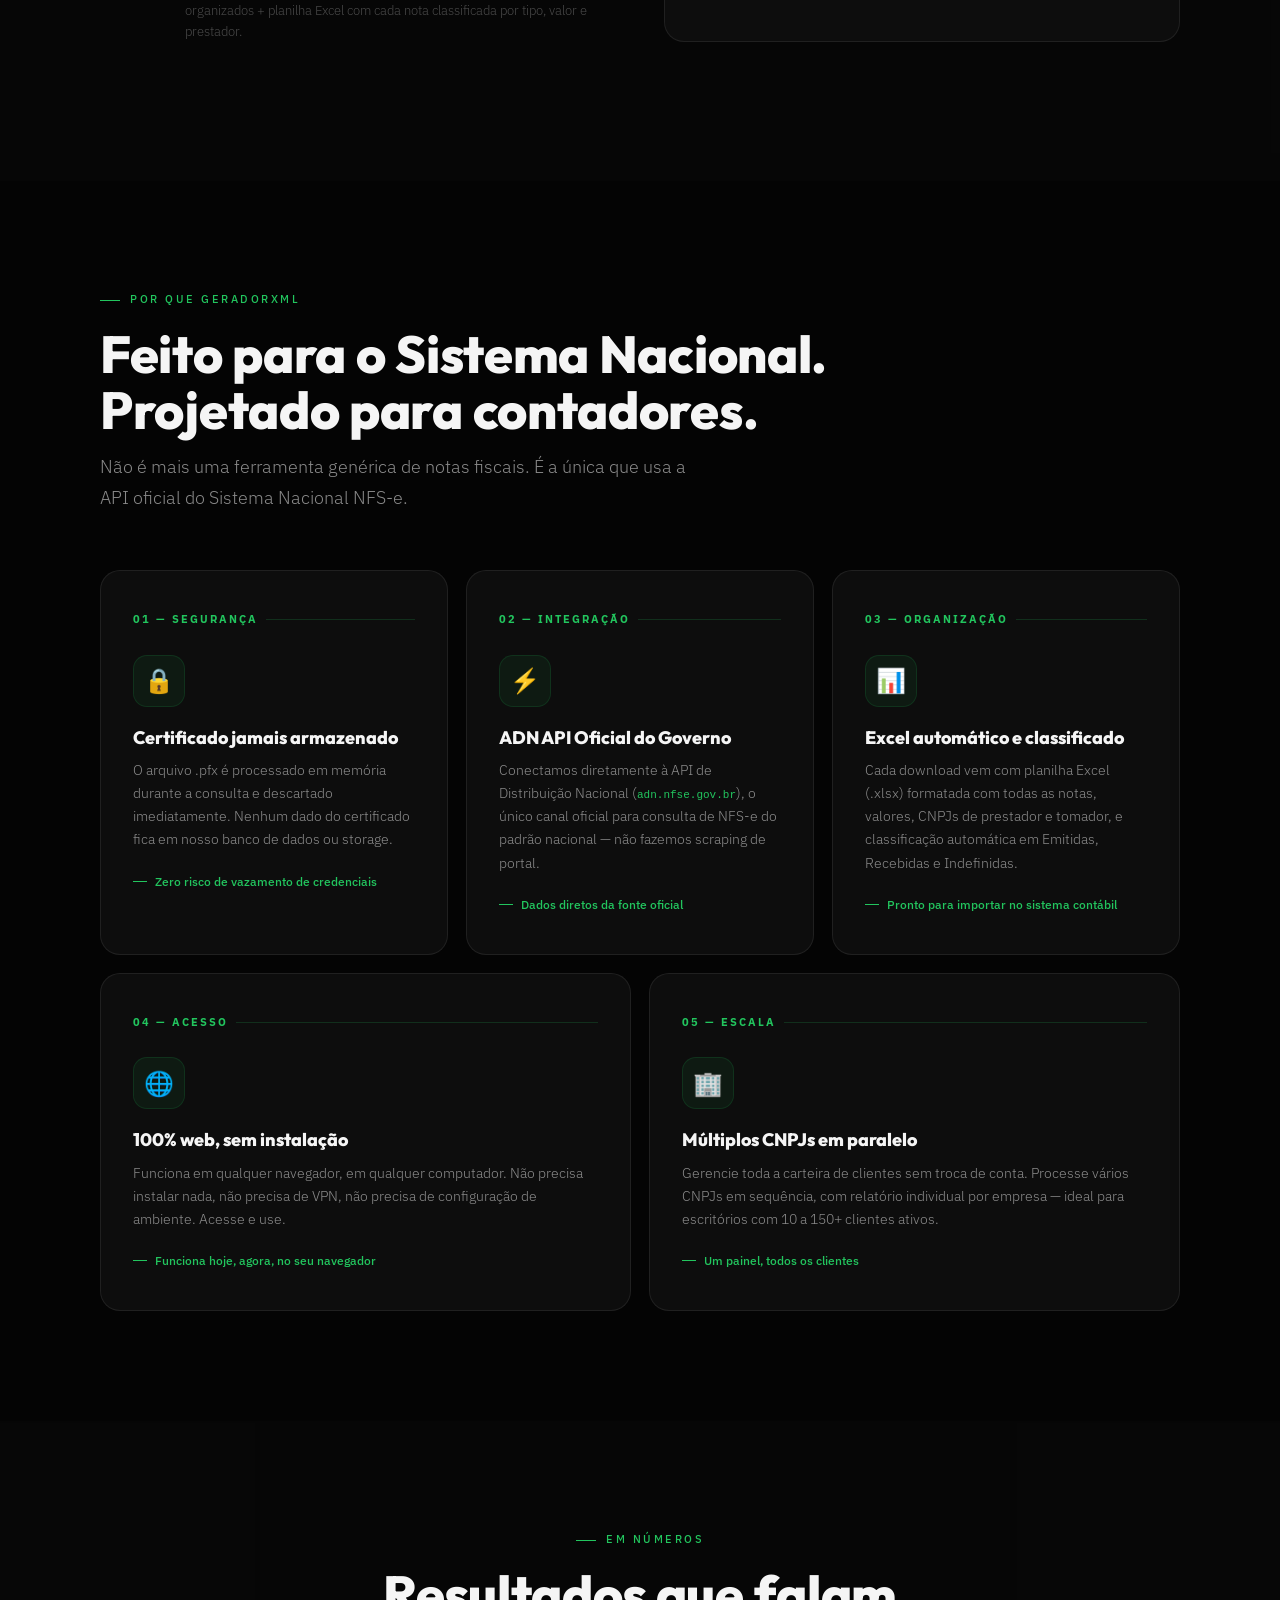
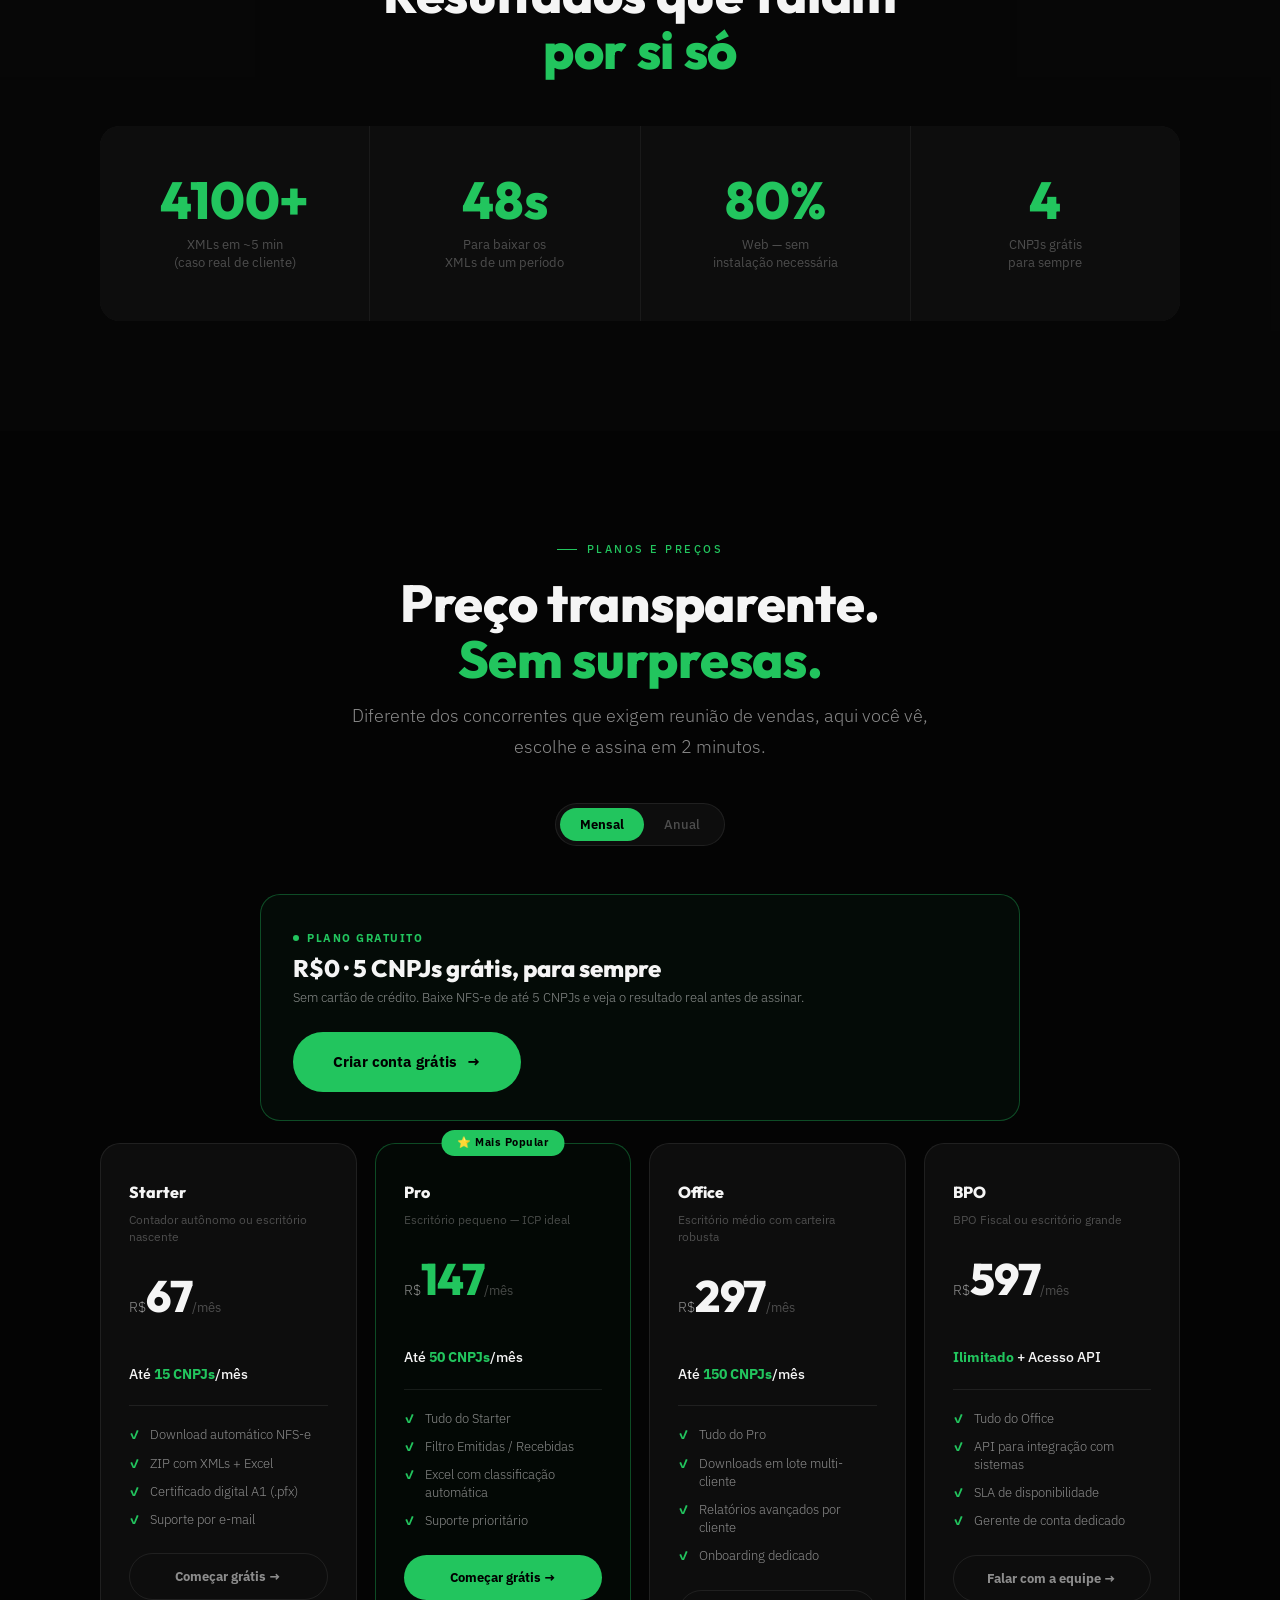
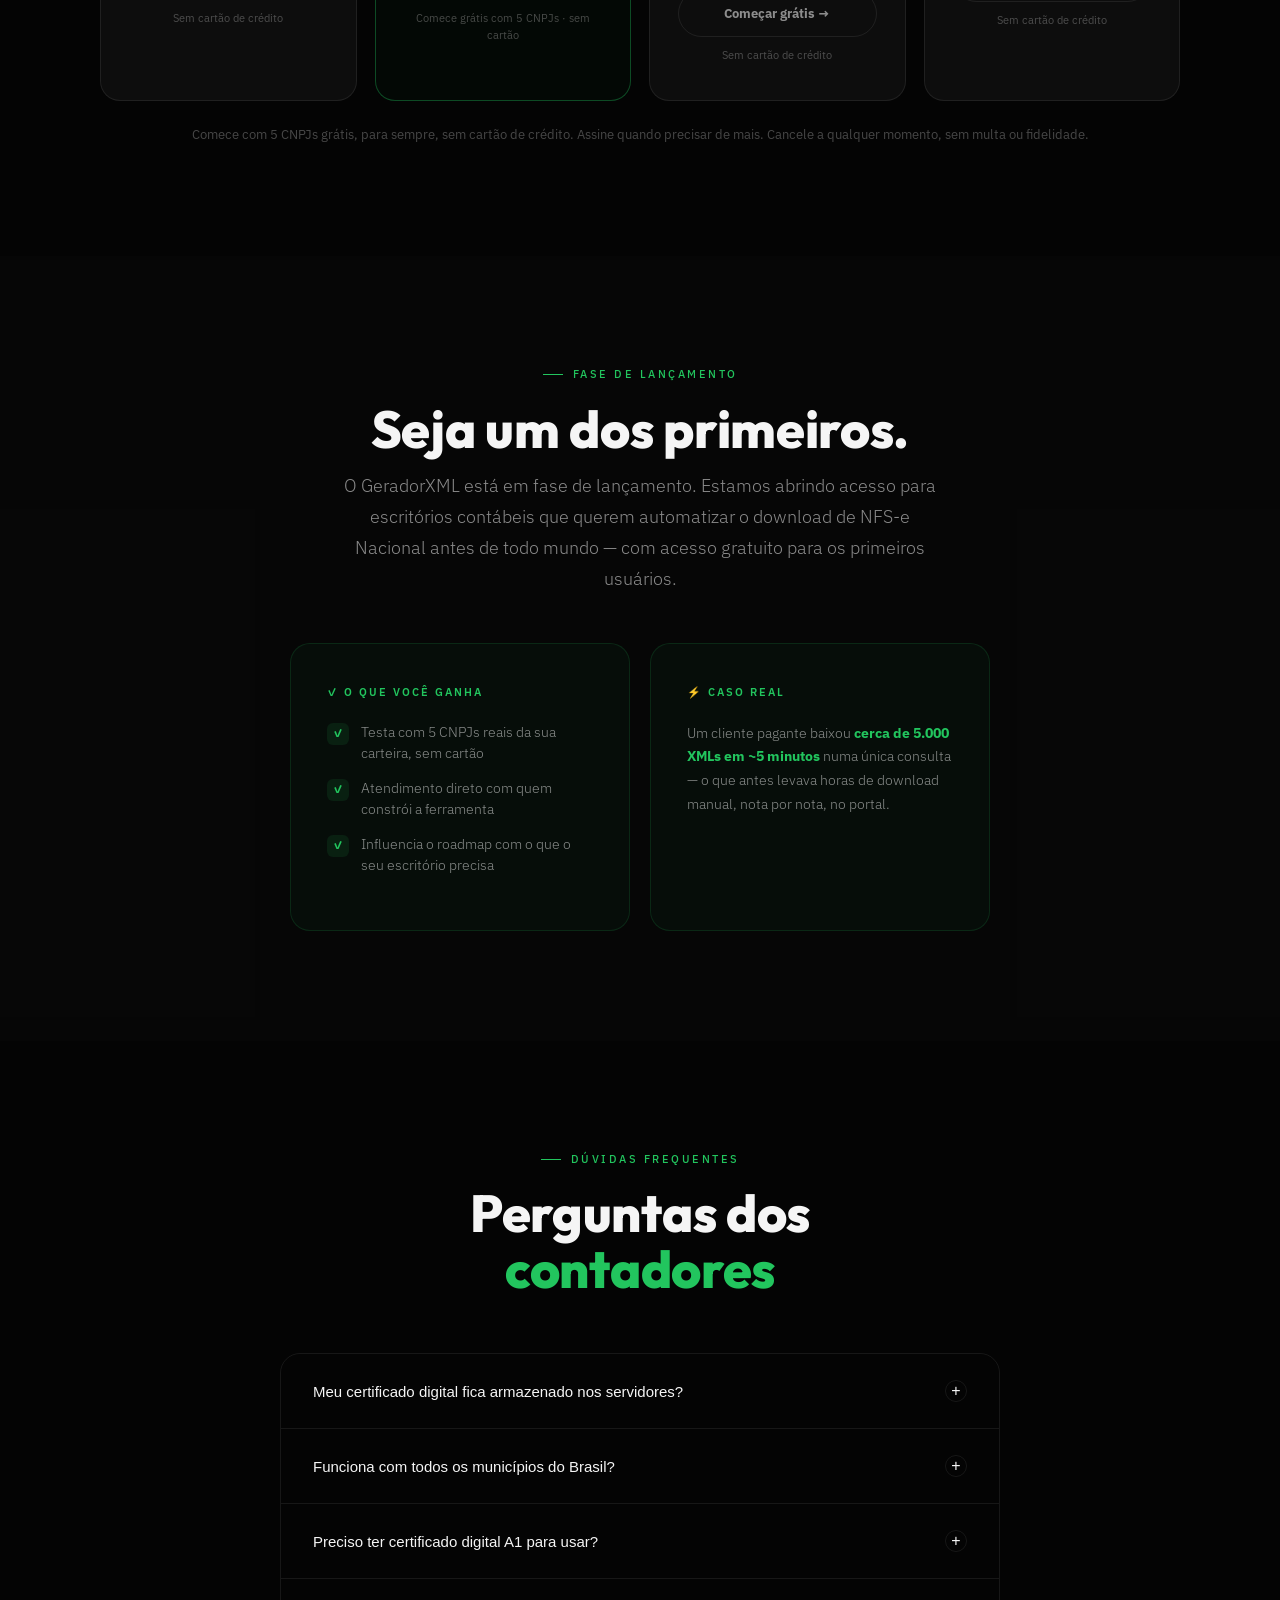
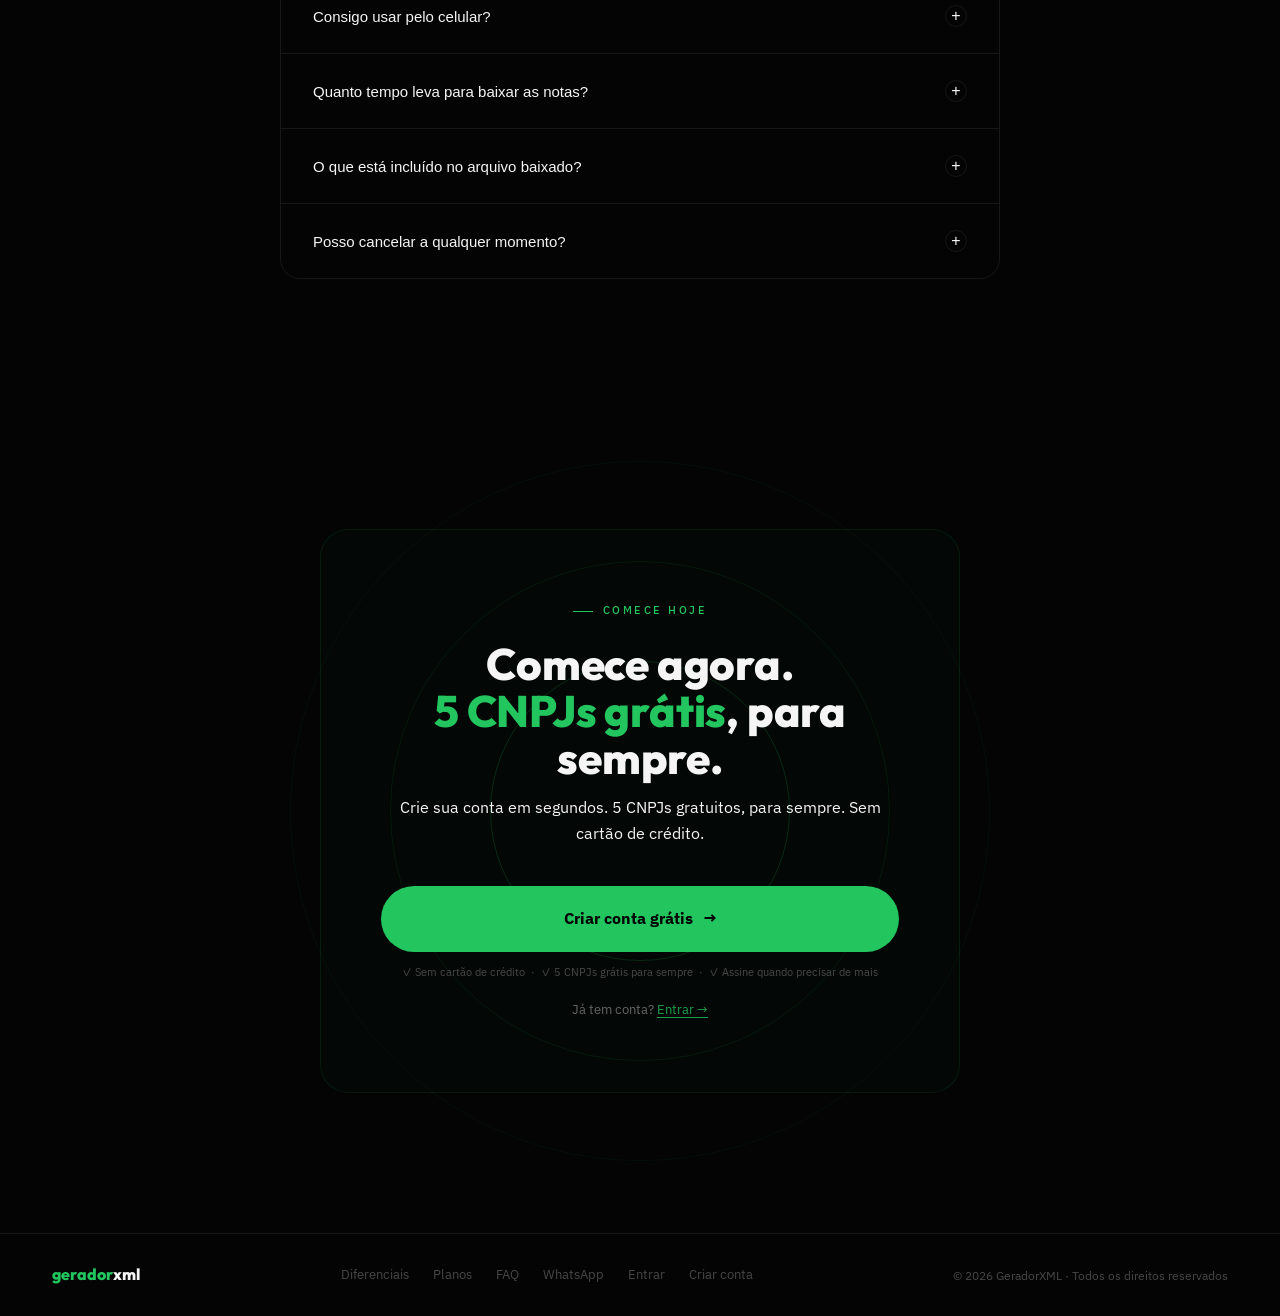
==== commit e0de81bf: "feat: freemium 5 CNPJs gratis para sempre (lifetime) + copy 100% revisada + admin reativar/exportar " ====
--- a/public/index.html
+++ b/public/index.html
@@ -374,7 +374,7 @@
     <a href="#como" class="btn-ghost">Como funciona ↓</a>
   </div>
 
-  <p class="hero-note">3 dias Grátis · 2 CNPJs incluídos · sem cartão de crédito</p>
+  <p class="hero-note">5 CNPJs grátis, para sempre · sem cartão de crédito</p>
   <p style="font-size:0.8rem;color:#888;margin-top:8px;position:relative;z-index:1;max-width:460px">
     💻 Para usar você precisará do certificado A1 (.pfx) do cliente.
     Recomendamos acessar pelo computador do escritório.
@@ -384,7 +384,7 @@
     <div class="si"><span class="si-n">ADN</span><div class="si-l">API oficial do<br/>Sistema Nacional</div></div>
     <div class="si"><span class="si-n">~5 min</span><div class="si-l">Para ~5.000 XMLs<br/>(caso real de cliente)</div></div>
     <div class="si"><span class="si-n">60s</span><div class="si-l">Para baixar os<br/>XMLs de um período</div></div>
-    <div class="si"><span class="si-n">R$67</span><div class="si-l">Para começar<br/>plano Starter</div></div>
+    <div class="si"><span class="si-n">R$0</span><div class="si-l">5 CNPJs grátis<br/>para sempre</div></div>
   </div>
 </section>
 
@@ -578,7 +578,7 @@
       <div class="nc"><span class="nc-v" data-target="5000" data-suffix="+">5000+</span><div class="nc-l">XMLs em ~5 min<br/>(caso real de cliente)</div></div>
       <div class="nc"><span class="nc-v" data-target="60" data-suffix="s">60s</span><div class="nc-l">Para baixar os<br/>XMLs de um período</div></div>
       <div class="nc"><span class="nc-v" data-target="100" data-suffix="%">100%</span><div class="nc-l">Web — sem<br/>instalação necessária</div></div>
-      <div class="nc"><span class="nc-v" data-target="3" data-suffix="">3</span><div class="nc-l">Dias grátis para<br/>testar sem risco</div></div>
+      <div class="nc"><span class="nc-v" data-target="5" data-suffix="">5</span><div class="nc-l">CNPJs grátis<br/>para sempre</div></div>
     </div>
   </div>
 </section>
@@ -596,6 +596,16 @@
         <button class="ptgl-btn" id="btn-anual" onclick="setPlano('anual')">Anual</button>
       </div>
       <span class="annual-badge" id="annual-badge" style="display:none">🎁 2 meses grátis</span>
+    </div>
+
+    <!-- Plano Gratuito (alavanca de cadastro) -->
+    <div class="rv d3" style="max-width:760px;margin:0 auto 22px;border:1px solid rgba(34,197,94,.35);background:rgba(34,197,94,.04);border-radius:20px;padding:28px 32px;display:flex;align-items:center;justify-content:space-between;gap:24px;flex-wrap:wrap">
+      <div style="text-align:left">
+        <div style="display:inline-flex;align-items:center;gap:8px;font-size:11px;font-weight:700;letter-spacing:1.5px;text-transform:uppercase;color:var(--g);margin-bottom:8px"><span class="ndot"></span>Plano Gratuito</div>
+        <div style="font-family:'Outfit',sans-serif;font-weight:800;font-size:24px;line-height:1.1">R$0 · 5 CNPJs grátis, para sempre</div>
+        <div style="font-size:13px;color:var(--tm);font-weight:300;margin-top:6px">Sem cartão de crédito. Baixe NFS-e de até 5 CNPJs e veja o resultado real antes de assinar.</div>
+      </div>
+      <a href="/register" class="btn-main" style="white-space:nowrap">Criar conta grátis <span class="arr">→</span></a>
     </div>
 
     <div class="plans-grid rv d3">
@@ -612,7 +622,7 @@
         <div class="plan-feature">Download automático NFS-e</div>
         <div class="plan-feature">ZIP com XMLs + Excel</div>
         <div class="plan-feature">Certificado digital A1 (.pfx)</div>
-        <div class="plan-feature">2 CNPJs gratuitos incluídos</div>
+        <div class="plan-feature">Suporte por e-mail</div>
         <button class="plan-cta plan-cta-ghost" onclick="verPlano('Starter');window.location.href='/register'">Começar grátis →</button>
         <div class="plan-trial">Sem cartão de crédito</div>
       </div>
@@ -633,7 +643,7 @@
         <div class="plan-feature">Excel com classificação automática</div>
         <div class="plan-feature">Suporte prioritário</div>
         <button class="plan-cta plan-cta-main" onclick="verPlano('Pro');window.location.href='/register'">Começar grátis →</button>
-        <div class="plan-trial">Comece grátis com 2 CNPJs · sem cartão</div>
+        <div class="plan-trial">Comece grátis com 5 CNPJs · sem cartão</div>
       </div>
 
       <!-- Office -->
@@ -672,7 +682,7 @@
         <div class="plan-trial">Sem cartão de crédito</div>
       </div>
     </div>
-    <p class="rv d4" style="text-align:center;font-size:13px;color:var(--td);margin-top:24px">Comece com 3 dias grátis e 2 CNPJs incluídos, sem cartão de crédito. Assine quando precisar de mais. Cancele a qualquer momento, sem multa ou fidelidade.</p>
+    <p class="rv d4" style="text-align:center;font-size:13px;color:var(--td);margin-top:24px">Comece com 5 CNPJs grátis, para sempre, sem cartão de crédito. Assine quando precisar de mais. Cancele a qualquer momento, sem multa ou fidelidade.</p>
   </div>
 </section>
 
@@ -690,7 +700,7 @@
     <div class="ad-wrap" style="grid-template-columns:1fr 1fr;max-width:700px;margin:48px auto 0;text-align:left">
       <div class="ad-box ad-depois rv d1">
         <div class="ad-label">✓ O que você ganha</div>
-        <div class="ad-step"><div class="ad-step-ico">✓</div>Testa com 2 CNPJs reais da sua carteira, sem cartão</div>
+        <div class="ad-step"><div class="ad-step-ico">✓</div>Testa com 5 CNPJs reais da sua carteira, sem cartão</div>
         <div class="ad-step"><div class="ad-step-ico">✓</div>Atendimento direto com quem constrói a ferramenta</div>
         <div class="ad-step"><div class="ad-step-ico">✓</div>Influencia o roadmap com o que o seu escritório precisa</div>
       </div>
@@ -753,8 +763,8 @@
   </div>
   <div class="fcta-box rv">
     <p class="sl" style="justify-content:center;margin-bottom:20px">Comece Hoje</p>
-    <h2>Comece agora.<br/><em>3 dias Grátis</em>, 2 CNPJs.</h2>
-    <p class="sub">Crie sua conta em segundos. 2 CNPJs gratuitos por 3 dias. Sem cartão de crédito.</p>
+    <h2>Comece agora.<br/><em>5 CNPJs grátis</em>, para sempre.</h2>
+    <p class="sub">Crie sua conta em segundos. 5 CNPJs gratuitos, para sempre. Sem cartão de crédito.</p>
     <div class="cta-form" style="display:none">
       <input type="text" id="f-nome" placeholder="Nome completo" autocomplete="name"/>
       <input type="email" id="f-email" placeholder="E-mail profissional" autocomplete="email"/>
@@ -768,7 +778,7 @@
       </select>
     </div>
     <a href="/register" class="btn-main btn-main--lg" style="text-decoration:none;display:inline-flex">Criar conta grátis <span class="arr">→</span></a>
-    <p class="fcta-micro">✓ Sem cartão de crédito &nbsp;·&nbsp; ✓ 3 dias grátis com 2 CNPJs &nbsp;·&nbsp; ✓ Assine quando precisar de mais</p>
+    <p class="fcta-micro">✓ Sem cartão de crédito &nbsp;·&nbsp; ✓ 5 CNPJs grátis para sempre &nbsp;·&nbsp; ✓ Assine quando precisar de mais</p>
     <p style="margin-top:18px;font-size:13px;color:rgba(245,245,245,.4)">Já tem conta? <a href="/login" style="color:rgba(34,197,94,.8);text-decoration:underline;text-underline-offset:3px">Entrar →</a></p>
   </div>
 </section>
@@ -976,7 +986,7 @@
   }
   const numero='5551981355066';
   const msg=encodeURIComponent(
-    `Olá! Quero começar o trial do GeradorXML.\n\n` +
+    `Olá! Quero começar no GeradorXML (plano gratuito).\n\n` +
     `📛 Nome: ${nome}\n` +
     `📧 E-mail: ${email||'—'}\n` +
     `📱 WhatsApp: ${wpp}\n` +
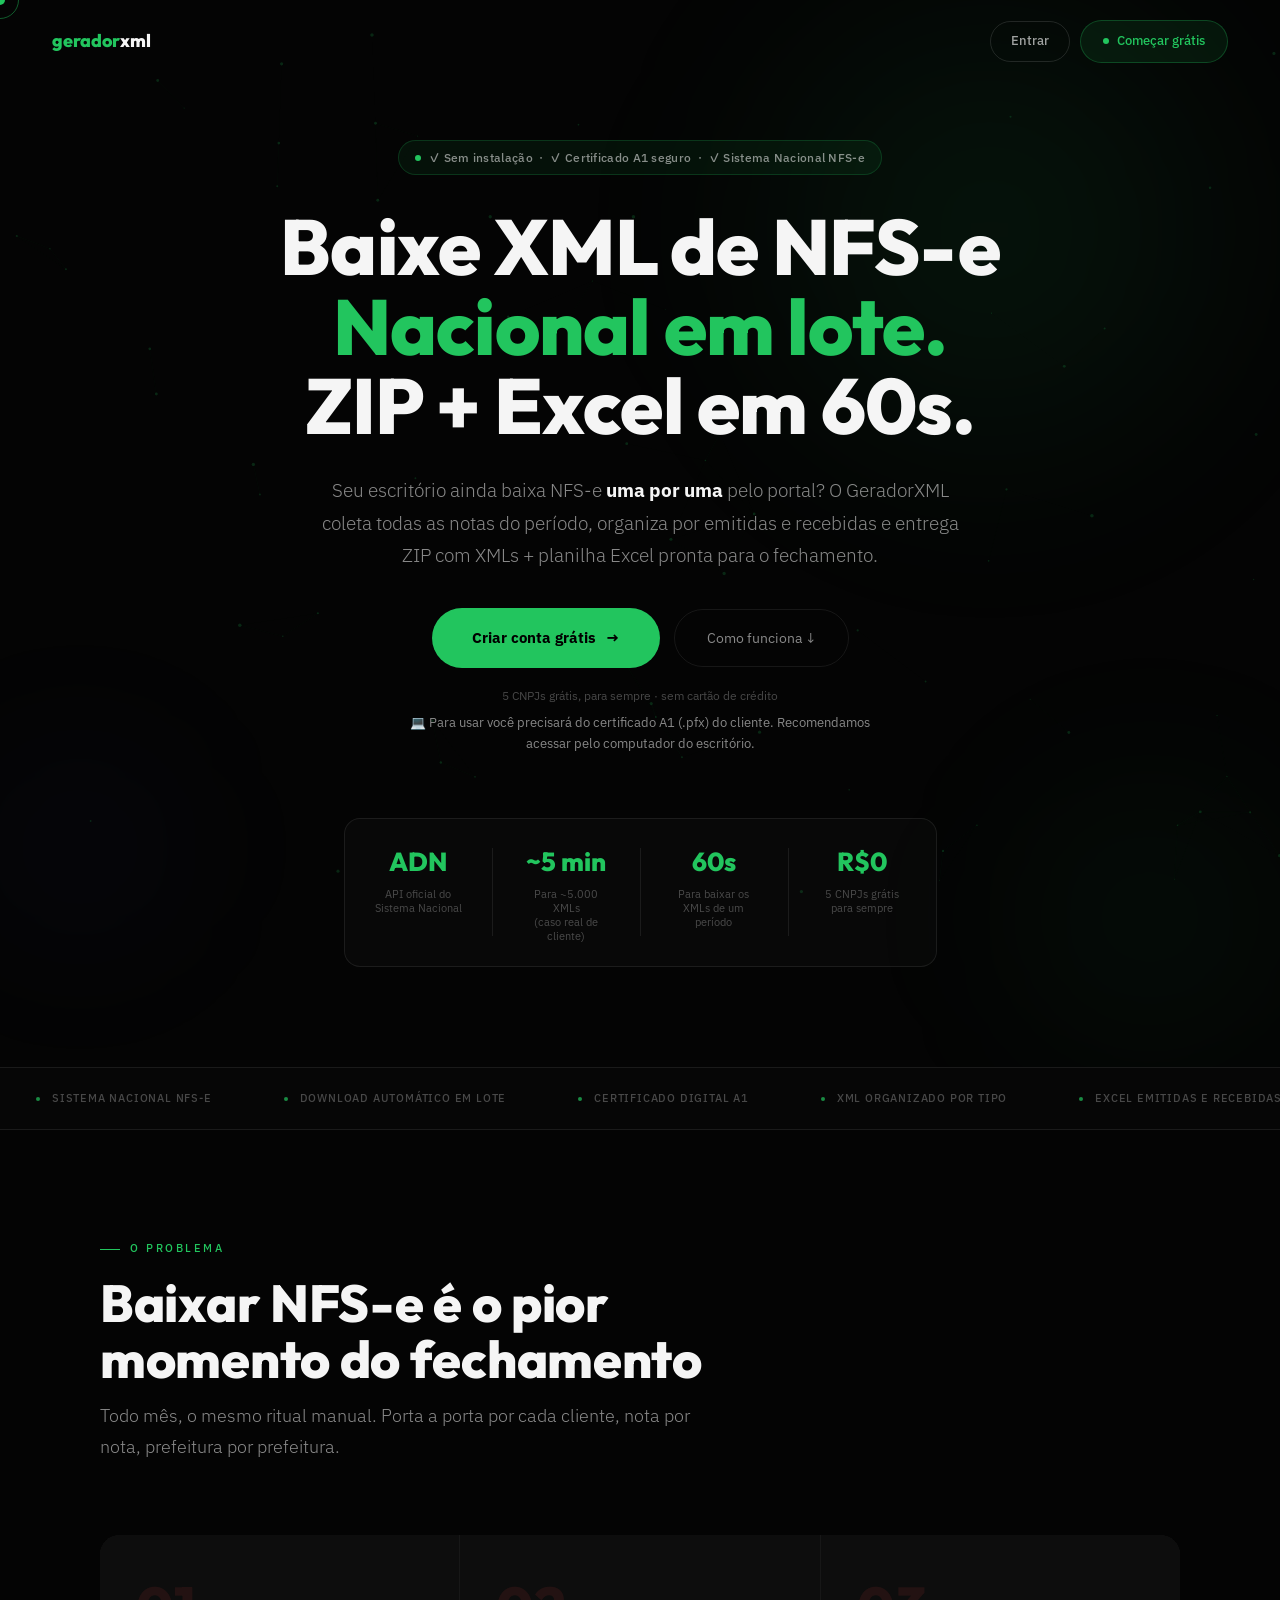
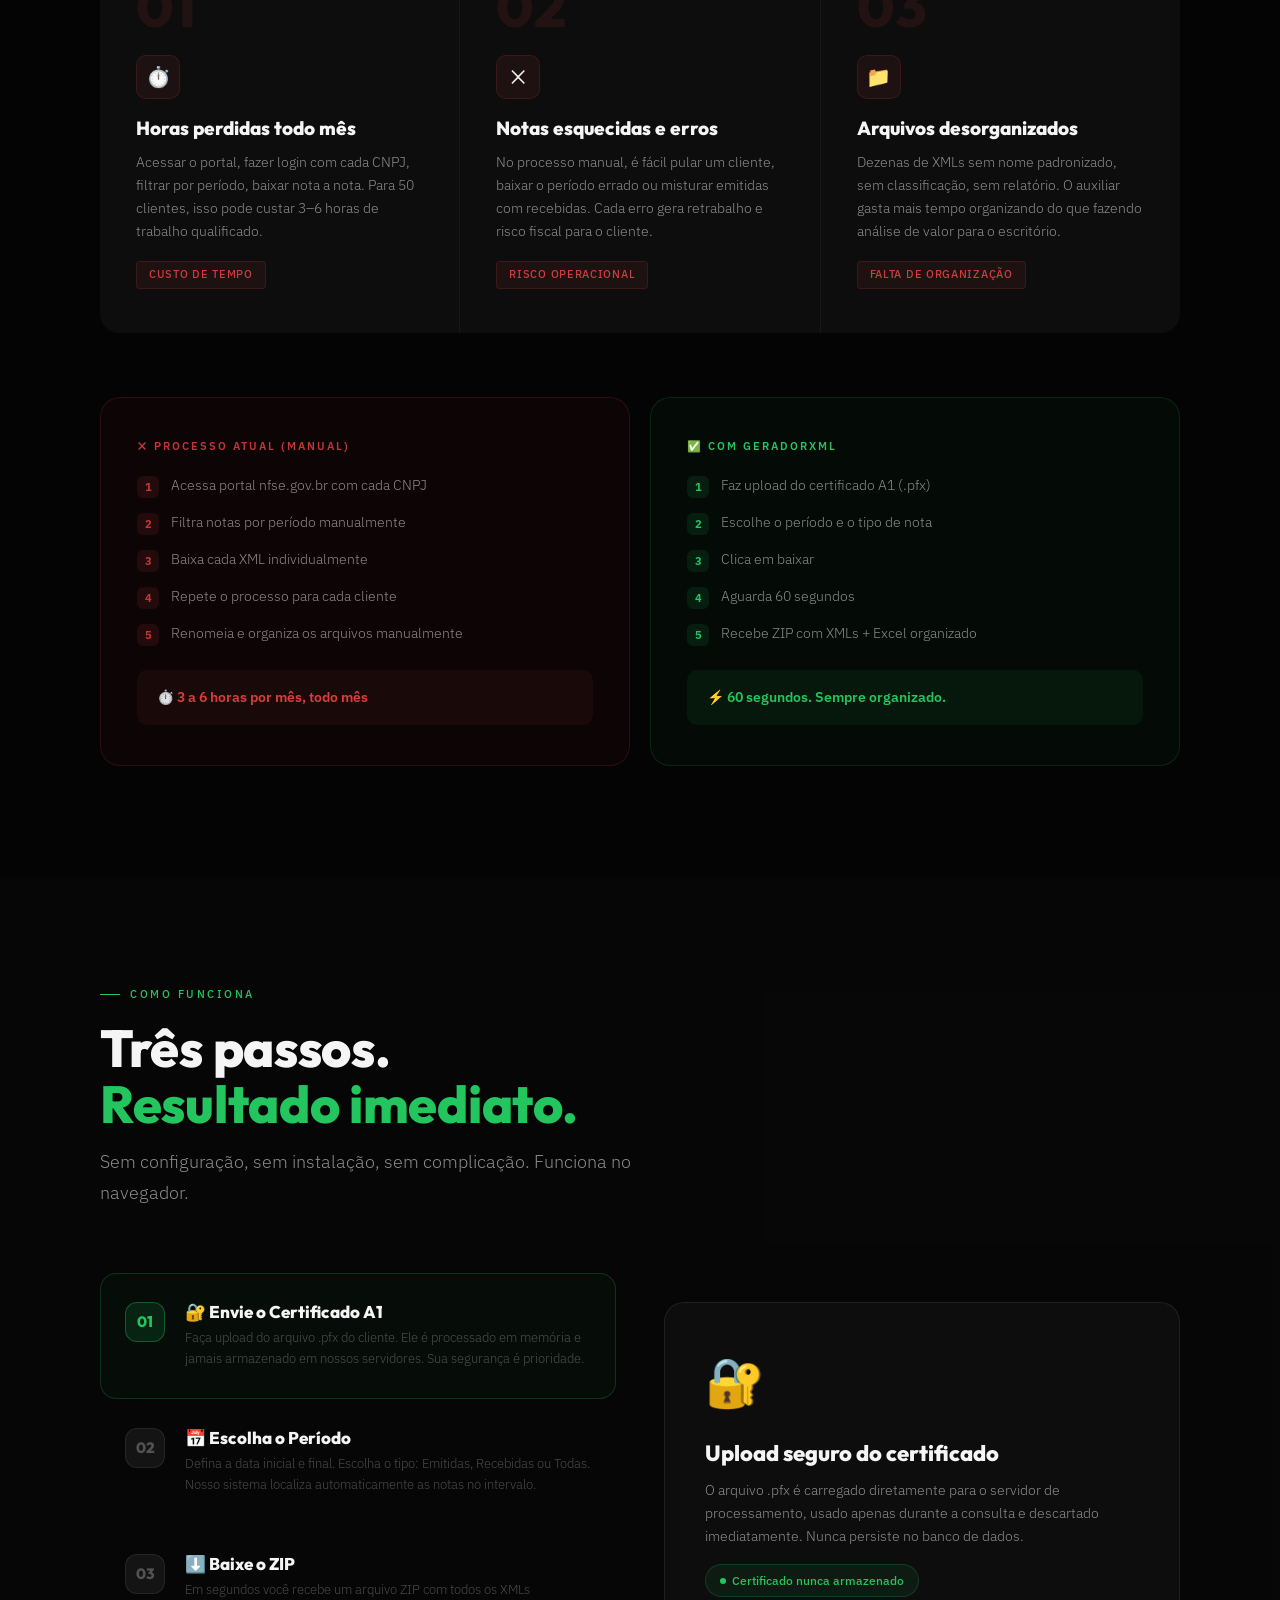
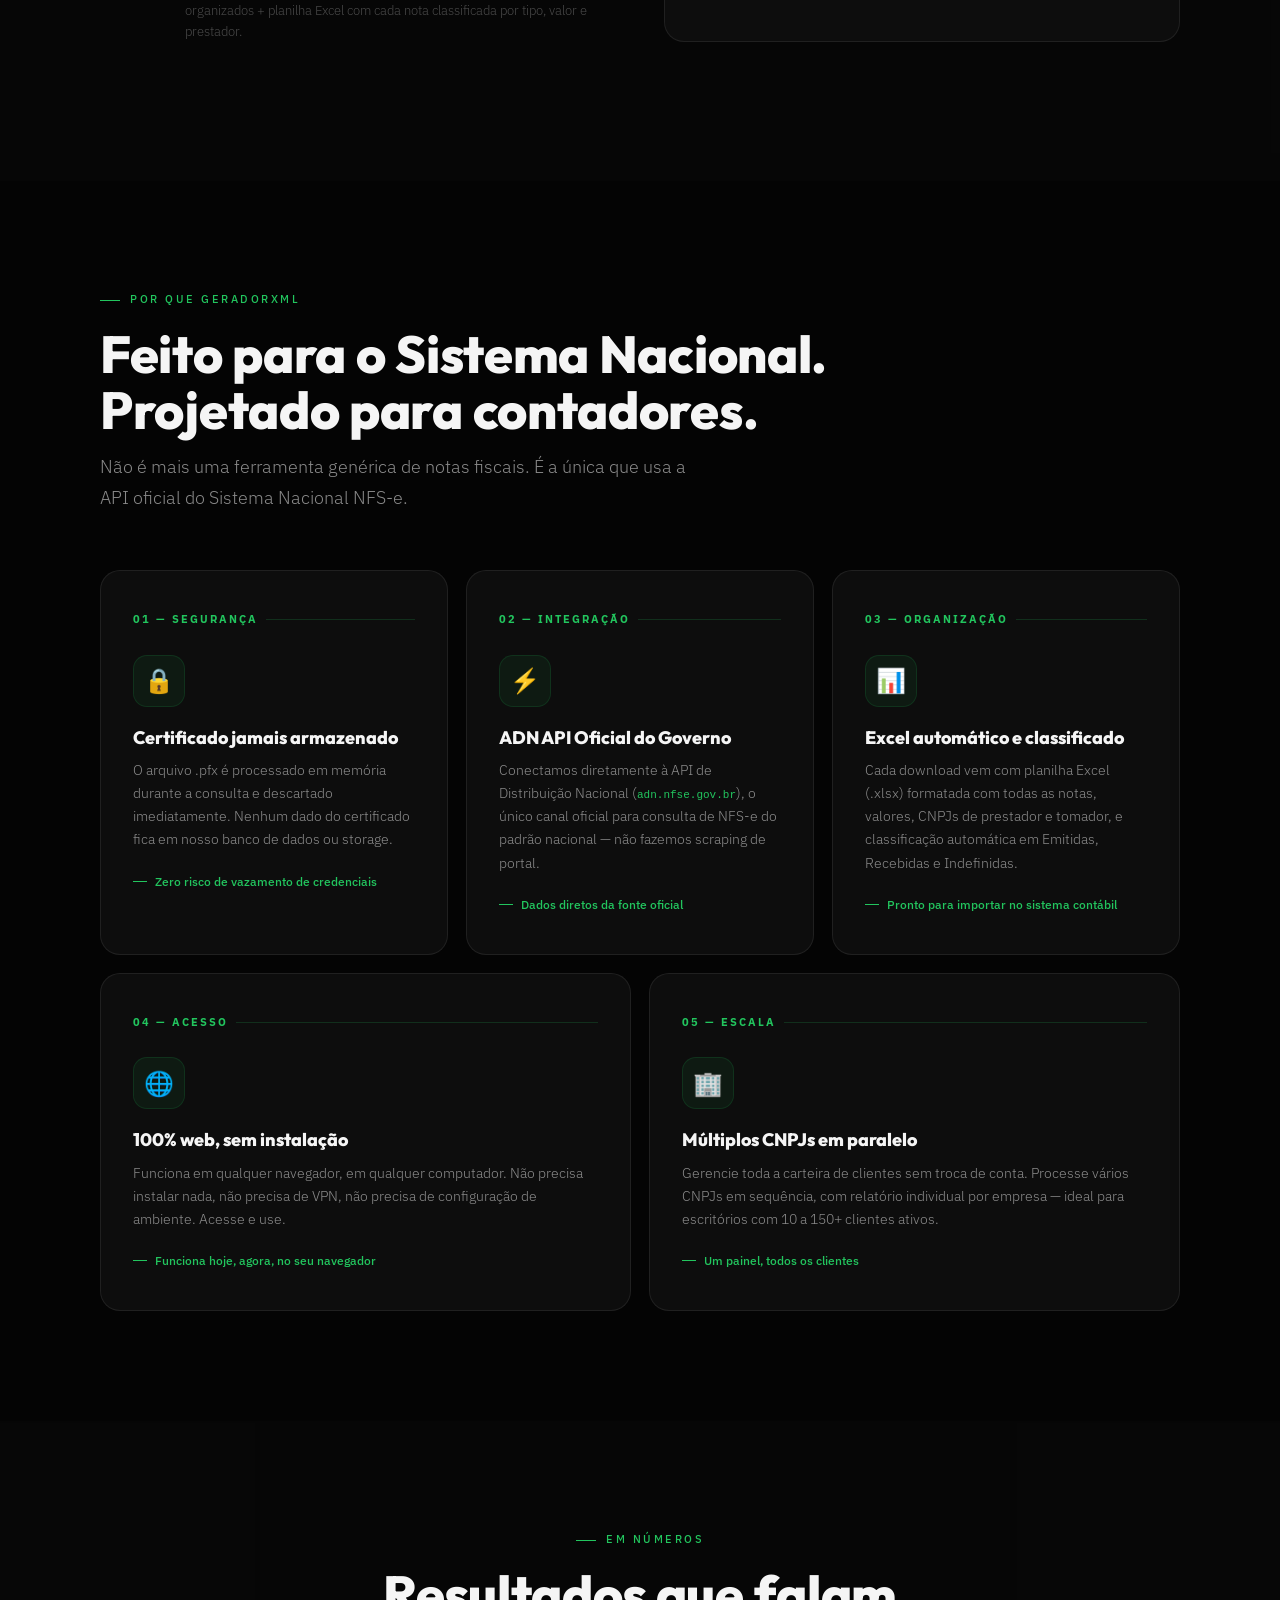
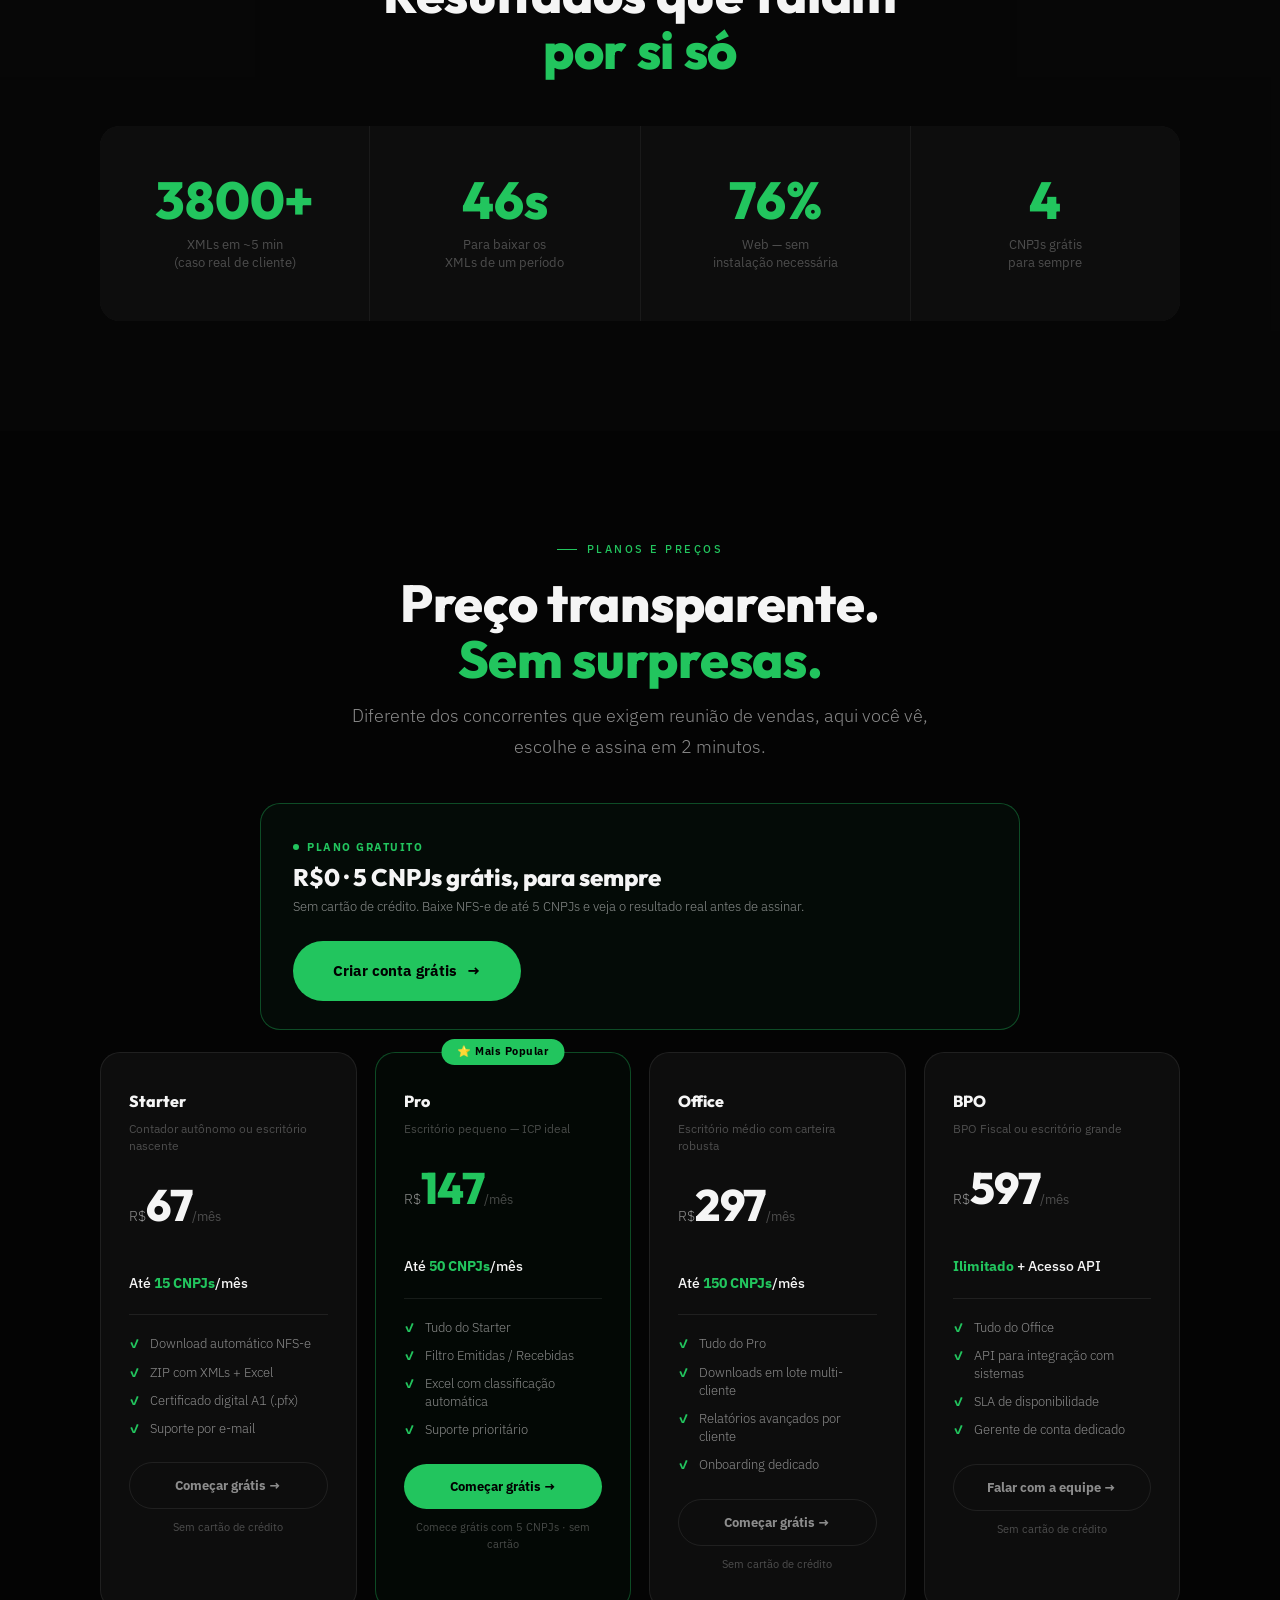
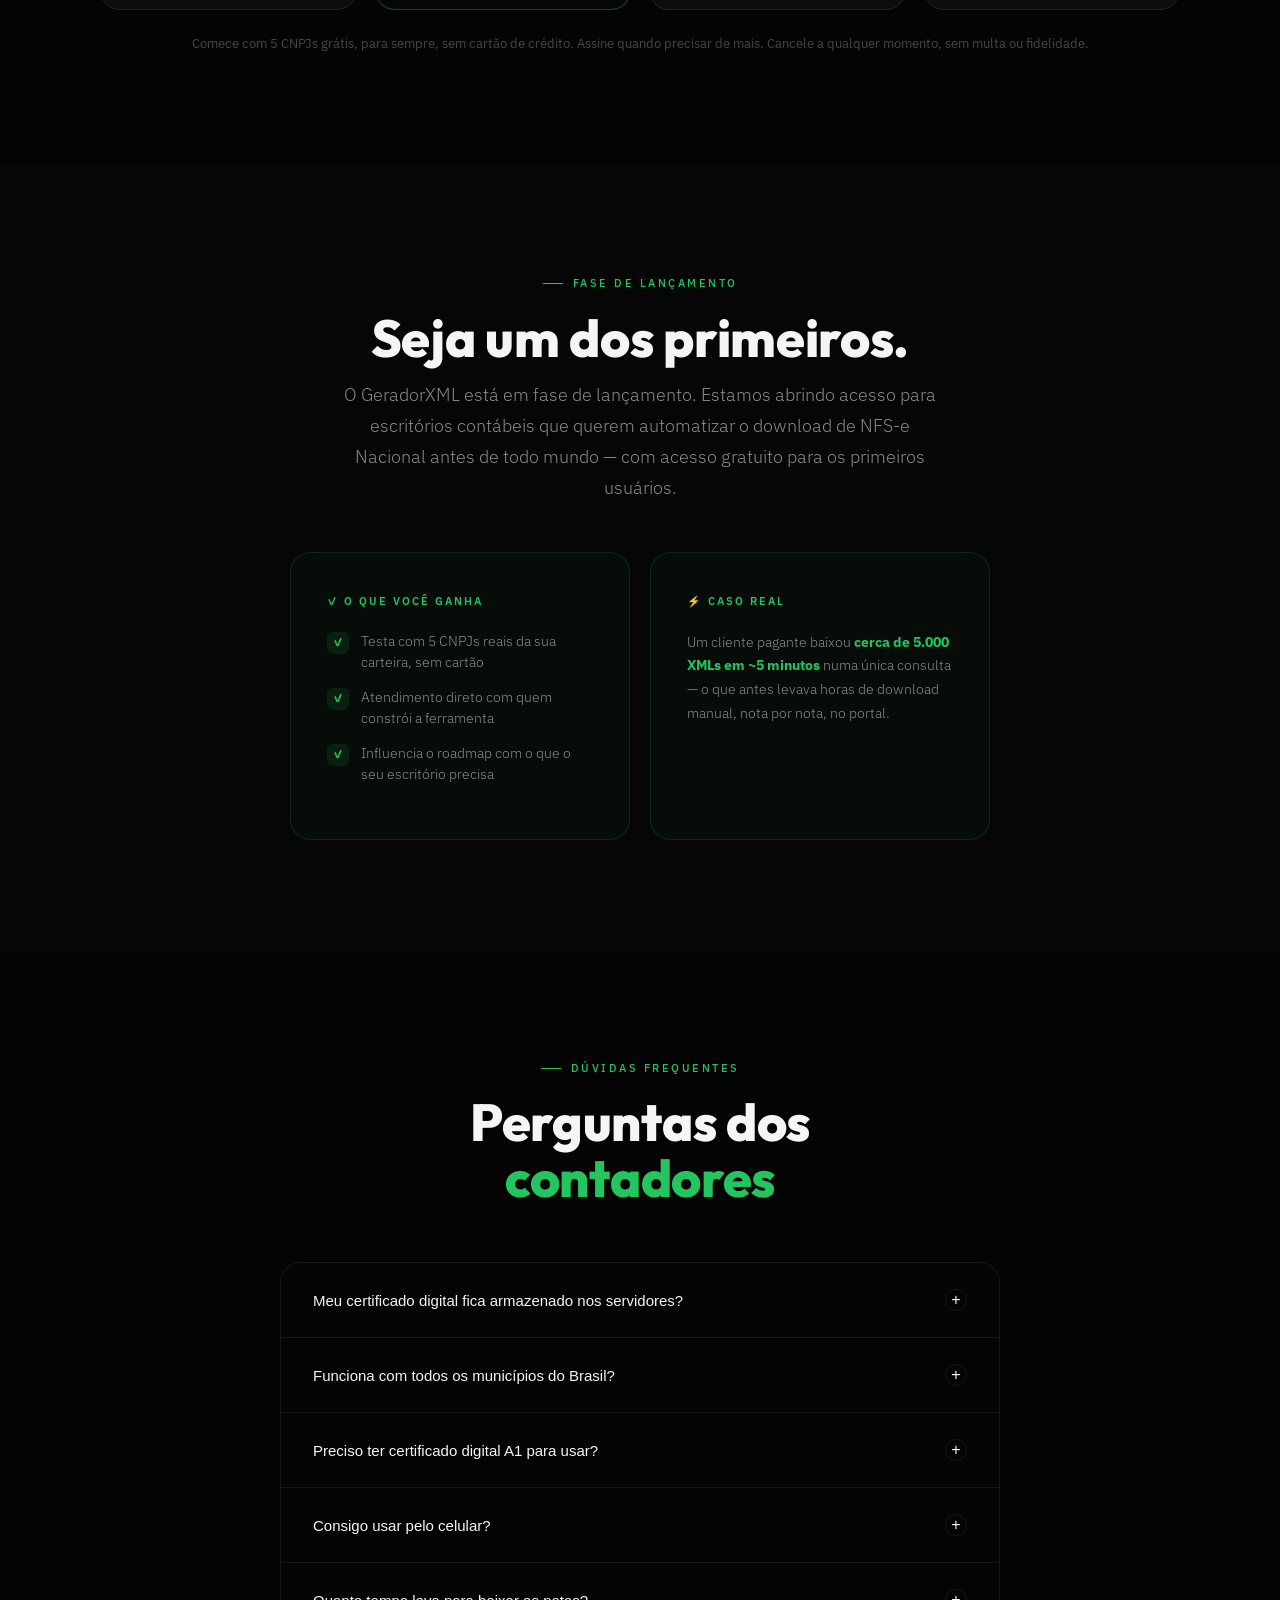
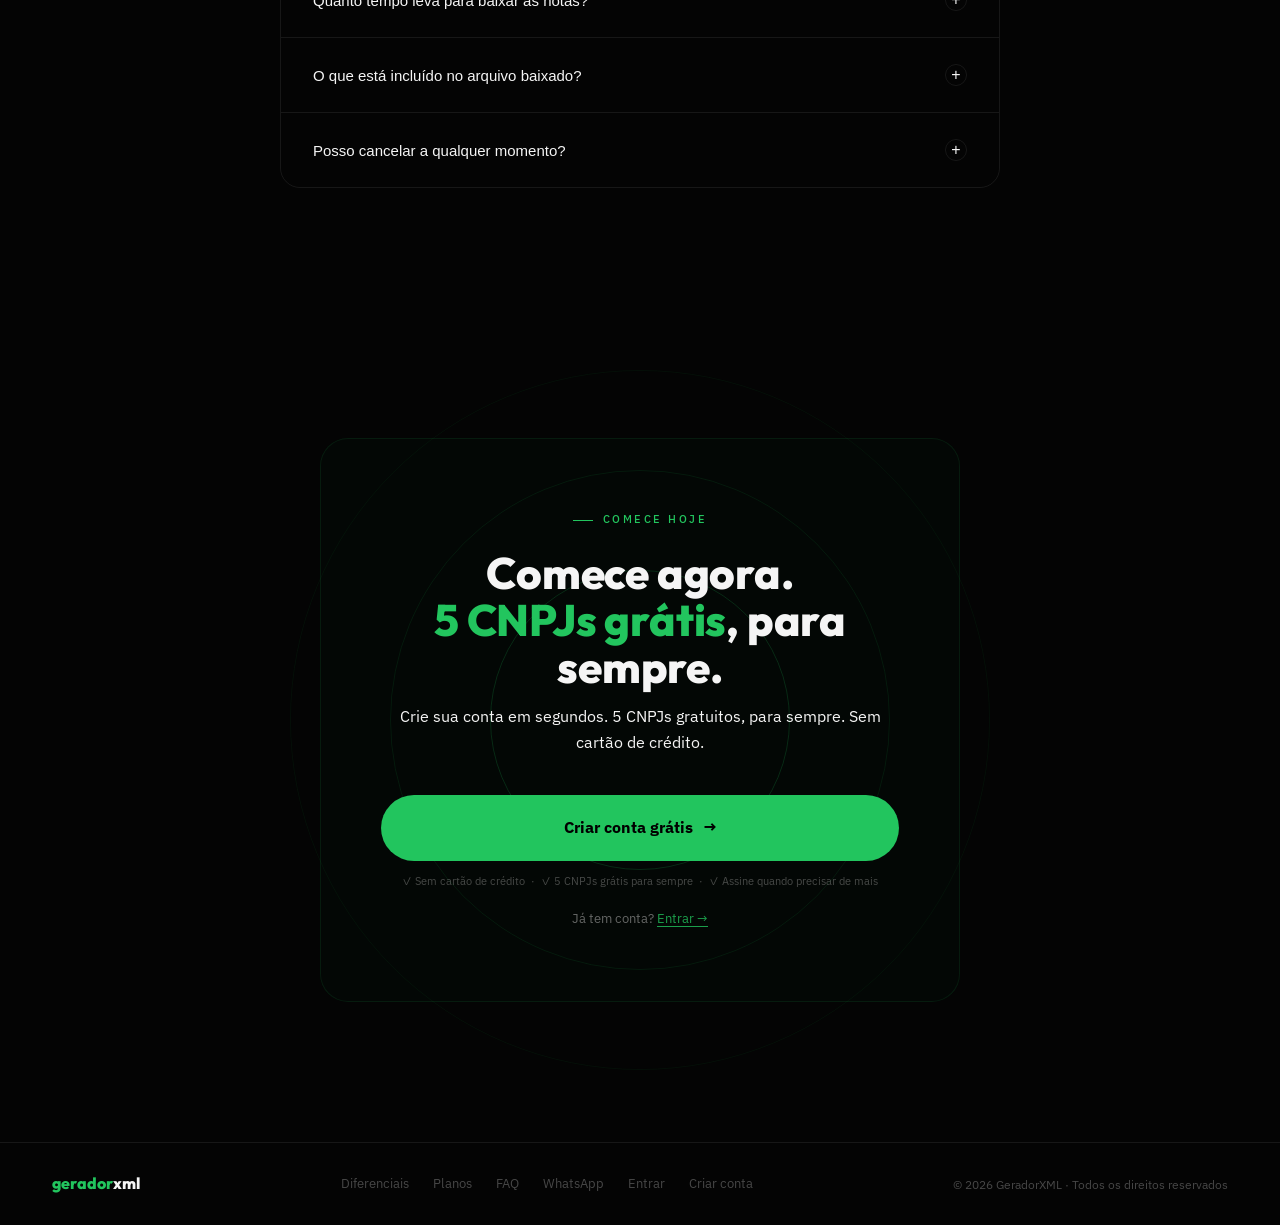
==== commit 6eb1077b: "fix: remove cosmetic annual toggle (no annual price exists; checkout is monthly-only)" ====
--- a/public/index.html
+++ b/public/index.html
@@ -590,13 +590,7 @@
     <h2 class="sh rv d1" style="text-align:center">Preço transparente.<br/><em style="color:var(--g);font-style:normal">Sem surpresas.</em></h2>
     <p class="ssub rv d2" style="text-align:center;margin:14px auto 0">Diferente dos concorrentes que exigem reunião de vendas, aqui você vê, escolhe e assina em 2 minutos.</p>
 
-    <div class="price-toggle-wrap rv d3">
-      <div class="ptgl">
-        <button class="ptgl-btn on" id="btn-mensal" onclick="setPlano('mensal')">Mensal</button>
-        <button class="ptgl-btn" id="btn-anual" onclick="setPlano('anual')">Anual</button>
-      </div>
-      <span class="annual-badge" id="annual-badge" style="display:none">🎁 2 meses grátis</span>
-    </div>
+    <div style="margin-top:40px"></div>
 
     <!-- Plano Gratuito (alavanca de cadastro) -->
     <div class="rv d3" style="max-width:760px;margin:0 auto 22px;border:1px solid rgba(34,197,94,.35);background:rgba(34,197,94,.04);border-radius:20px;padding:28px 32px;display:flex;align-items:center;justify-content:space-between;gap:24px;flex-wrap:wrap">
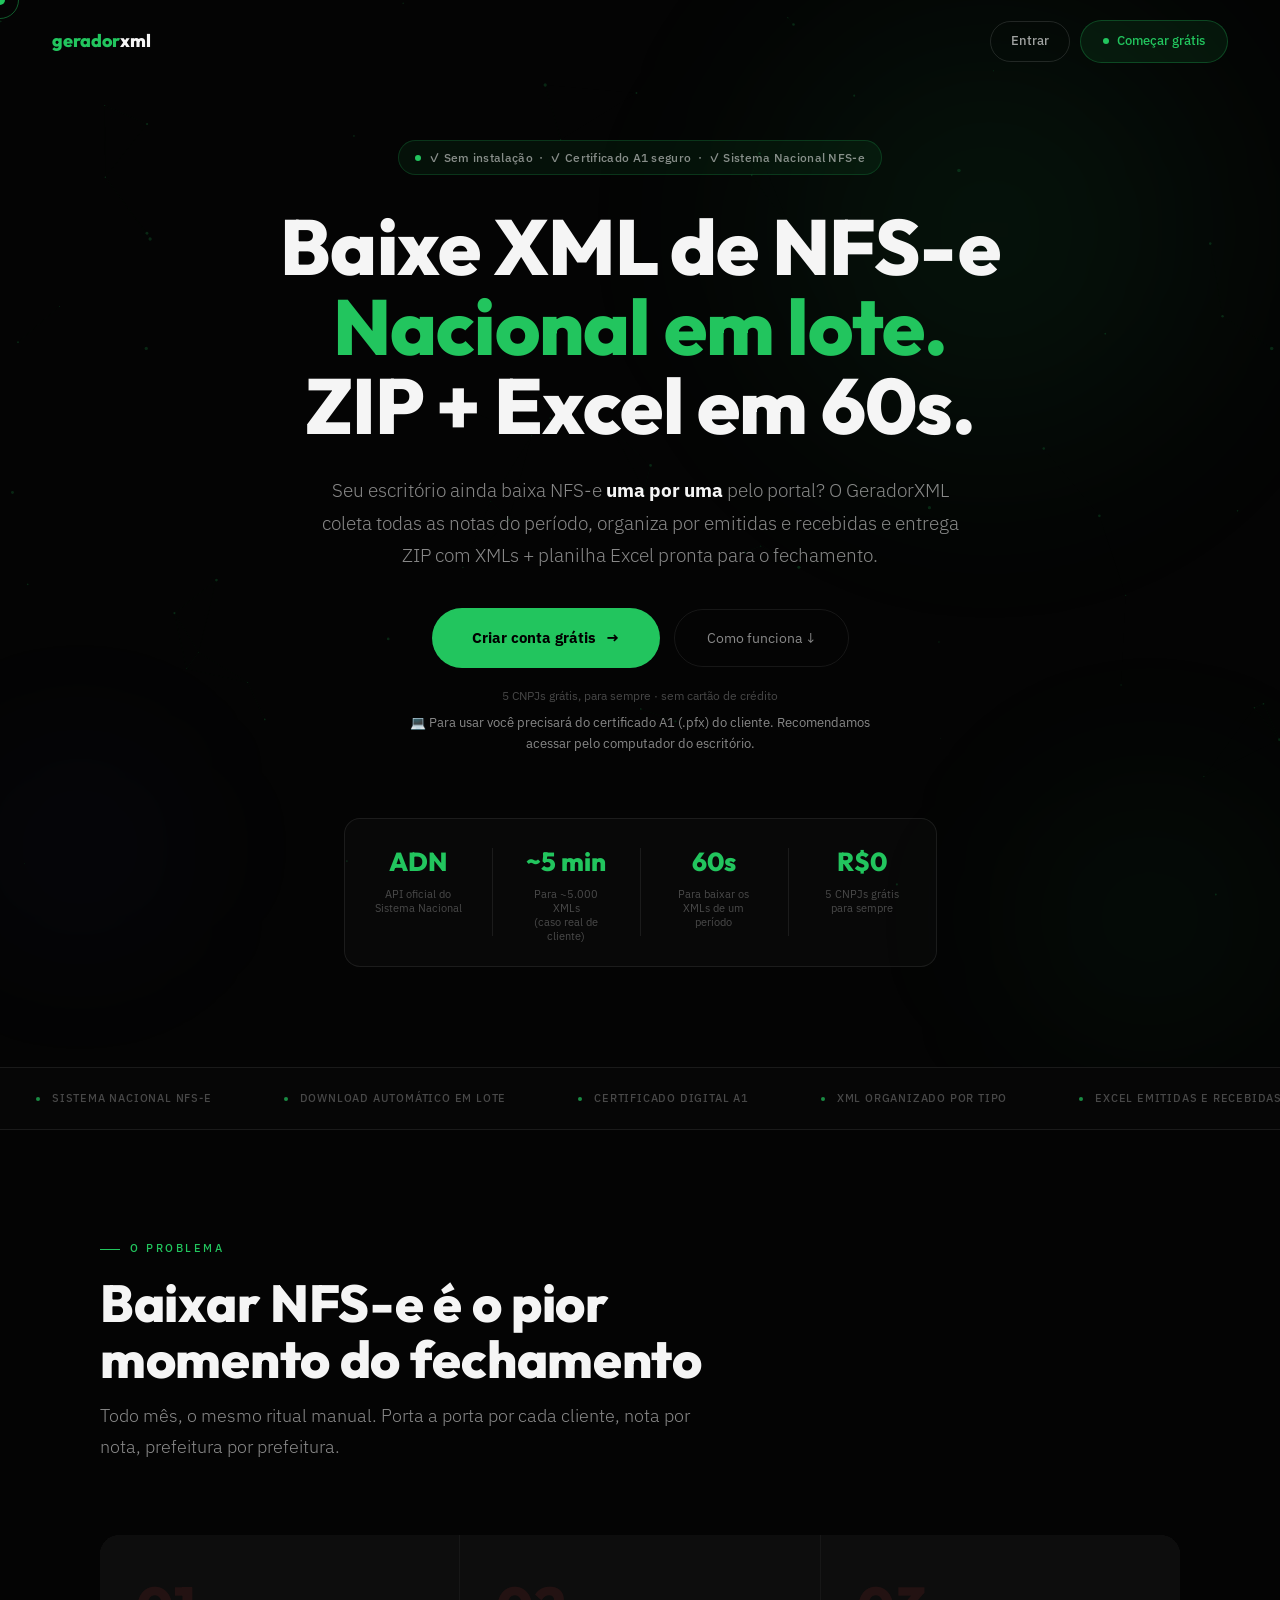
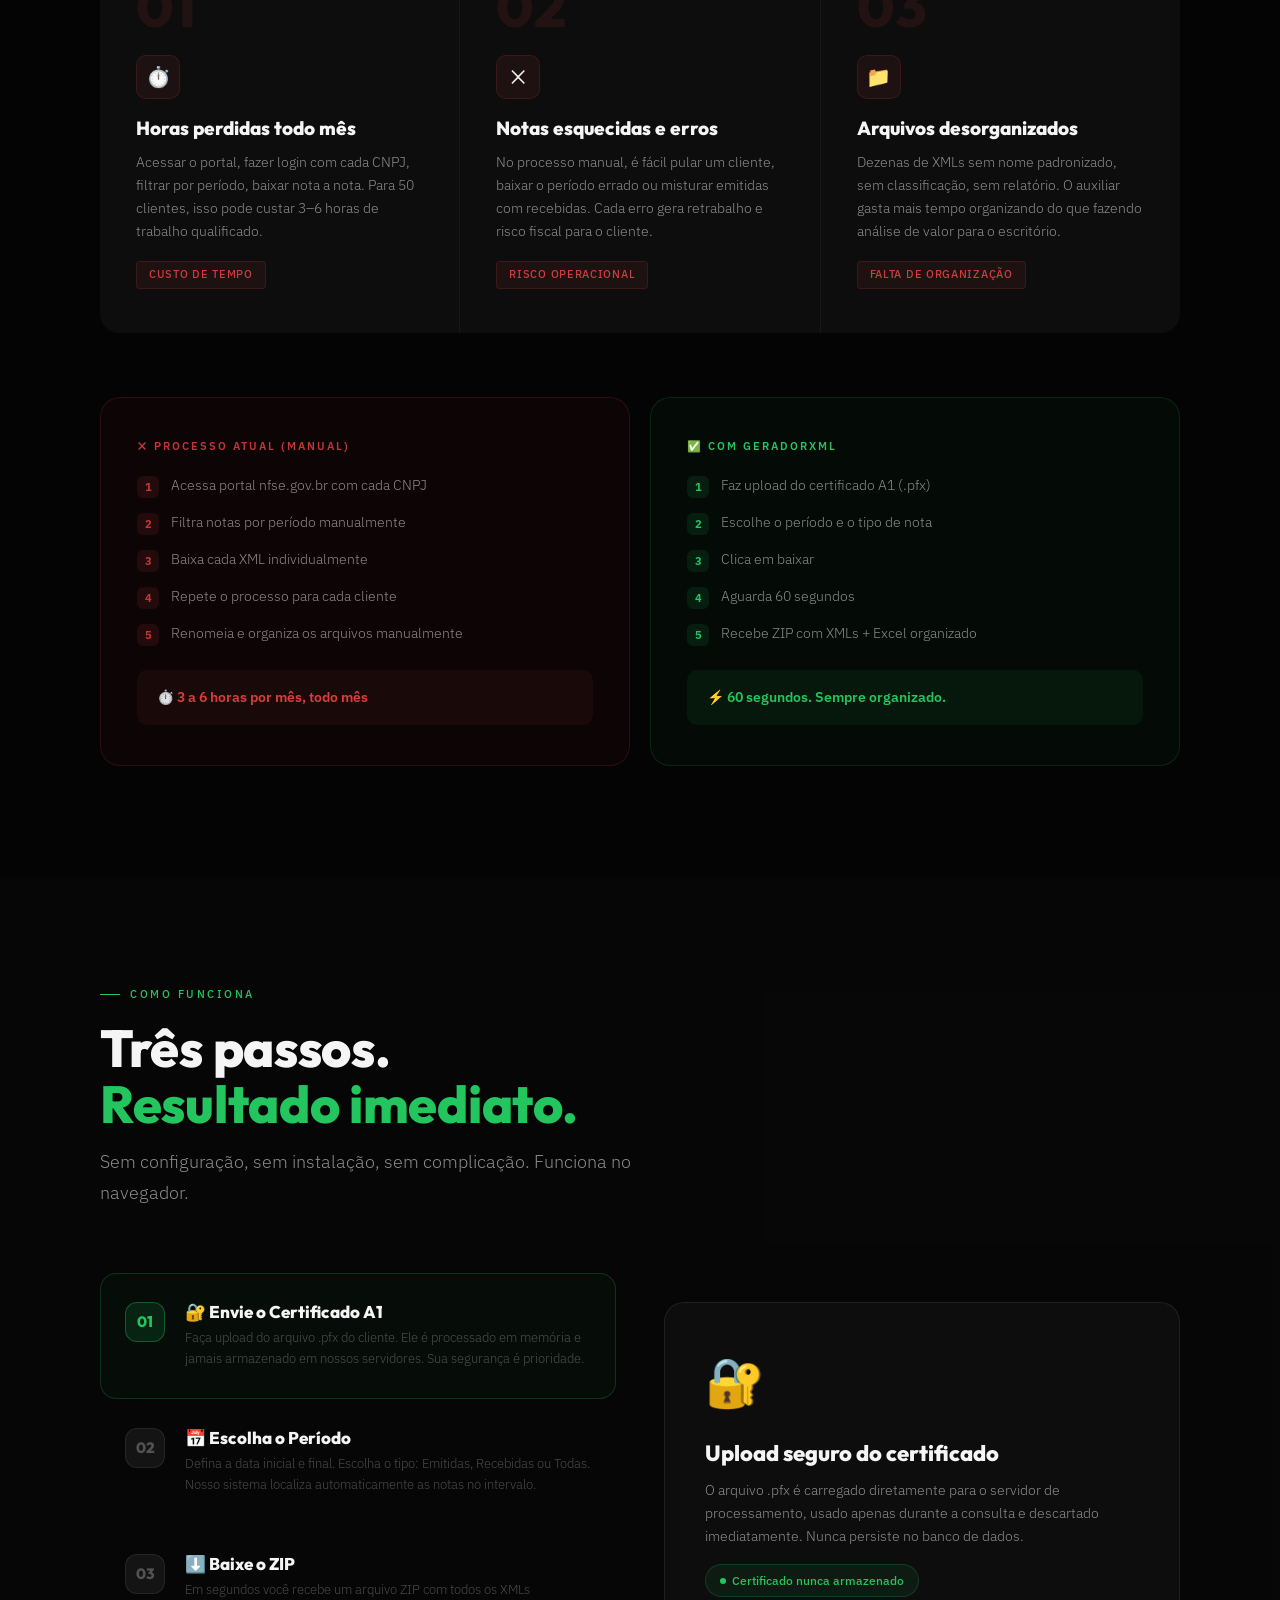
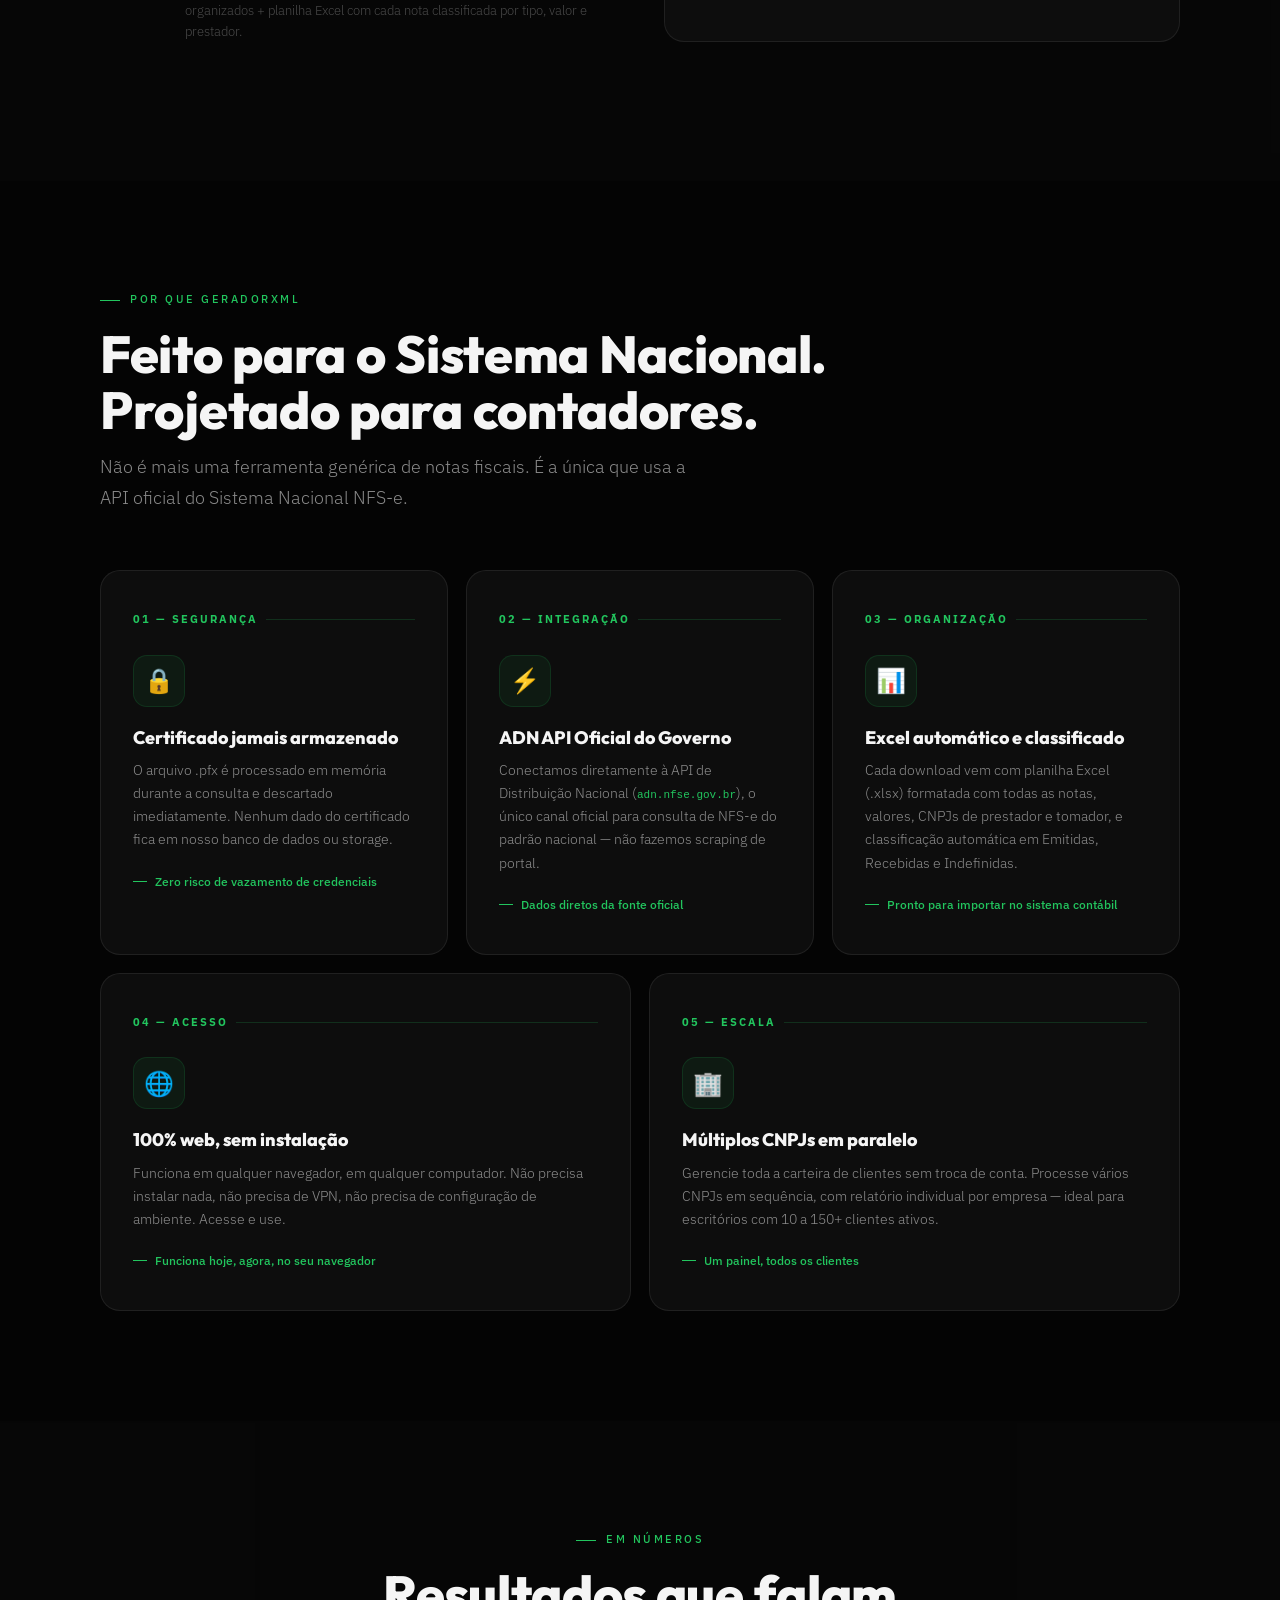
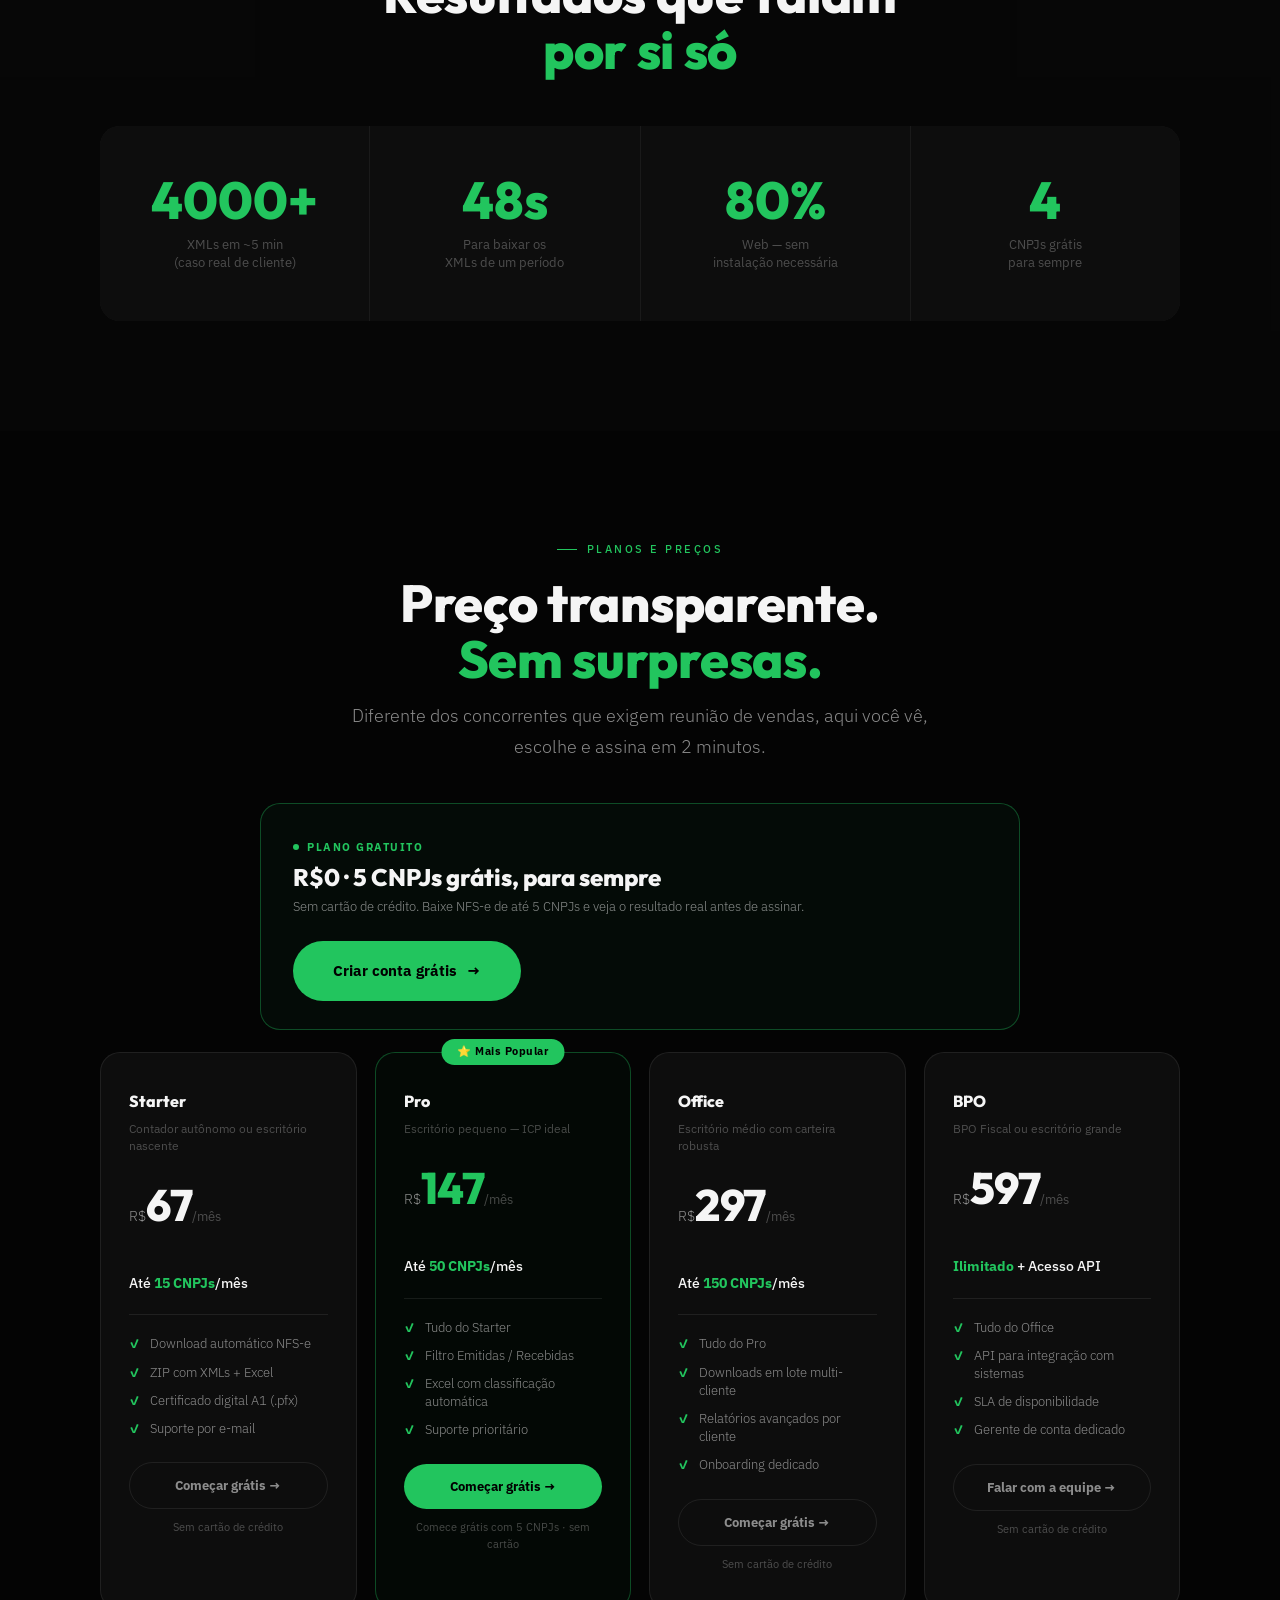
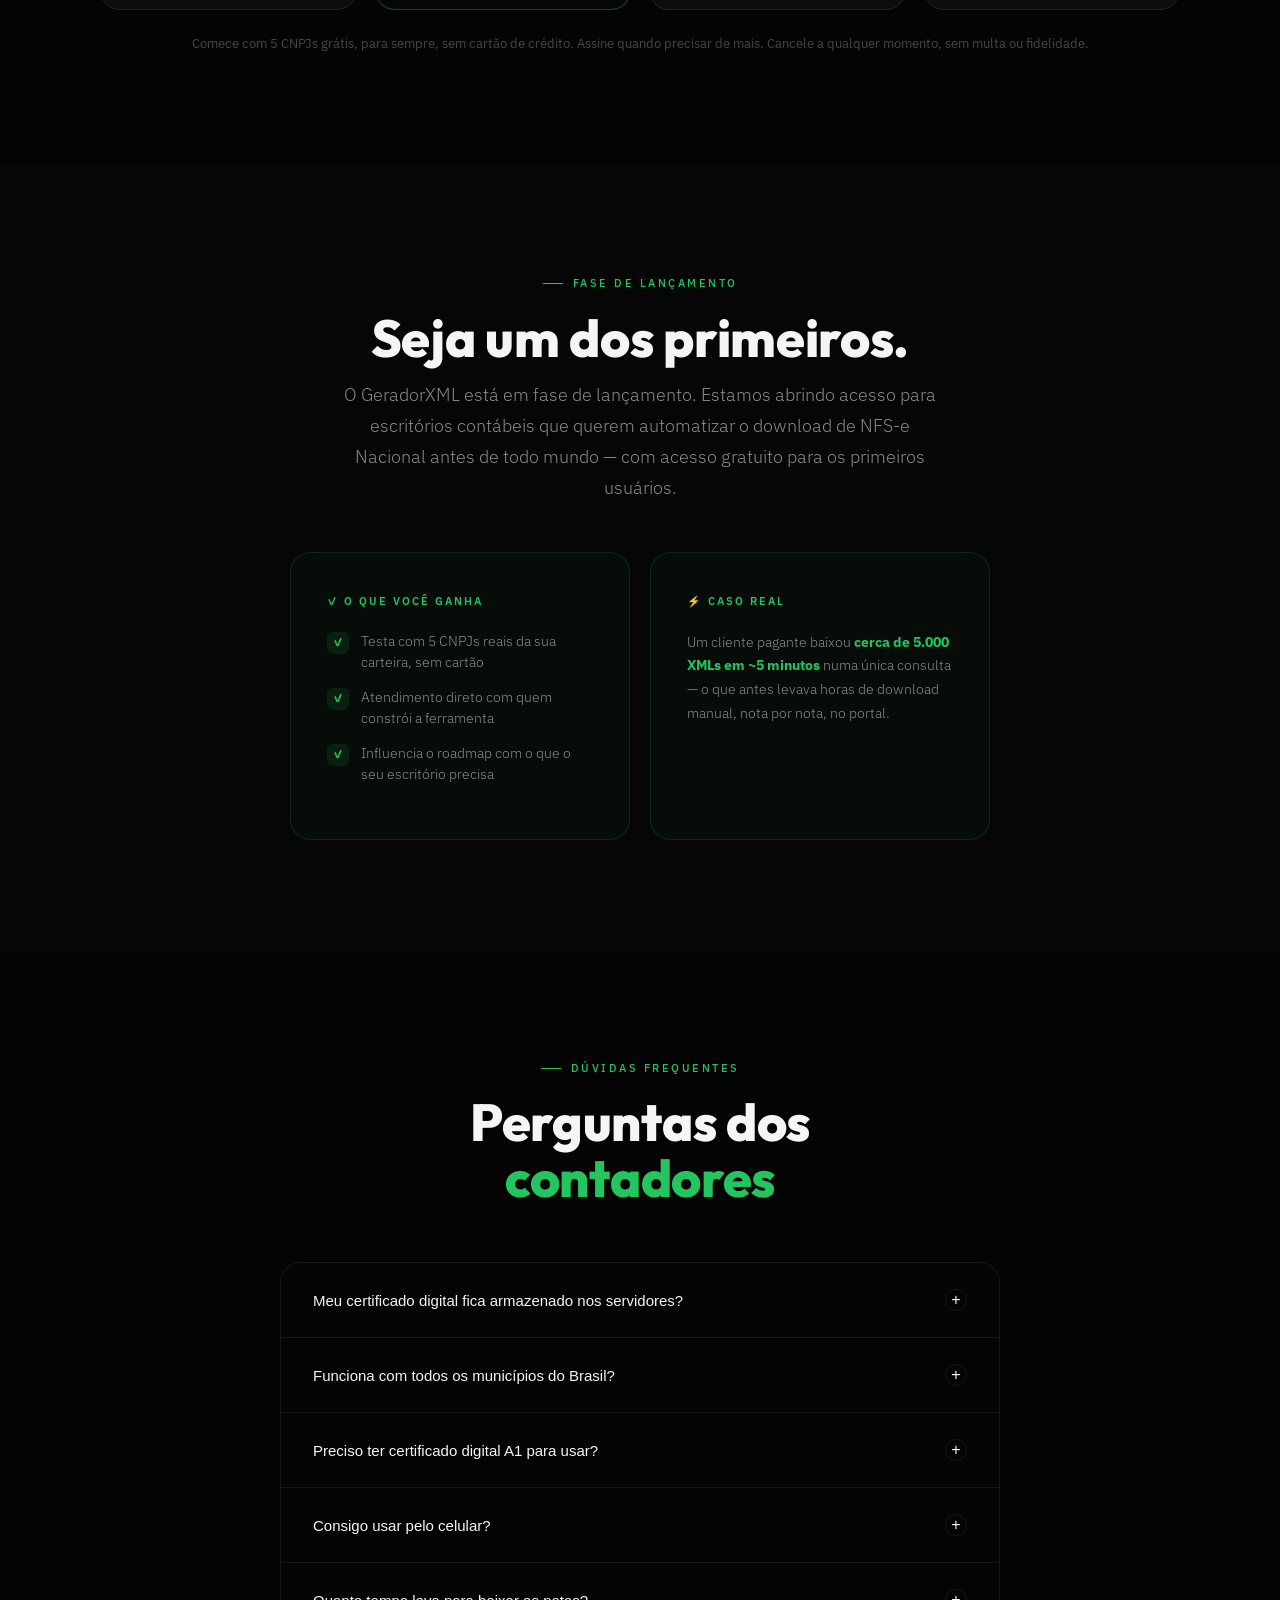
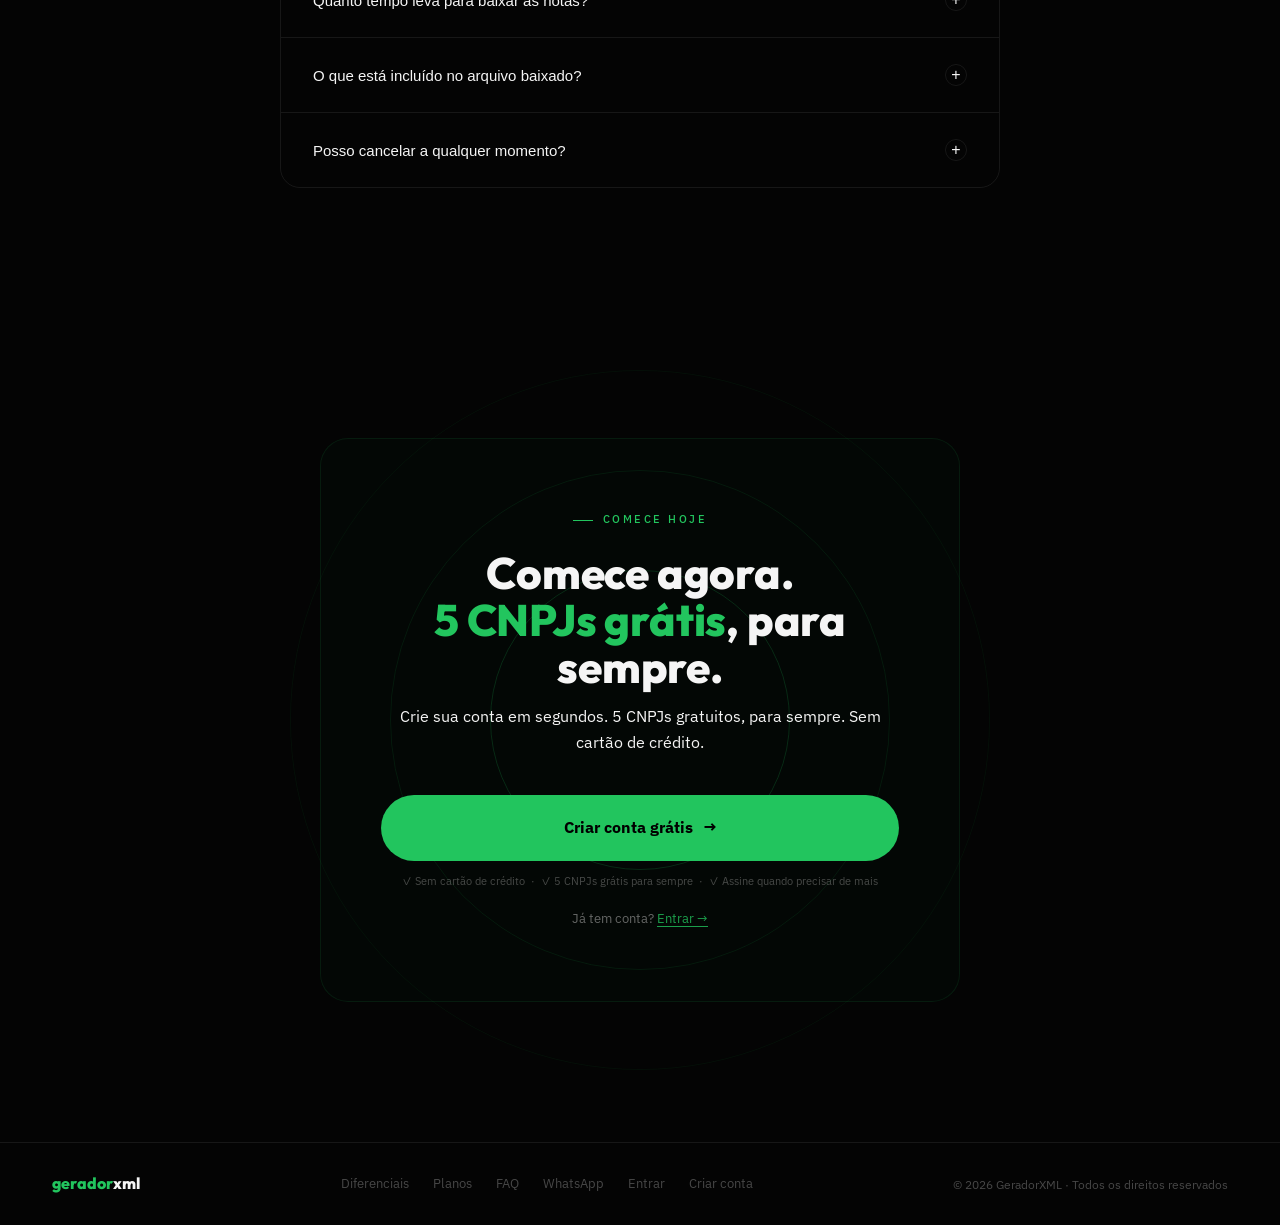
==== commit 4bdba90a: "feat: aba Integrações no admin — códigos GTM/Clarity em head/body das páginas públicas - /api/admin/" ====
--- a/public/index.html
+++ b/public/index.html
@@ -9,6 +9,7 @@
 <meta property="og:title" content="GeradorXML — Download Automático de NFS-e"/>
 <meta property="og:description" content="Seu auxiliar fiscal perde horas baixando NFS-e manualmente. O GeradorXML faz isso em 60 segundos."/>
 <script src="/js/meta-pixel.js"></script>
+<script src="/js/integrations.js"></script>
 <link rel="preconnect" href="https://fonts.googleapis.com"/>
 <link rel="preconnect" href="https://fonts.gstatic.com" crossorigin/>
 <link href="https://fonts.googleapis.com/css2?family=Outfit:wght@700;800&family=IBM+Plex+Sans:ital,wght@0,300;0,400;0,500;1,300&display=swap" rel="stylesheet"/>
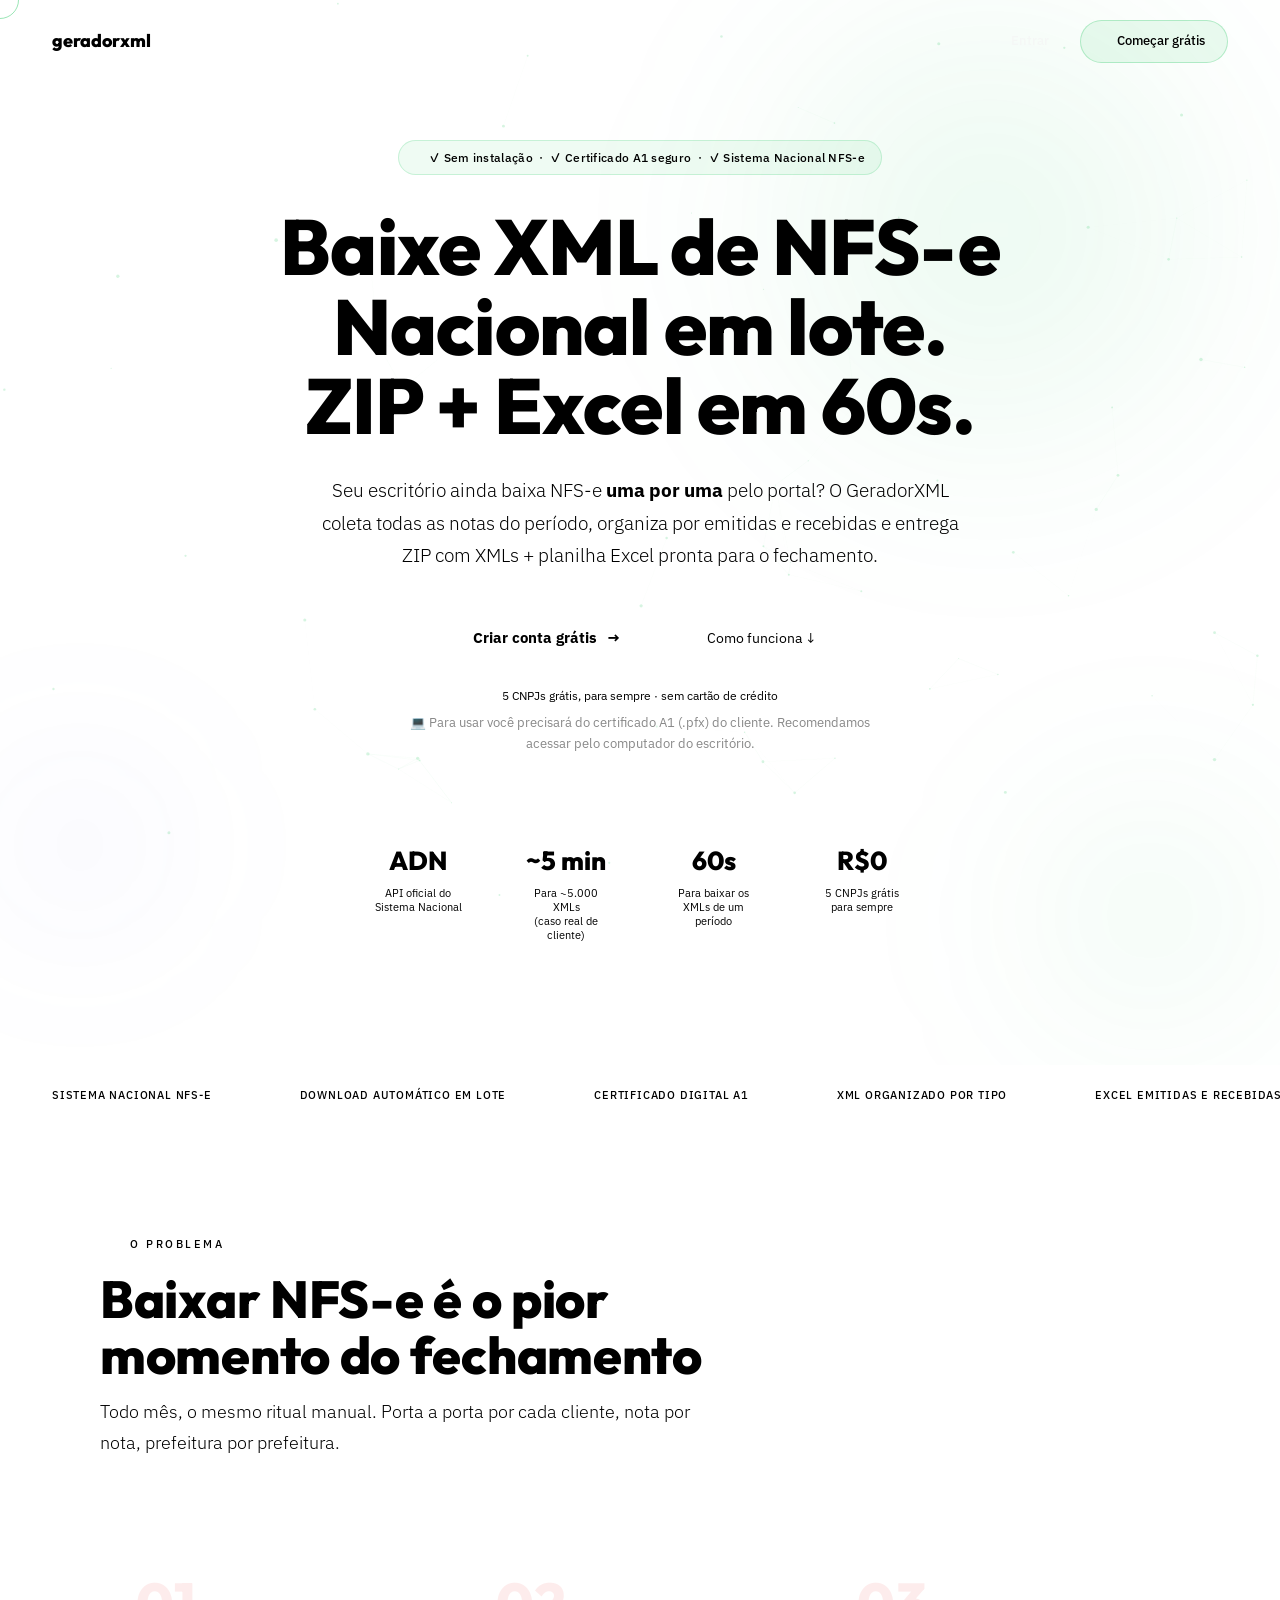
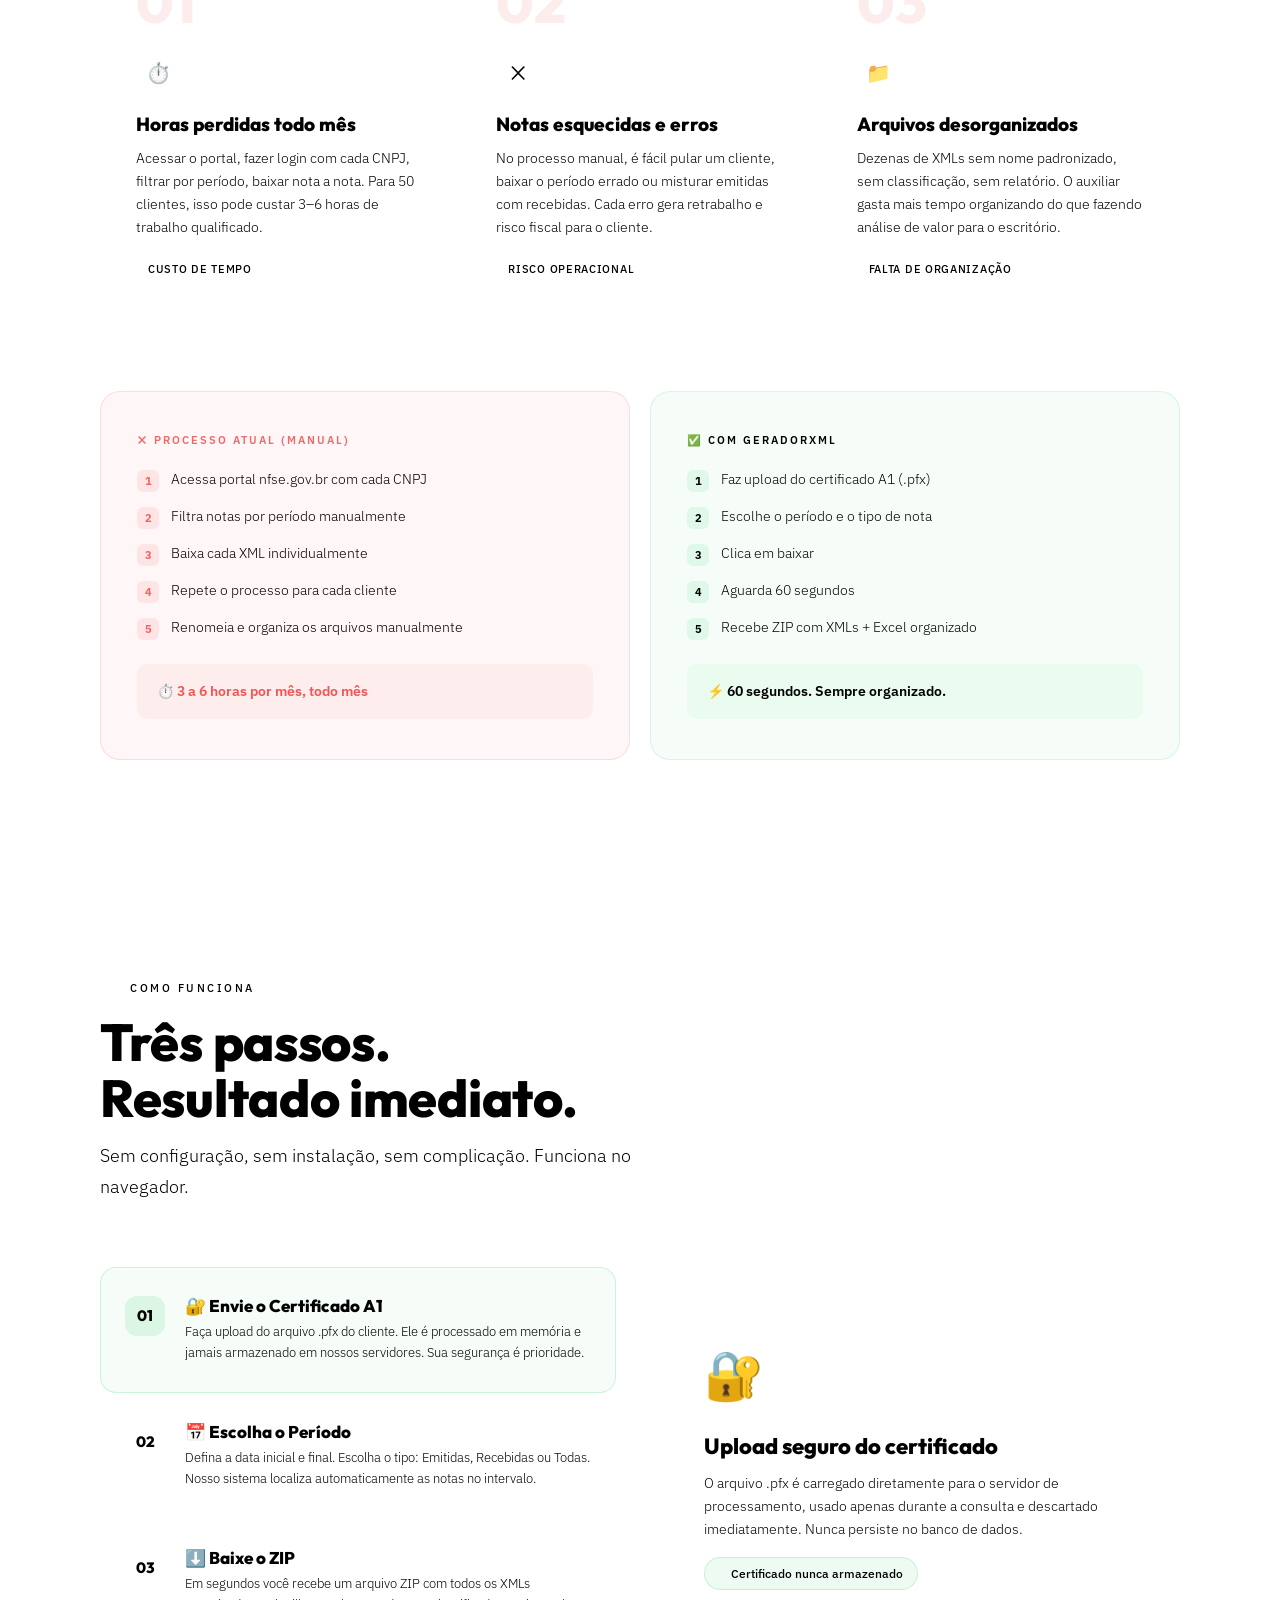
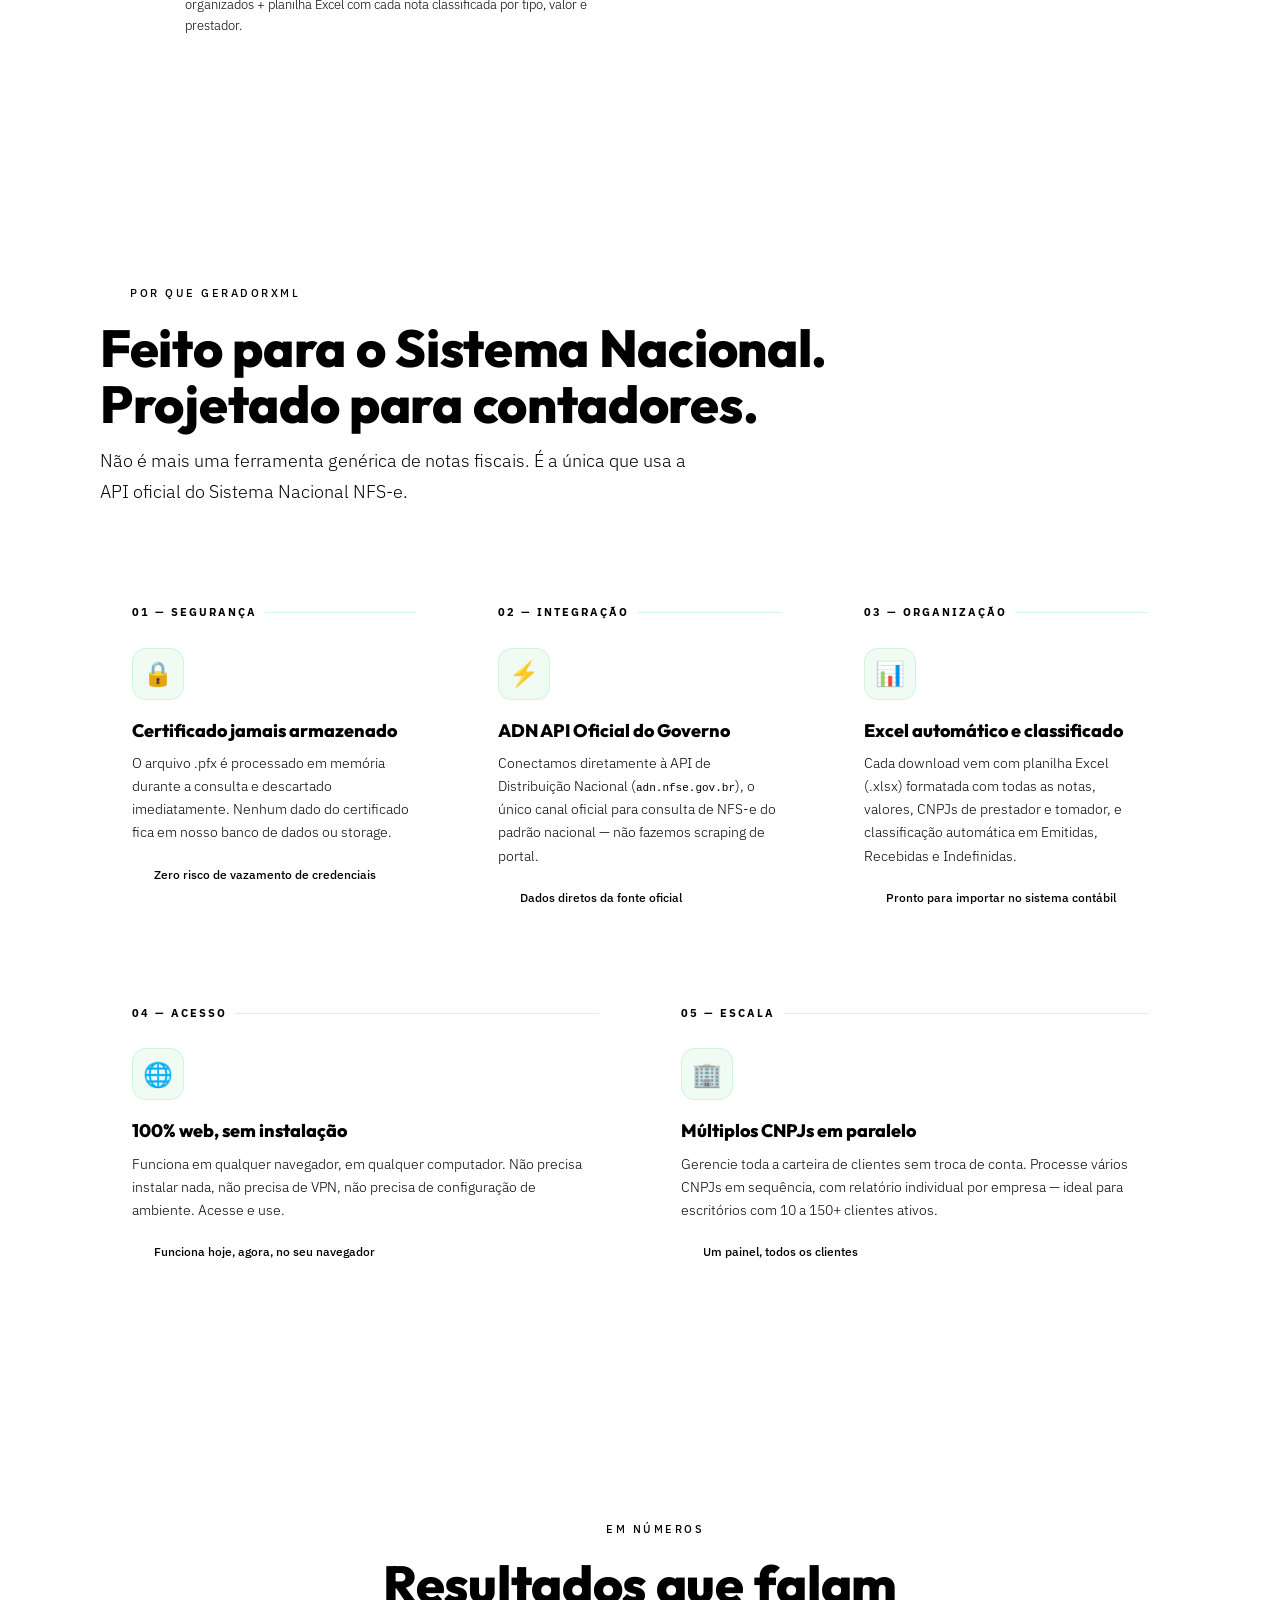
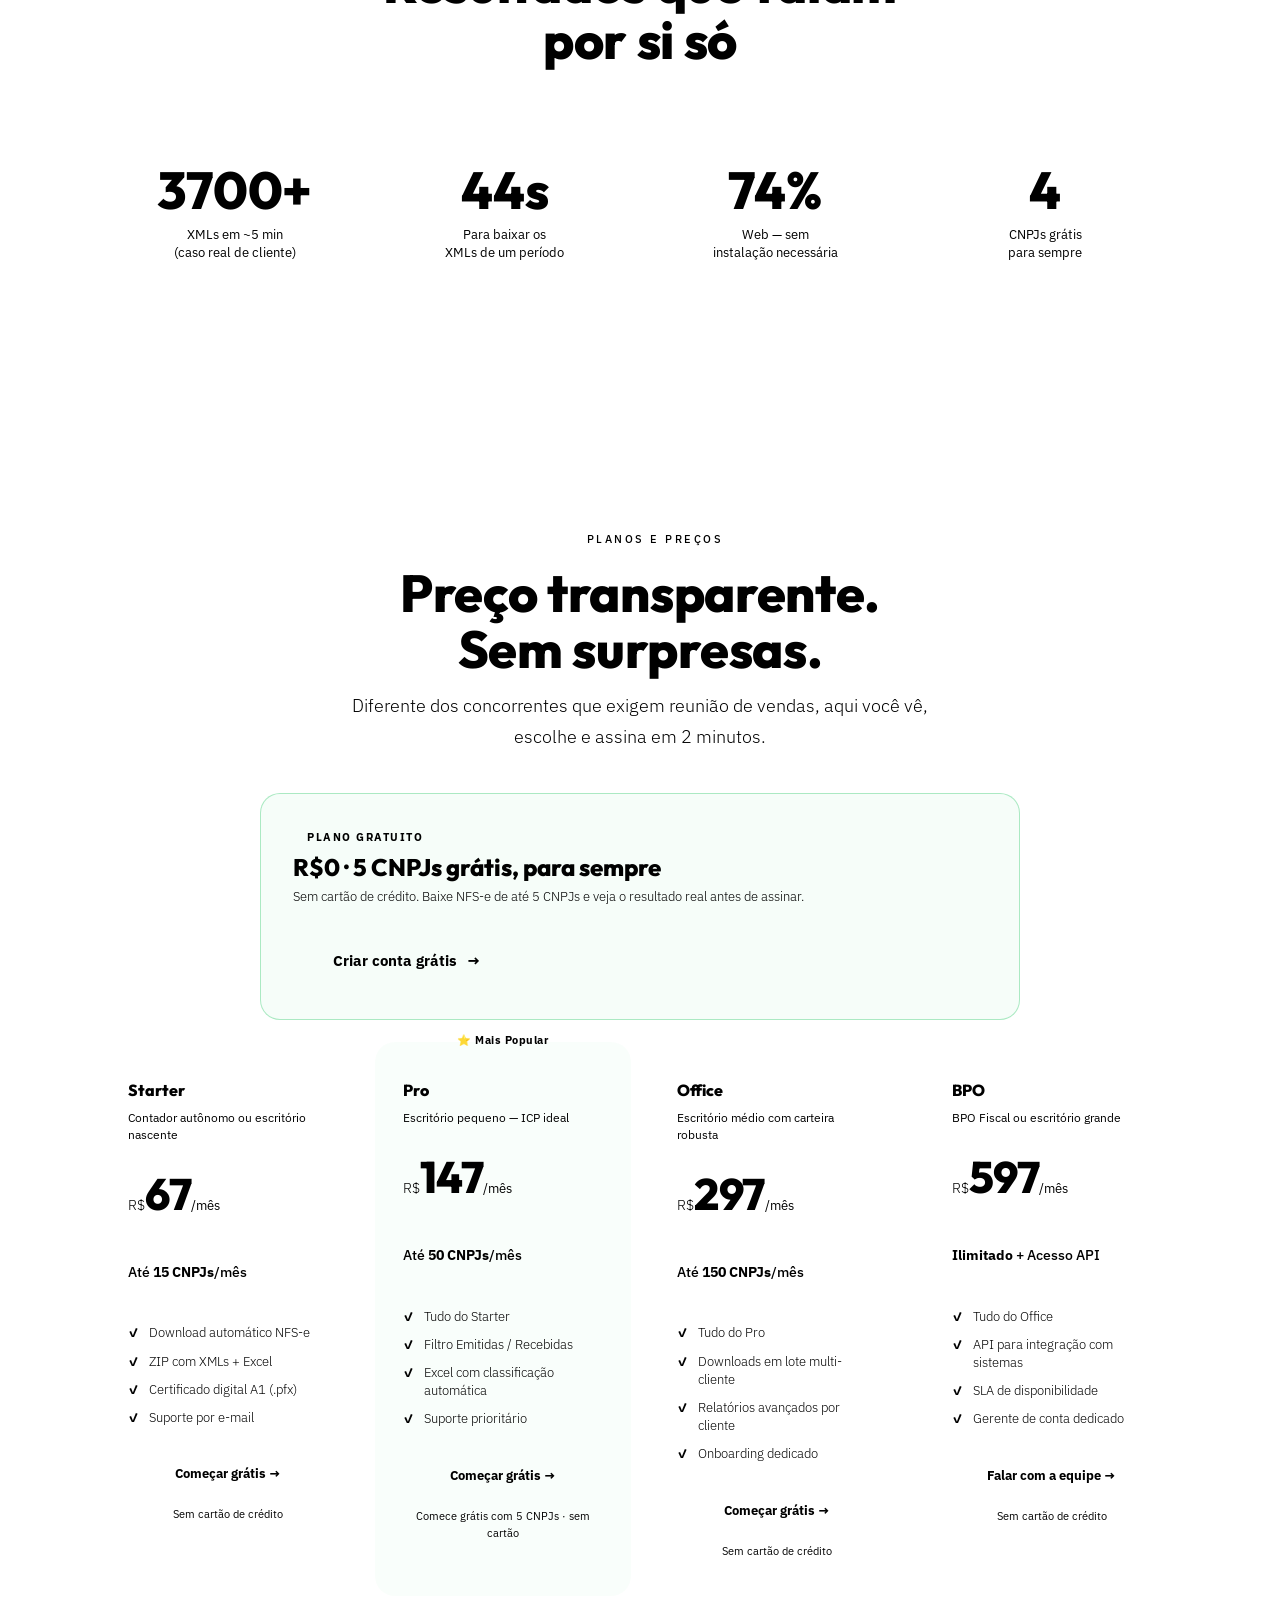
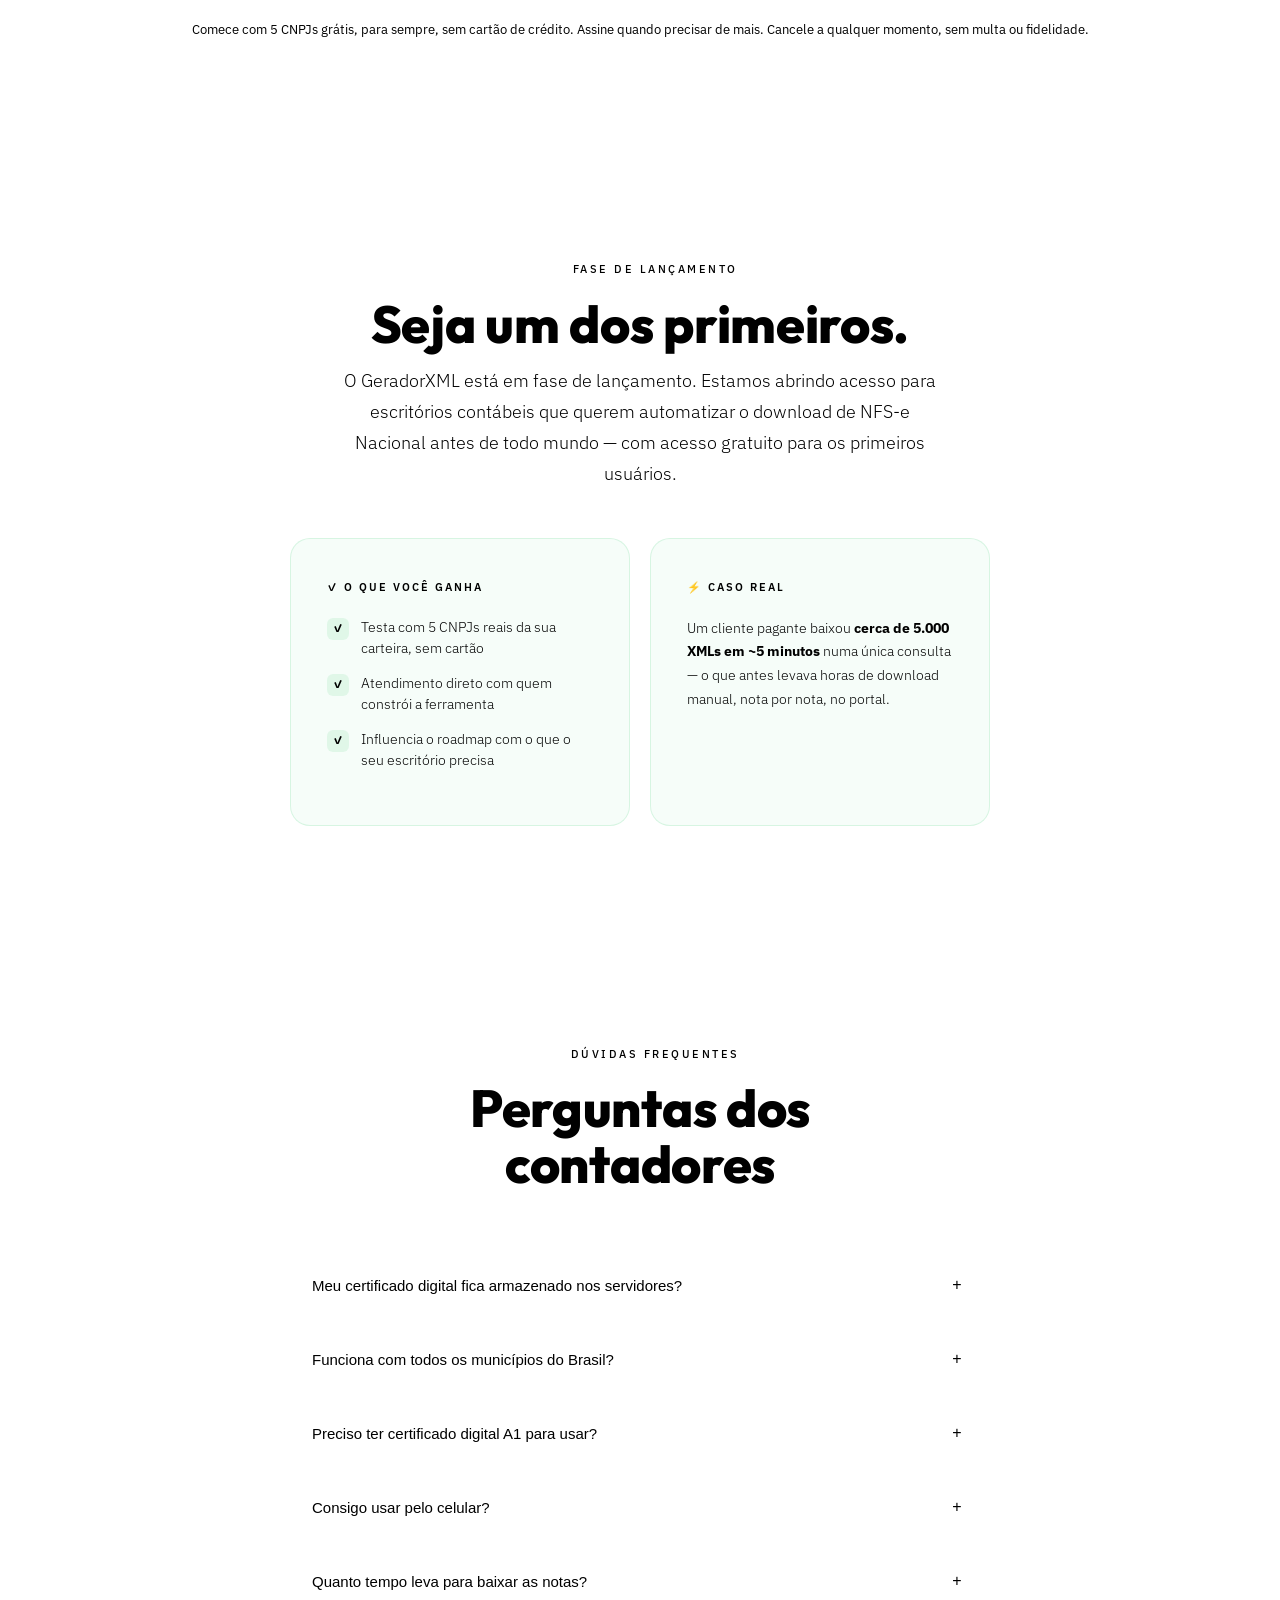
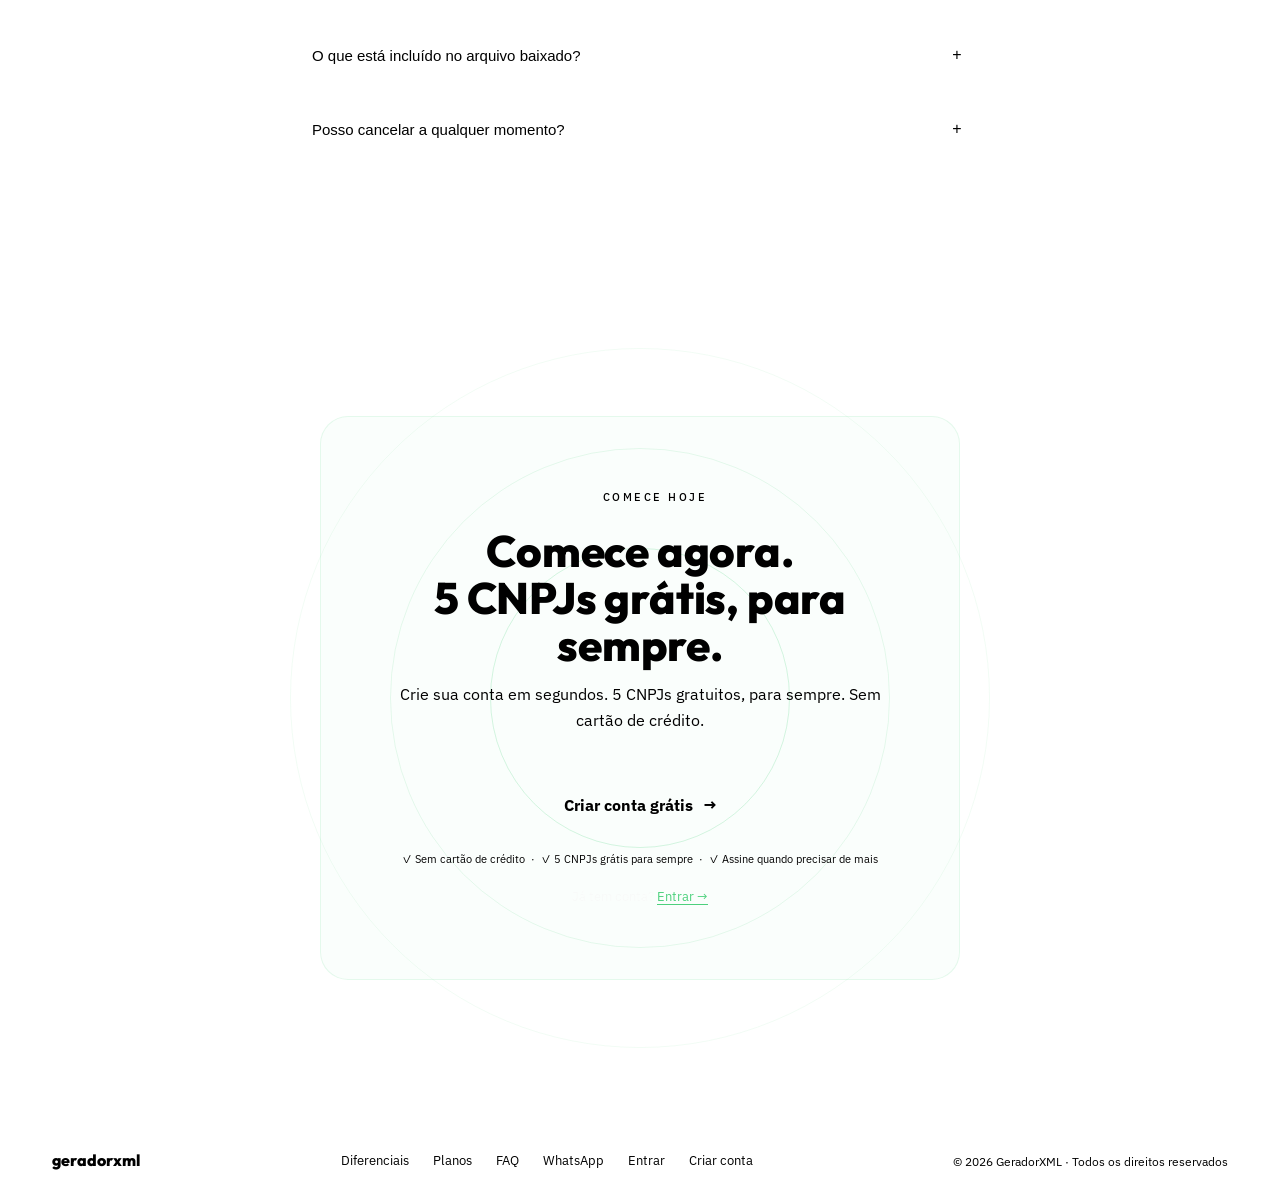
==== commit d54983bb: "refactor(lp): extrai design tokens (cor, tipografia, espacamento) para /css/tokens.css - novo public" ====
--- a/public/index.html
+++ b/public/index.html
@@ -13,15 +13,13 @@
 <link rel="preconnect" href="https://fonts.googleapis.com"/>
 <link rel="preconnect" href="https://fonts.gstatic.com" crossorigin/>
 <link href="https://fonts.googleapis.com/css2?family=Outfit:wght@700;800&family=IBM+Plex+Sans:ital,wght@0,300;0,400;0,500;1,300&display=swap" rel="stylesheet"/>
+<!-- Design tokens (cor, tipografia, espaçamento) — fonte única em /css/tokens.css.
+     Extraídos do CSS inline; valores idênticos, nenhuma regra ou lógica mudou. -->
+<link rel="stylesheet" href="/css/tokens.css"/>
 <style>
-/* ── Variables ── */
-:root{
-  --bg:#040404;--s1:#0d0d0d;--s2:#141414;
-  --b:rgba(255,255,255,.08);--b2:rgba(255,255,255,.12);
-  --g:#22C55E;--glow:rgba(34,197,94,.3);
-  --t:#F5F5F5;--tm:rgba(245,245,245,.55);--td:rgba(245,245,245,.28);
-  --red:rgba(239,68,68,.85);--red-bg:rgba(239,68,68,.07);--red-b:rgba(239,68,68,.15)
-}
+/* ── Variables ──
+   Os tokens de cor/tipografia/espaçamento agora vivem em /css/tokens.css
+   (carregado logo acima). As regras abaixo seguem usando var(--g), var(--t)… */
 
 /* ── Reset ── */
 *,*::before,*::after{box-sizing:border-box;margin:0;padding:0}
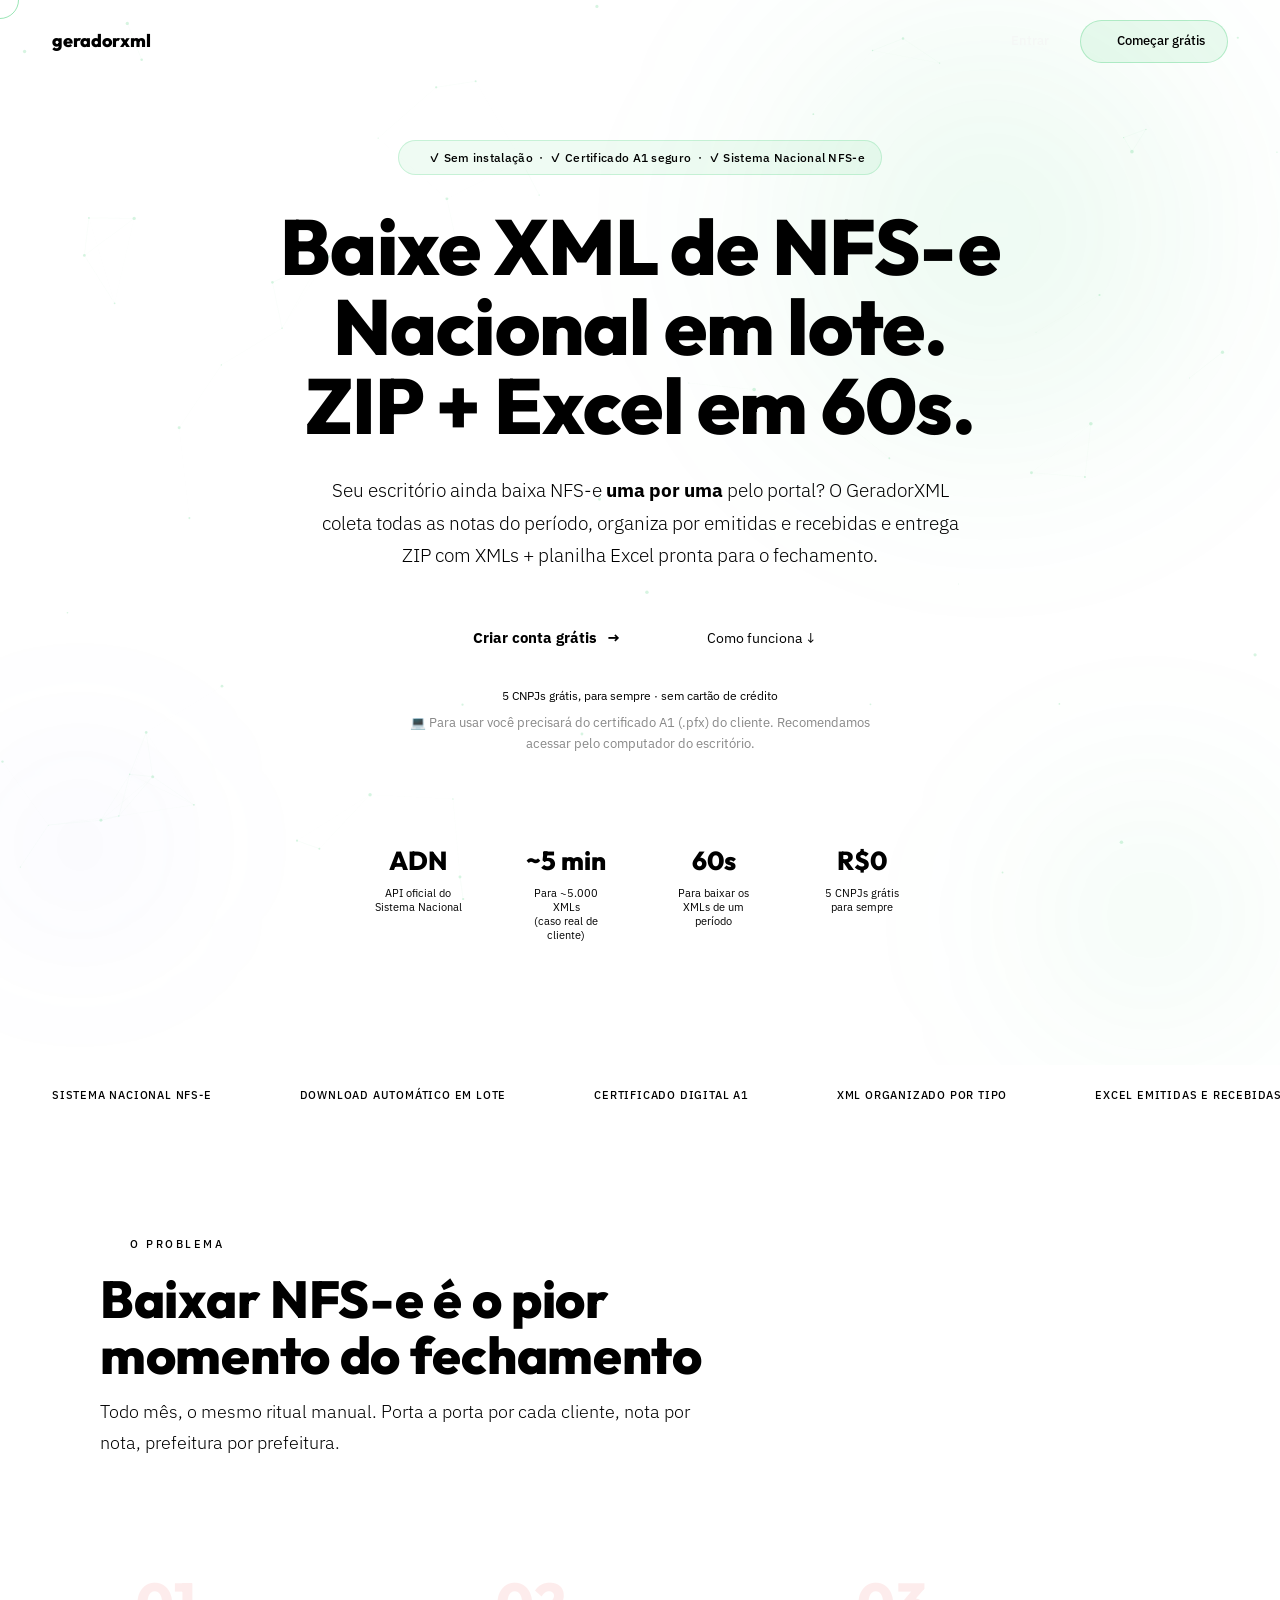
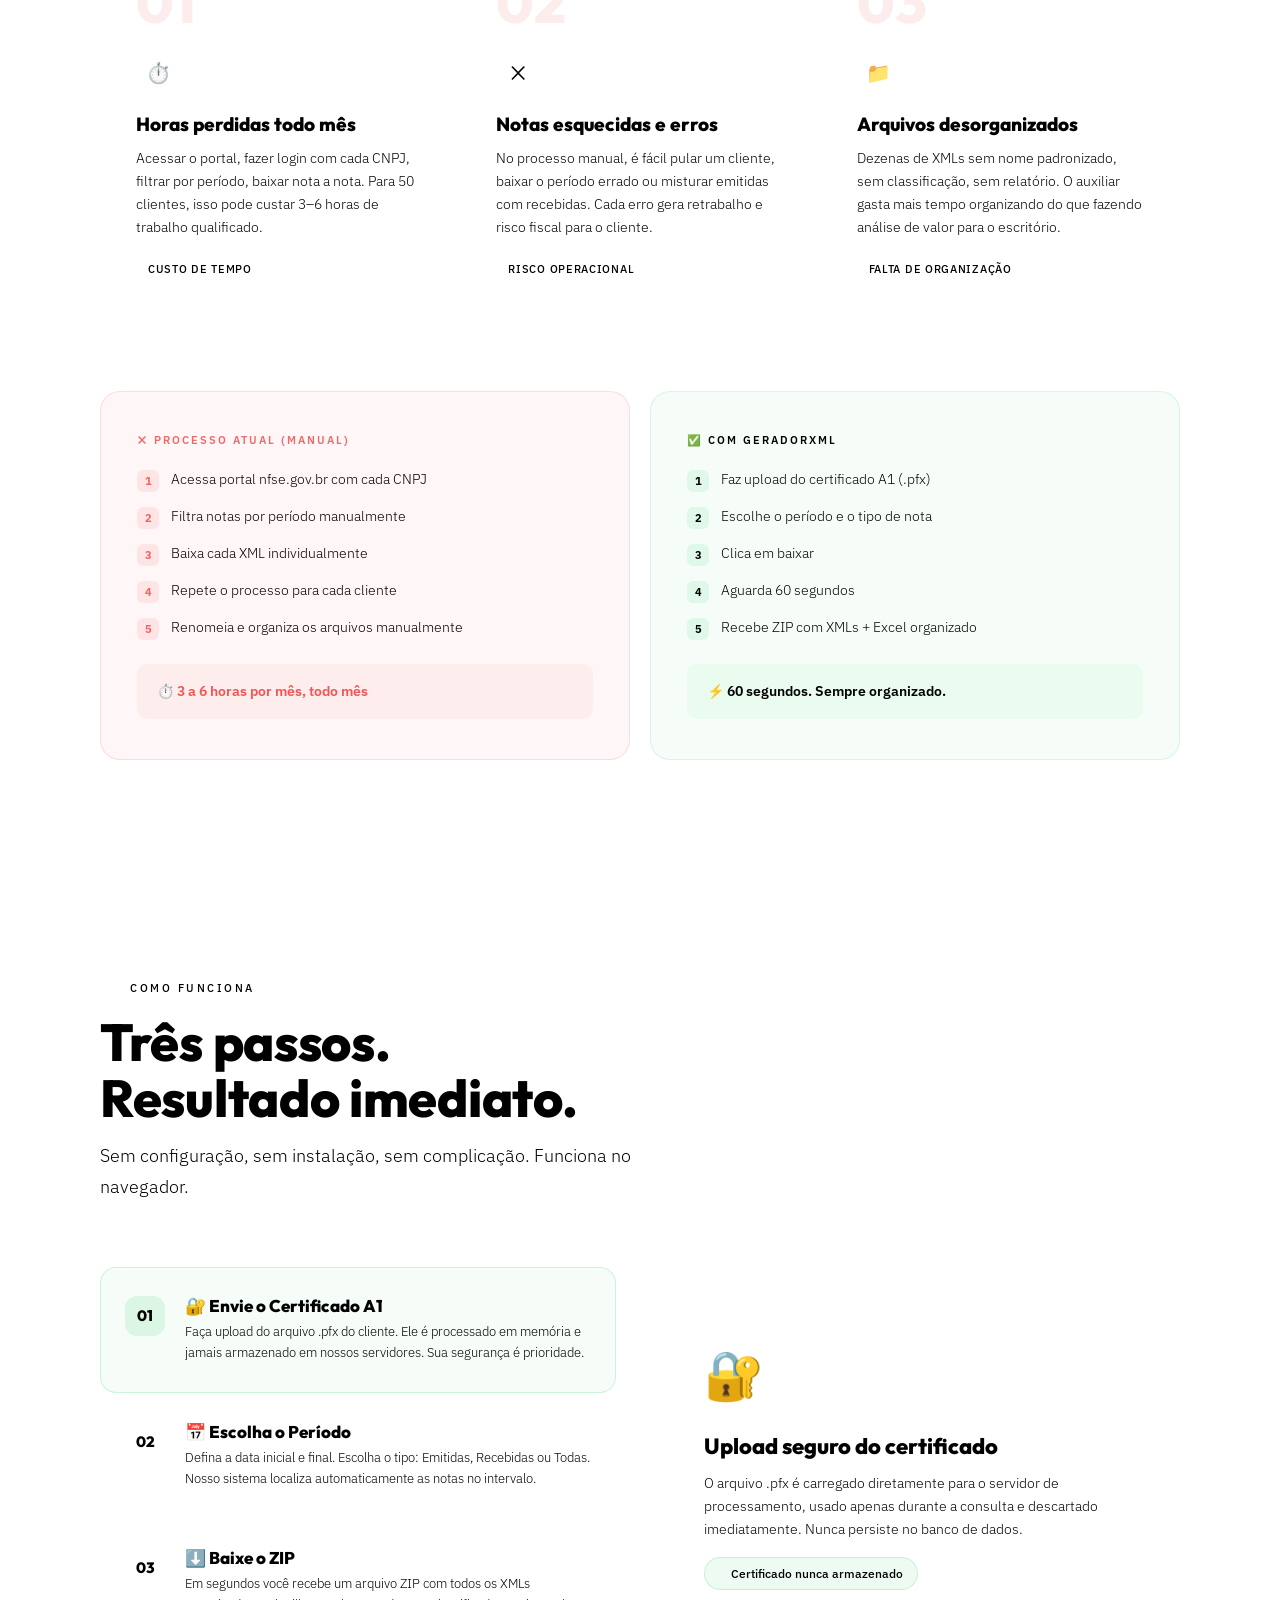
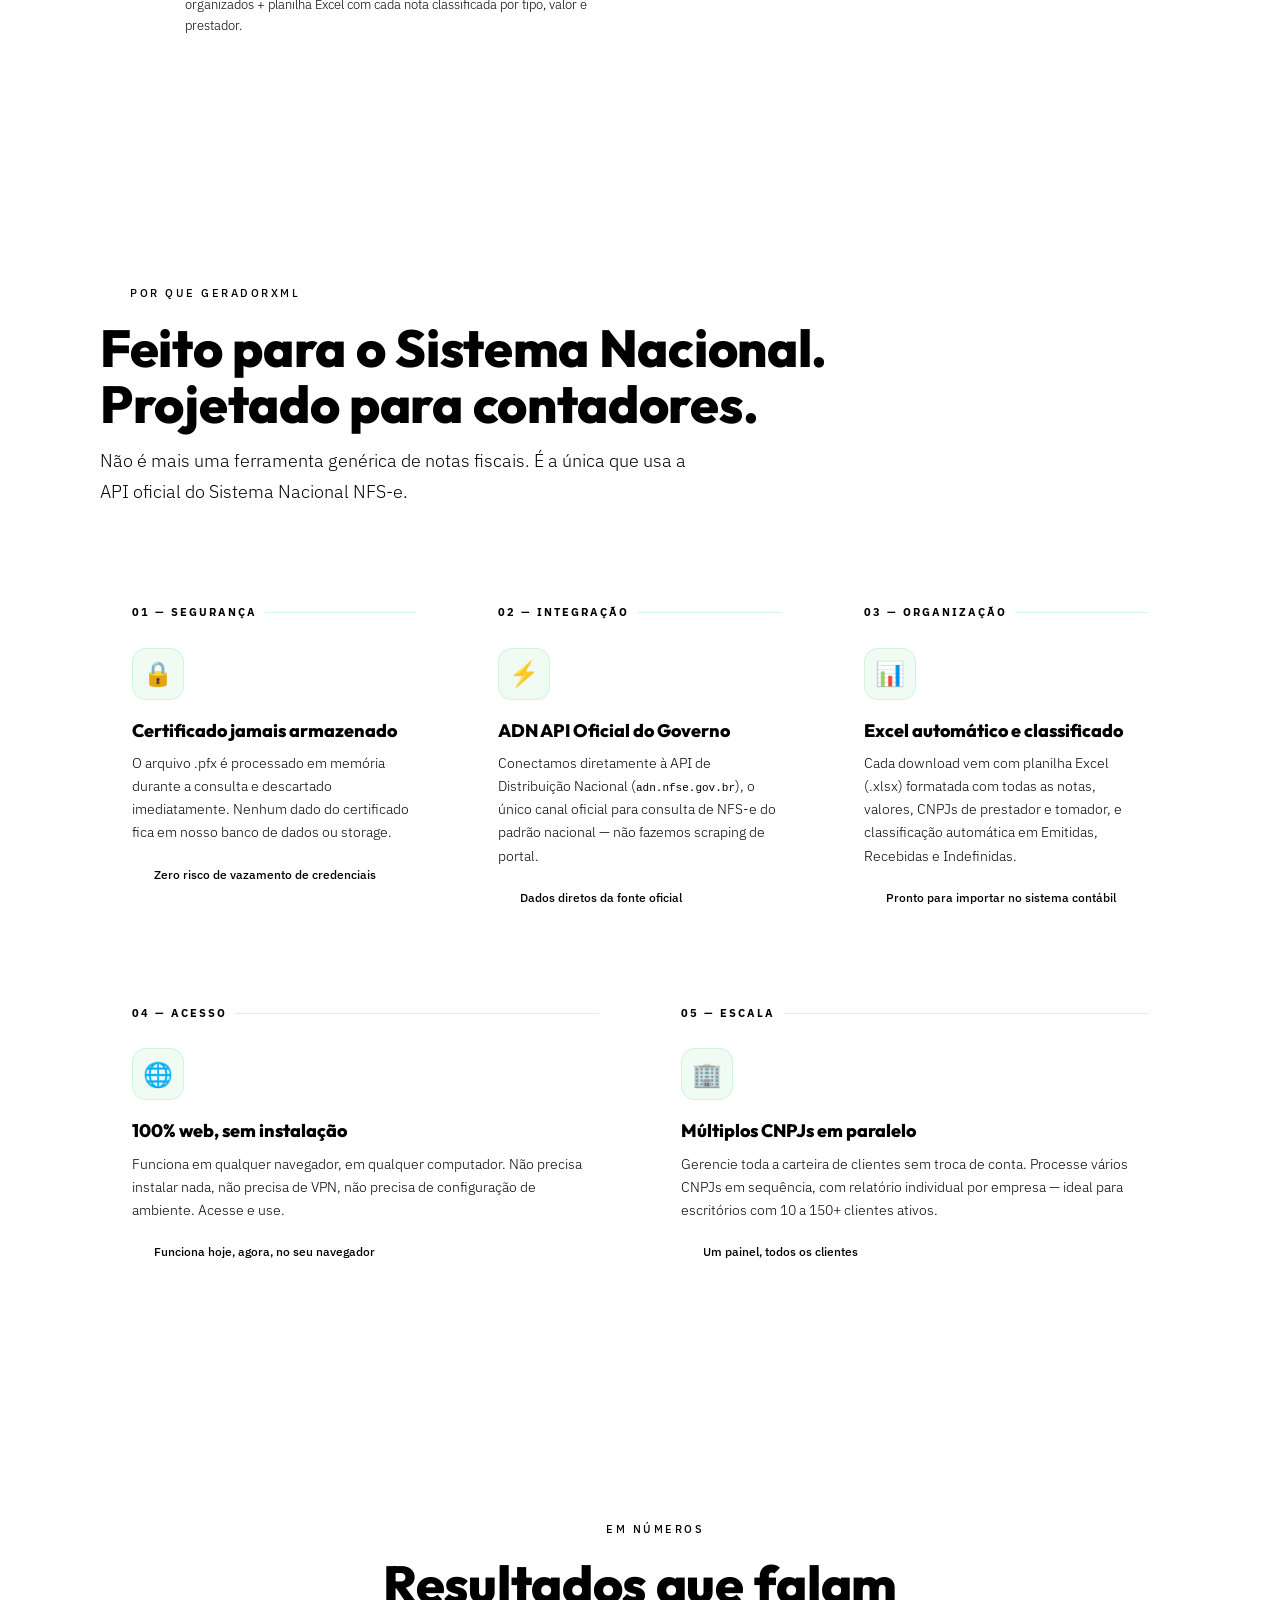
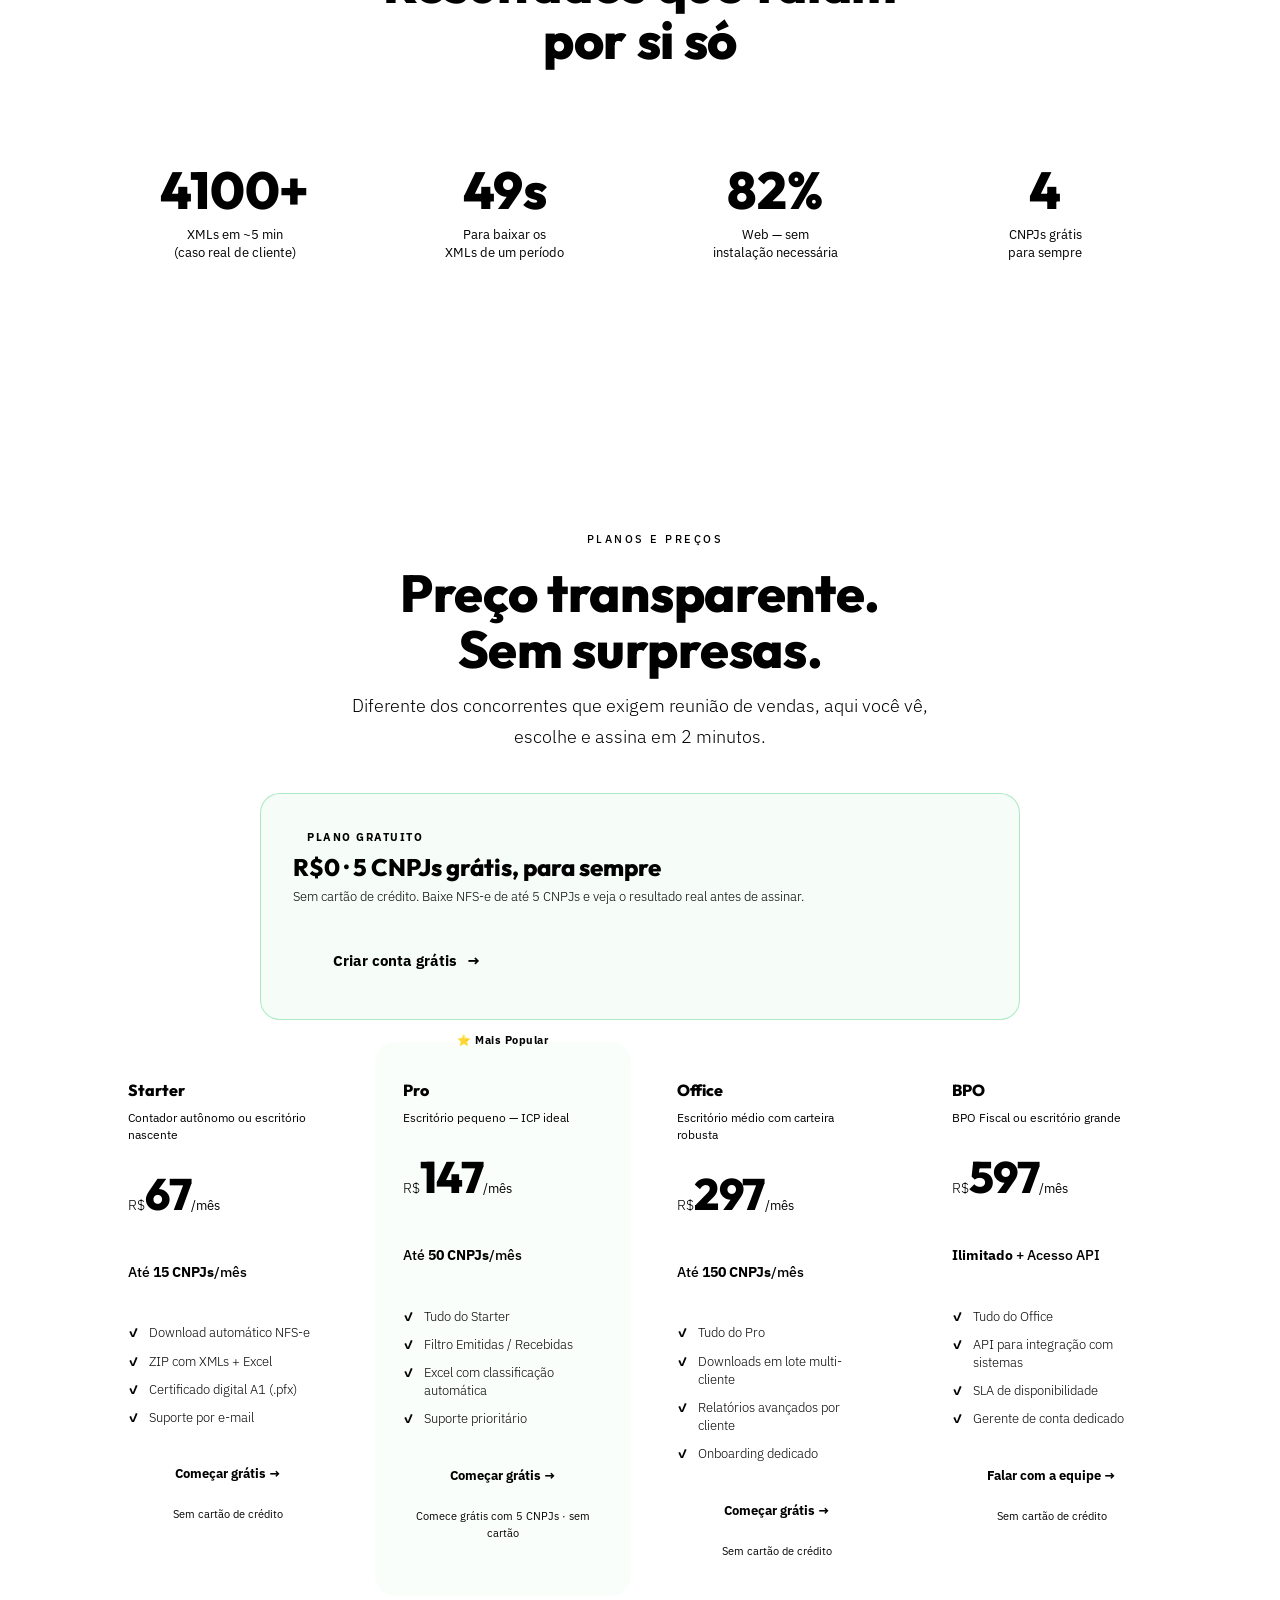
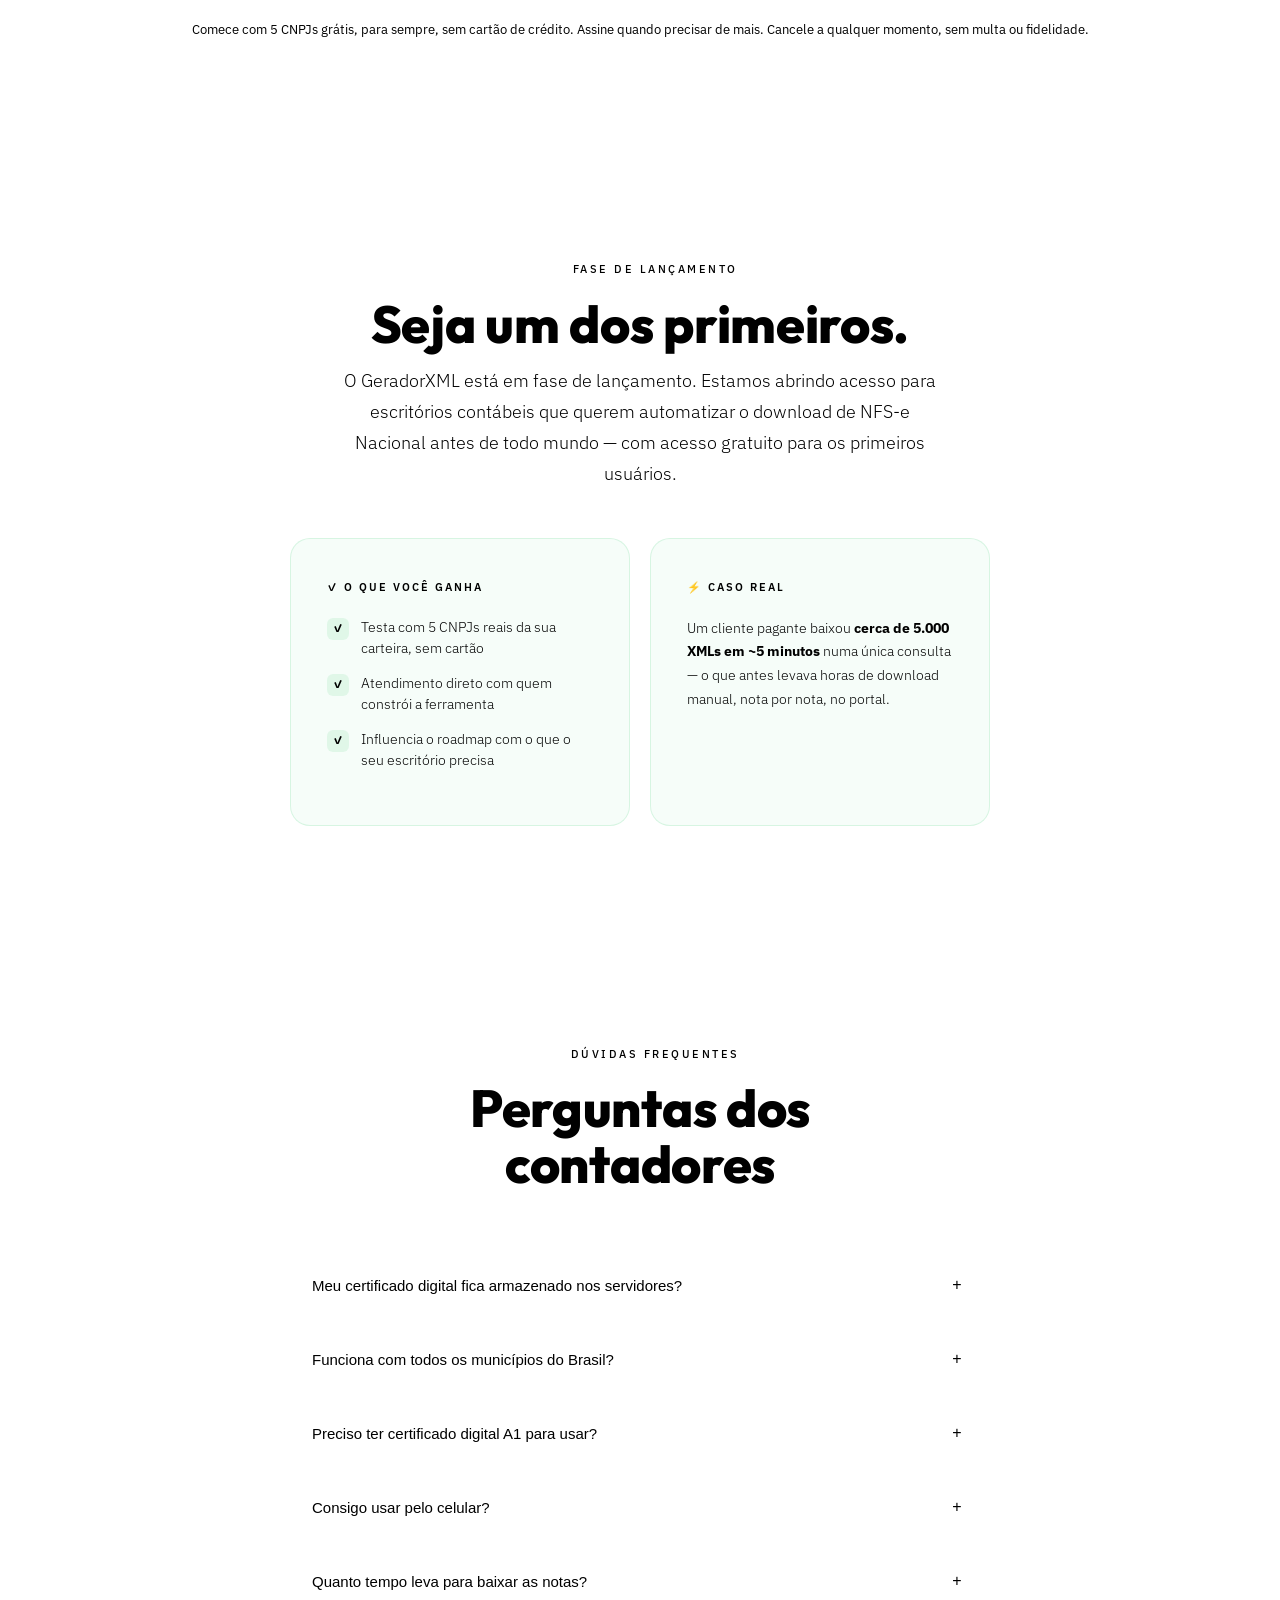
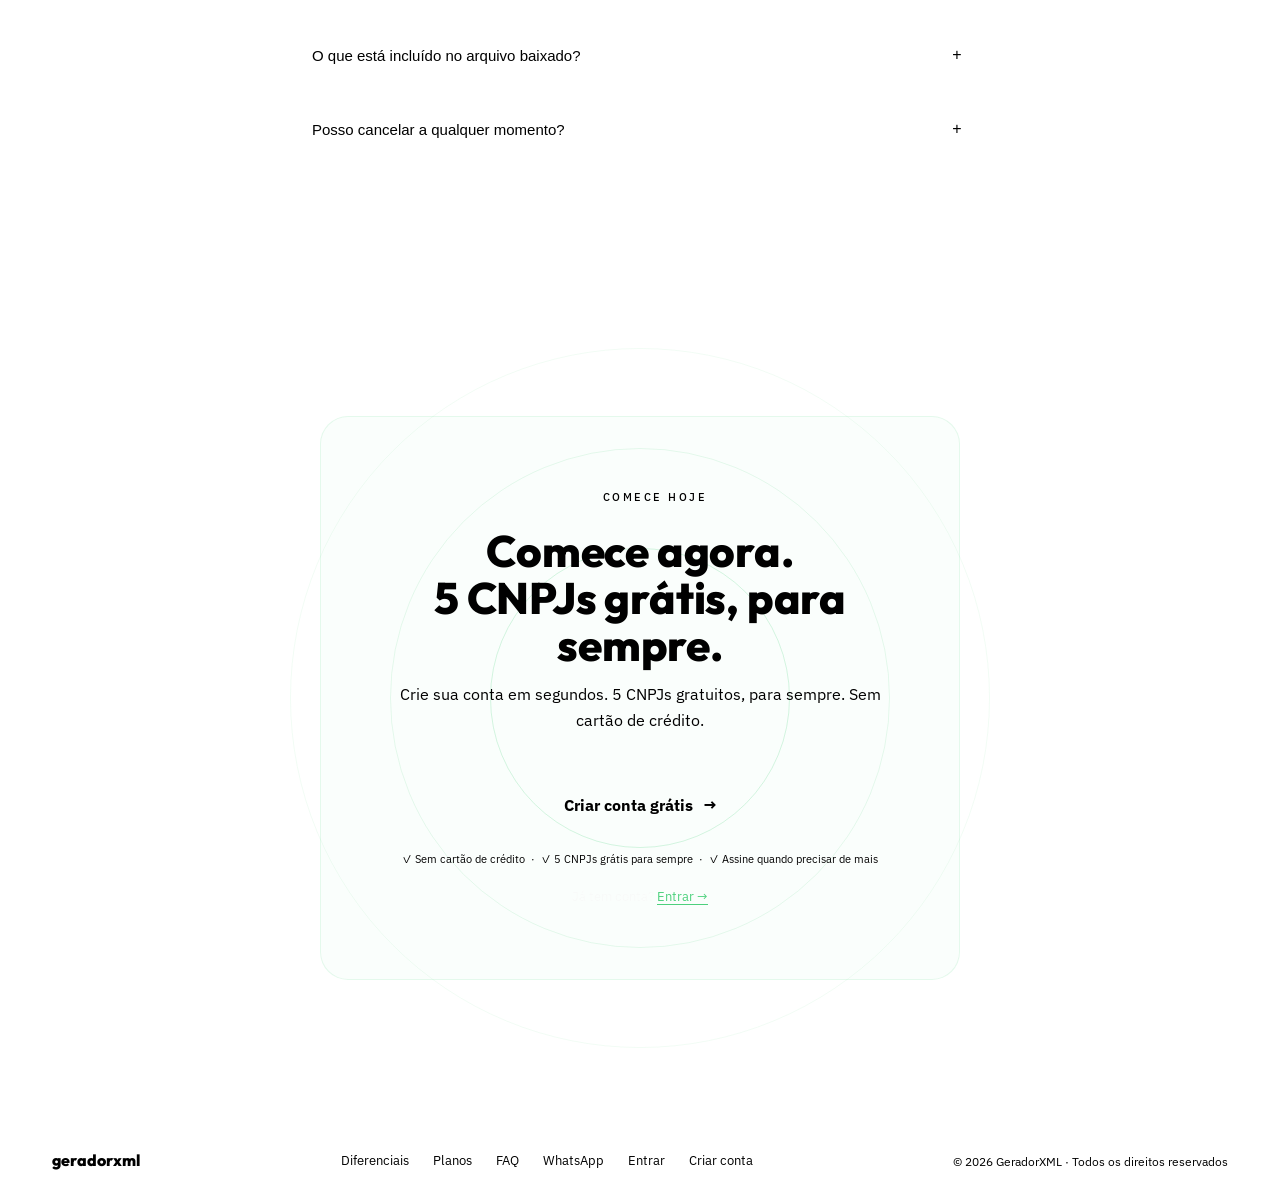
==== commit 6e1faf95: "Install Vercel Web Analytics # Vercel Web Analytics Implementation  ## Summary Successfully installe" ====
--- a/public/index.html
+++ b/public/index.html
@@ -10,6 +10,10 @@
 <meta property="og:description" content="Seu auxiliar fiscal perde horas baixando NFS-e manualmente. O GeradorXML faz isso em 60 segundos."/>
 <script src="/js/meta-pixel.js"></script>
 <script src="/js/integrations.js"></script>
+<script>
+  window.va = window.va || function () { (window.vaq = window.vaq || []).push(arguments); };
+</script>
+<script defer src="/_vercel/insights/script.js"></script>
 <link rel="preconnect" href="https://fonts.googleapis.com"/>
 <link rel="preconnect" href="https://fonts.gstatic.com" crossorigin/>
 <link href="https://fonts.googleapis.com/css2?family=Outfit:wght@700;800&family=IBM+Plex+Sans:ital,wght@0,300;0,400;0,500;1,300&display=swap" rel="stylesheet"/>
